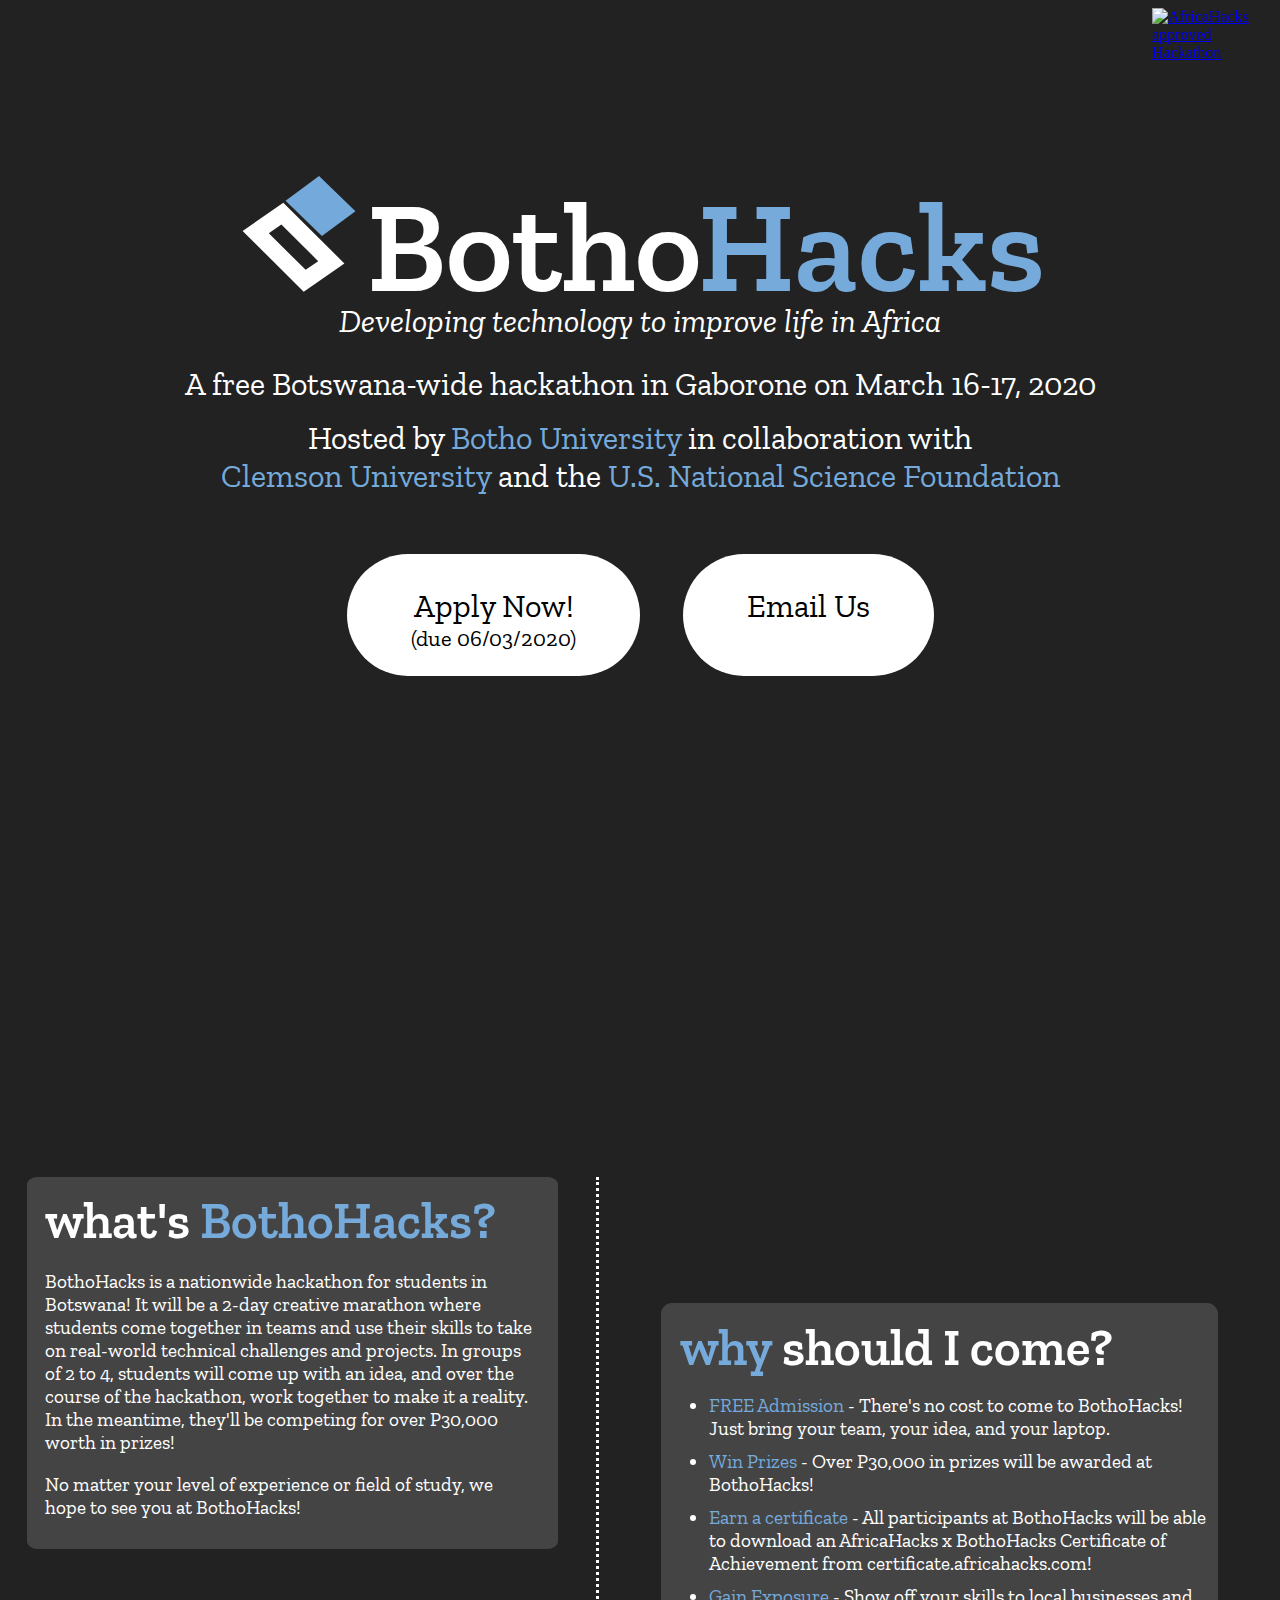
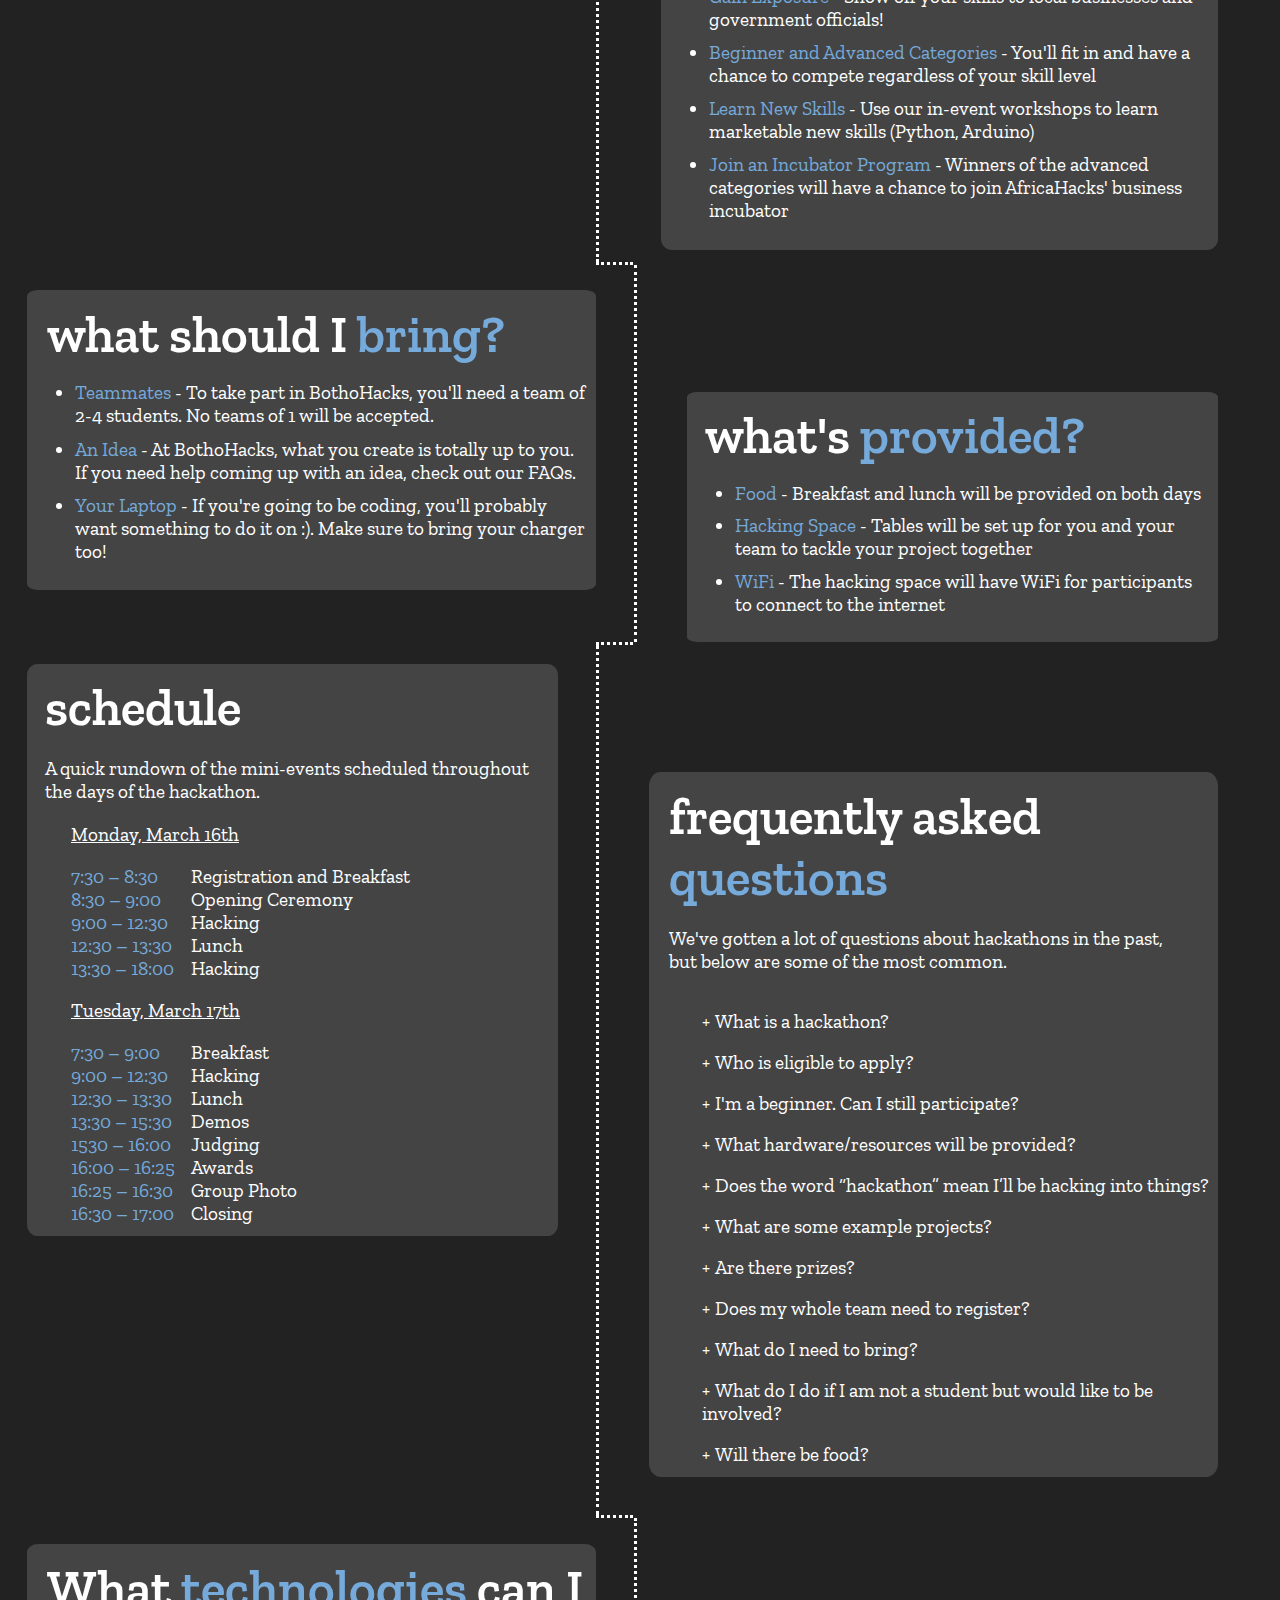
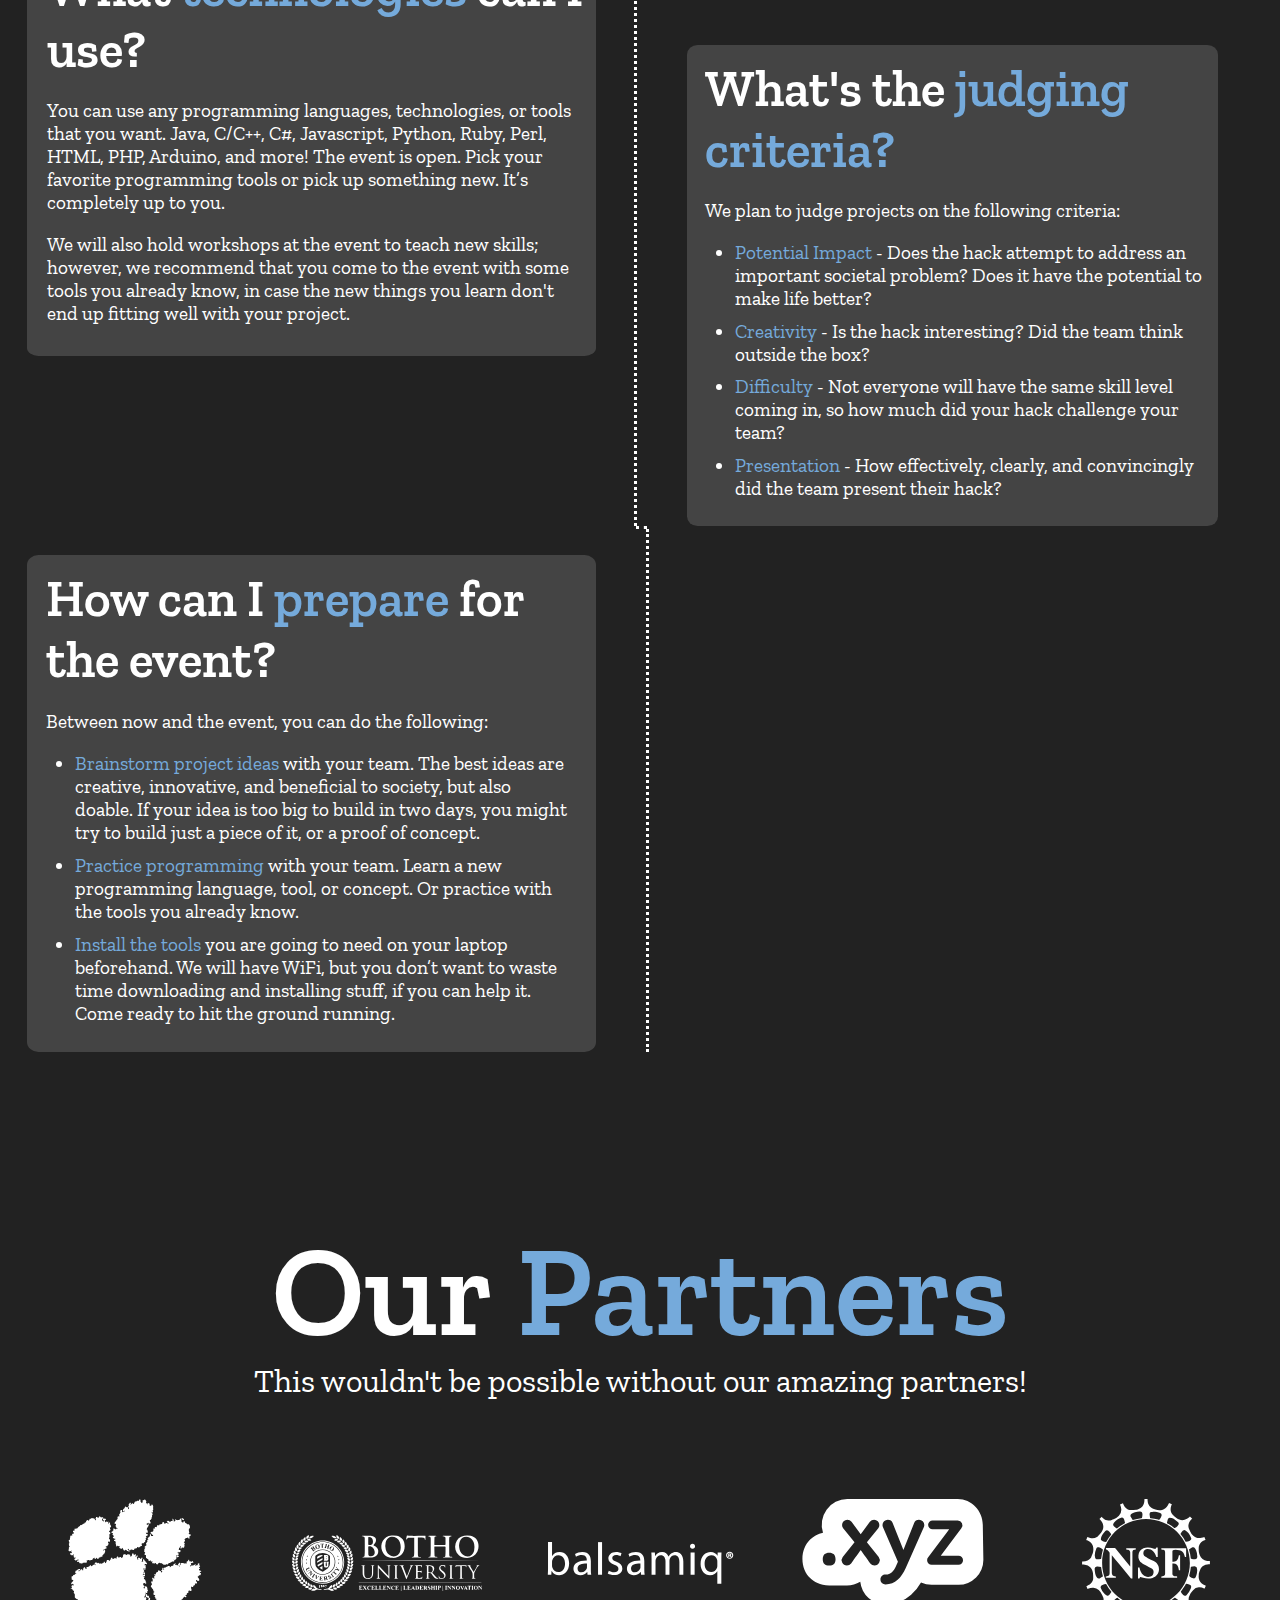
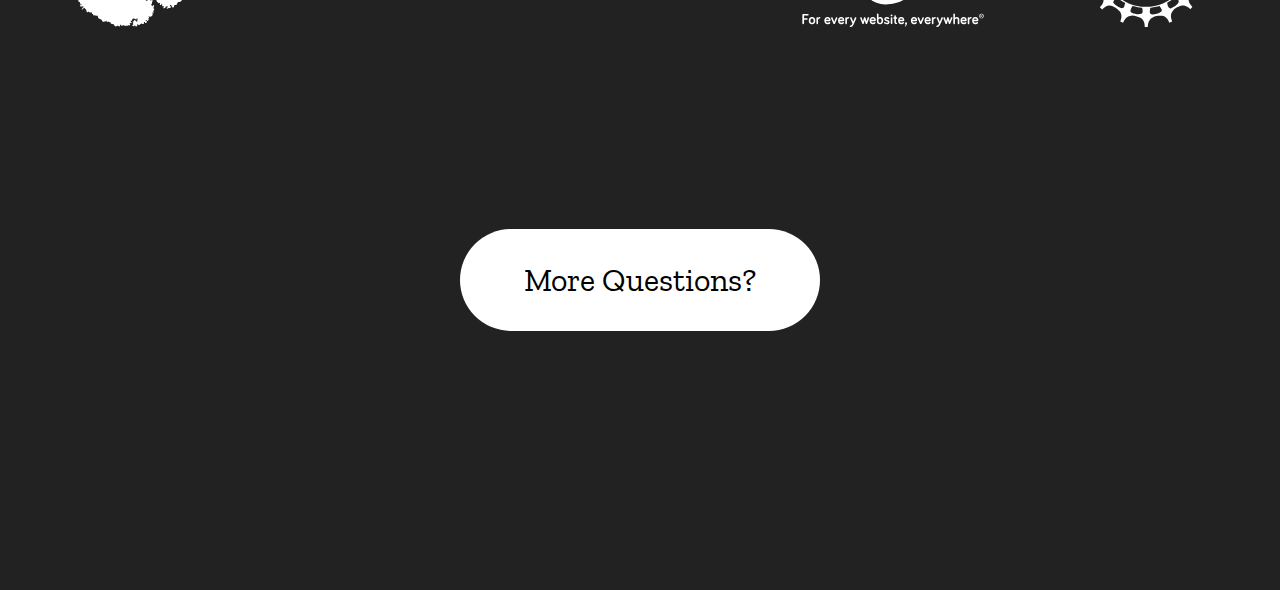
==== index.html @ 5728ed1b "xyz logo" ====
<!DOCTYPE html>
<html class="animated fadeIn">
<link rel="stylesheet" href="index.css"></link>
<title>BothoHacks</title>
<a
  style="display:block;max-width:200px;min-width:60px;position:fixed;right:0px;width:10%;z-index:10000"
  href="https://africahacks.com/?utm_medium=ApprovalBadge&utm_source=approved-hackathon"
  target="_blank"
  ><img
    src="https://africahacks-assets.s3.amazonaws.com/approval-badge/white.svg"
    alt="AfricaHacks approved Hackathon"
    style="width:100%"
    id="africahacks-approval-badge"
/></a>
<body>
  <div class="animated fadeIn">
    <script src="https://ajax.googleapis.com/ajax/libs/jquery/3.3.1/jquery.min.js"></script>
    <script type="text/javascript" src="js/fade.js"></script>
    <script type="text/javascript" src="js/scroll.js"></script>
    <div class="gbg">
      <div id="b" class="color-overlay">
        <div class="reg">
          <div style="width:100%; overflow:hidden; text-align: center; padding-top: 18vh;">
            <div class="logoBox">
              <object class="logo" data="partner-logos/BLogoBW.svg" type="image/svg+xml"></object>
            </div>
            <div class="titleBox">
               <p class="title">Botho<em>Hacks</em></p>
            </div>
          </div>
          <p class=title-desc style="margin-top: -.7em; font-size:2em; font-style:italic;">Developing technology to improve life in Africa</p>
          <p class=title-desc style="margin-top: -.2em">A free Botswana-wide hackathon in Gaborone on March 16-17, 2020</p>
          <p class=title-desc style="margin-top: -.5em">Hosted by <em>Botho University</em> in collaboration with</p>
          <p class=title-desc style="margin-top: -1em"><em>Clemson University</em> and the <em>U.S. National Science Foundation</em></p>
          <div class="spacer" style="height:3vh"></div>
          <div class="buttonsContainer">
            <div class="buttonBox">
              <button style="padding-top:1em;padding-bottom:2.5em" class="button"  onclick="window.location.href = 'http://apply.bothohacks.org/login';"><p  style="padding-top: 1px; margin-top: inherit; margin-bottom:-10px;">Apply Now!</p><p style="font-size:.7em;margin-bottom:-2.5em; margin-top:.45em;">(due 06/03/2020)</p></button>
            </div>
            <div class="buttonBox">
              <a style = "padding:0; margin:-.1em; display:inline-block;"href=mailto:info@bothohacks.org>
                <button style="padding-top:1em;padding-bottom:2.5em" class="button"  onclick="window.location.href = 'http://apply.bothohacks.org/login';">
                  <p  style="padding-top: 1px; margin-top: inherit; margin-bottom:-10px;">Email Us</p>
                  <p class="dt" style="font-size:.7em;margin-bottom:-2.5em; margin-top:.45em; color:white;">Talk to Us!</p>
                </button></a>
            </div>
          </div>

          <div class="spacer" style="height:25vh"></div>
        </div>
      </div>
    </div>
    <div class="spacer" style="height:25vh"></div>





    <div class = "sec">

      <div class="FP">
        <div class="case">
          <p class=subtitle>what's <em>BothoHacks?</em></p>
          <p class="desc"> BothoHacks is a nationwide hackathon for students in Botswana! It will be a 2-day creative marathon where students come together in teams and use their skills to take on real-world technical challenges and projects. In groups of 2 to 4, students will come up with an idea, and over the course of the hackathon, work together to make it a reality. In the meantime, they'll be competing for over P30,000 worth in prizes!</p>
          <p class="desc">No matter your level of experience or field of study, we hope to see you at BothoHacks!</p>
          <div class="spacer"></div>
        </div>
      </div>

      <div style="padding-bottom: 1%;padding-left: 4%; padding-top:10%;border-left-style:dotted;border-left-color: white;"  class="SP">
        <div class="case" style="margin-left:2%;">
          <p class=subtitle><em>why</em> should I come?</p>
          <ul>
            <li><em>FREE Admission</em> - There's no cost to come to BothoHacks! Just bring your team, your idea, and your laptop.</li>
            <li><em>Win Prizes</em> - Over P30,000 in prizes will be awarded at BothoHacks!</li>
            <li><em>Earn a certificate</em> - All participants at BothoHacks will be able to download an AfricaHacks x BothoHacks Certificate of Achievement from certificate.africahacks.com!</li>
            <li><em>Gain Exposure</em> - Show off your skills to local businesses and government officials!</li>
            <li><em>Beginner and Advanced Categories</em> - You'll fit in and have a chance to compete regardless of your skill level</li>
            <li><em>Learn New Skills</em> - Use our in-event workshops to learn marketable new skills (Python, Arduino)</li>
            <li><em>Join an Incubator Program</em> - Winners of the advanced categories will have a chance to join AfricaHacks' business incubator</li>
          </ul>
        </div>
      </div>
    </div>




    <div style="margin-left: 46.5%;" class="horizLine"></div>



    <div class = "sec">
      <div style="padding-top:2%;" class="SP">
        <div class="case">
          <p id="desc3" class=subtitle>what should I <em>bring?<em></p>
          <ul>
            <li><em>Teammates</em> - To take part in BothoHacks, you'll need a team of 2-4 students. No teams of 1 will be accepted.</li>
            <li><em>An Idea</em> - At BothoHacks, what you create is totally up to you. If you need help coming up with an idea, check out our FAQs.</li>
            <li><em>Your Laptop</em> - If you're going to be coding, you'll probably want something to do it on :). Make sure to bring your charger too!</li>
          </ul>
        </div>
      </div>
      <div style="padding-left: 4%; padding-top:10%;border-left-style:dotted;border-left-color: white;"  class="FP">
        <div class="case">
          <p id="desc4" class=subtitle>what's <em>provided?</em></p>
          <ul>
            <li><em>Food</em> - Breakfast and lunch will be provided on both days</li>
            <li><em>Hacking Space</em> - Tables will be set up for you and your team to tackle your project together</li>
            <li><em>WiFi</em> - The hacking space will have WiFi for participants to connect to the internet</li>
          </ul>
        </div>
      </div>
    </div>



    <div style="margin-left: 46.5%;" class="horizLine"></div>



    <div class = "sec">
      <div style="padding-top: 1.5%" class="FP">
        <div class="case">
          <p class=subtitle>schedule</p>
          <p class="desc">A quick rundown of the mini-events scheduled throughout the days of the hackathon.</p>

          <p id="day" class="desc">Monday, March 16th</p>
          <div class="schedule">
            <div class="row">
              <div class="column left">
                <p class="event">7:30 – 8:30</p>
              </div>
              <div class="column right">
                <p class="event">Registration and Breakfast</p>
              </div>
            </div>
            <div class="row">
              <div class="column left">
                <p class="event">8:30 – 9:00</p>
              </div>
              <div class="column right">
                <p class="event">Opening Ceremony</p>
              </div>
            </div>
            <div class="row">
              <div class="column left">
                <p class="event">9:00 – 12:30</p>
              </div>
              <div class="column right">
                <p class="event">Hacking</p>
              </div>
            </div>
            <div class="row">
              <div class="column left">
                <p class="event">12:30  – 13:30</p>
              </div>
              <div class="column right">
                <p class="event">Lunch</p>
              </div>
            </div>
            <div class="row">
              <div class="column left">
                <p class="event">13:30  – 18:00</p>
              </div>
              <div class="column right">
                <p class="event">Hacking</p>
              </div>
            </div>
          </div>

          <p id="day" class="desc">Tuesday, March 17th</p>
          <div class="schedule">
            <div class="row">
              <div class="column left">
                <p class="event">7:30   – 9:00</p>
              </div>
              <div class="column right">
                <p class="event">Breakfast</p>
              </div>
            </div>
            <div class="row">
              <div class="column left">
                <p class="event">9:00   – 12:30</p>
              </div>
              <div class="column right">
                <p class="event">Hacking</p>
              </div>
            </div>
            <div class="row">
              <div class="column left">
                <p class="event">12:30  – 13:30 </p>
              </div>
              <div class="column right">
                <p class="event">Lunch</p>
              </div>
            </div>
            <div class="row">
              <div class="column left">
                <p class="event">13:30  – 15:30</p>
              </div>
              <div class="column right">
                <p class="event">Demos</p>
              </div>
            </div>
            <div class="row">
              <div class="column left">
                <p class="event">1530   – 16:00</p>
              </div>
              <div class="column right">
                <p class="event">Judging</p>
              </div>
            </div>
            <div class="row">
              <div class="column left">
                <p class="event">16:00  – 16:25</p>
              </div>
              <div class="column right">
                <p class="event">Awards</p>
              </div>
            </div>
            <div class="row">
              <div class="column left">
                <p class="event">16:25  – 16:30</p>
              </div>
              <div class="column right">
                <p class="event">Group Photo</p>
              </div>
            </div>
            <div class="row">
              <div class="column left">
                <p class="event">16:30  – 17:00</p>
              </div>
              <div class="column right">
                <p class="event">Closing</p>
              </div>
            </div>
          </div>
        </div>
      </div>
      <div style="padding-left: 4%; padding-top:10%;border-left-style:dotted;border-left-color: white;padding-bottom:3%;" class="SP">
        <div class="case">
          <p id="desc5" class=subtitle>frequently asked <em>questions</em></p>
          <p class="desc"> We've gotten a lot of questions about hackathons in the past, but below are some of the most common.</p>
          <section class="faq-section">
            <input type="checkbox" id="q1">
            <label id="l1" for="q1">What is a hackathon?</label>
            <p id="a1"> A hackathon is a 2-day-long event where teams of programmers, designers, and innovators get together to create impactful projects, learn from their peers, and interact with the wider tech community in their region.</p>

            <input type="checkbox" id="q2">
            <label id="l2" for="q2">Who is eligible to apply?</label>
            <p id="a2"> The event is open to tertiary and secondary students, including students who have completed Form 5, but have not yet entered university. Please come to the hackathon with some form of current school/educational identification.</p>

            <input type="checkbox" id="q7">
            <label id="l7" for="q7">I'm a beginner. Can I still participate? </label>
            <p id="a7">Yes. Familiarity with programming and some programming experience is helpful and encouraged, but this event is as much about learning, growing, and having fun as it is about competing. </p>

            <input type="checkbox" id="q3">
            <label id="l3" for="q3">What hardware/resources will be provided? </label>
            <p id="a3"> We’ll have a small hardware lab with Arduinos and enough electronic components to help you make your hardware idea come to life! We’ll also have mentors available to help you overcome any  obstacles. </p>

            <input type="checkbox" id="q4">
            <label id="l4" for="q4">Does the word “hackathon” mean I’ll be hacking into things?</label>
            <p id="a4"> It doesn’t! In this case, a “hack” is a project that you and your team work to build over the course of the event. No cybersecurity required.</p>

            <input type="checkbox" id="q5">
            <label id="l5" for="q5">What are some example projects?</label>
            <p id="a5">In the past, we've seen groups make new devices or robots that automate everyday tasks, websites and games that educate or teach new skills, and data visualization websites that help us better understand our world. You might want to improve healthcare, transportation, or agriculture. You could help people live more sustainable lives or adapt to the realities of climate change. Feel free to take inspiration from these, but don't be afraid to try something new!</p>

            <input type="checkbox" id="q10">
            <label id="l10" for="q10">Are there prizes?</label>
            <p id="a10">Yes! Over P30,000 worth in prizes will be awarded in categories like “Most Creative Hack”, “Best Hardware Hack”, and “Best Hack for Good”.</p>

            <input type="checkbox" id="q11">
            <label id="l11" for="q11">Does my whole team need to register?</label>
            <p id="a11">Yes. Everyone on each team must register individually prior to the application deadline. Once you have registered, you will choose a team name and link your applications.</p>

            <input type="checkbox" id="q6">
            <label id="l6" for="q6">What do I need to bring?</label>
            <p id="a6"> Not too much! Just you, your laptop (plus charger), and a good attitude. If you’d like to bring your own hardware, that’s fine too. </p>

            <input type="checkbox" id="q8">
            <label id="l8" for="q8">What do I do if I am not a student but would like to be involved?</label>
            <p id="a8">Join us as a mentor! We’re always looking for people to help spread our passion for computer science! Apply to be a mentor <a style="color: #75aadb" href="https://docs.google.com/forms/d/e/1FAIpQLSeKnsH5IQwacB9sM8G5MjwCFFizdHFjOmx3aWbHNnIMCa-gkg/viewform?usp=sf_link">here</a>.</p>

            <input type="checkbox" id="q9">
            <label id="l9" for="q9">Will there be food?</label>
            <p id="a9">Yes! Breakfast and lunch will be provided both days.</p>



          </section>
        </div>
      </div>
    </div>


    <div style="margin-left: 46.5%;" class="horizLine"></div>


    <div class = "sec">
      <div style="padding-top:2%;" class="SP">
        <div class="case">
          <p class=subtitle>What <em>technologies</em> can I use?</p>
          <p class="desc">You can use any programming languages, technologies, or tools that you want. Java, C/C++, C#, Javascript, Python, Ruby, Perl, HTML, PHP, Arduino, and more!  The event is open. Pick your favorite programming tools or pick up something new. It’s completely up to you.</p>
          <p class="desc">We will also hold workshops at the event to teach new skills; however, we recommend that you come to the event with some tools you already know, in case the new things you learn don't end up fitting well with your project.</p>
        </div>
      </div>
      <div style="padding-left: 4%; padding-top:10%;border-left-style:dotted;border-left-color: white;"  class="FP">
        <div class="case">
          <p class=subtitle>What's the<em> judging criteria?<em></p>
          <p class="desc">We plan to judge projects on the following criteria:</p>
          <ul>
            <li><em>Potential Impact</em> - Does the hack attempt to address an important societal problem? Does it have the potential to make life better?</li>
            <li><em>Creativity</em> - Is the hack interesting? Did the team think outside the box?</li>
            <li><em>Difficulty</em> - Not everyone will have the same skill level coming in, so how much did your hack challenge your team?</li>
            <li><em>Presentation</em> - How effectively, clearly, and convincingly did the team present their hack?</li>
          </ul>
        </div>
      </div>
    </div>



    <div style="margin-left: 49.7%; width:15%;" class="horizLine"></div>




     <div class = "sec">
       <div style="padding-top:2%;padding-right: 4%; border-right-style:dotted; border-left-color: white;" class="SP">
         <div style="padding-right:4%;" class="case">
           <p class=subtitle>How can I<em> prepare</em> for the event?</p>
           <p class="desc">Between now and the event, you can do the following:</p>
           <ul>
             <li><em>Brainstorm project ideas</em> with your team. The best ideas are creative, innovative, and beneficial to society, but also doable. If your idea is too big to build in two days, you might try to build just a piece of it, or a proof of concept.</li>
             <li><em>Practice programming</em> with your team. Learn a new programming language, tool, or concept. Or practice with the tools you already know.</li>
             <li><em>Install the tools</em> you are going to need on your laptop beforehand. We will have WiFi, but you don’t want to waste time downloading and installing stuff, if you can help it. Come ready to hit the ground running.</li>
           </ul>
         </div>
       </div>
       <!-- <div style="padding-left: 4%; padding-top:10%;border-left-style:dotted;border-left-color: white;"  class="FP">
       </div> -->
     </div>














    <br>
    <div class="spacer" style="height:12em"></div>

    <div style="width:100%; overflow:hidden; text-align: center; padding-top: 18vh;">
      <div class="titleBox">
         <p class=title>Our <em>Partners<em></p>
      </div>
    </div>
    <p class=title-desc style="margin-top: -.2em">This wouldn't be possible without our amazing partners!</p>
    <br></br>

    <div style="width:100%;margin-left:0%;">
      <div class="plogo">
        <object style="width:100%;" class="logo" data="partner-logos/clemson.svg" type="image/svg+xml"></object>
      </div>
      <div class="plogo">
        <object style="width:100%;" class="logo" data="partner-logos/botho.svg" type="image/svg+xml"></object>
      </div>
      <div class="plogo">
        <object style="width:100%;" class="logo" data="partner-logos/balsamiq.svg" type="image/svg+xml"></object>
      </div>
      <div class="plogo">
        <object style="width:100%;" class="logo" data="partner-logos/xyz.svg" type="image/svg+xml"></object>
      </div>
      <div class="plogo">
        <object style="width:100%;" class="logo" data="partner-logos/nsf.svg" type="image/svg+xml"></object>
      </div>

    </div>

    <!-- <div style="width:80%;margin-left:10%;margin-bottom:10%;">
      <div class="plogo">
        <object class="logo" data="partner-logos/balsamiq.svg" type="image/svg+xml"></object>
      </div>
    </div> -->

    <br>
    <div class="spacer" style="height:12em"></div>
    <div style="display:block; text-align:center;" class="buttonsContainer">
      <div style="padding-top: 15%; display:block; text-align:center;"  class="buttonBox">
        <a href=mailto:info@bothohacks.org><button class="button">More Questions?</button></a>
      </div>
    </div>
  </div>


  </body>
</html>
---- index.css ----
@import url('https://fonts.googleapis.com/css?family=Zilla+Slab');
@import url('https://fonts.googleapis.com/css?family=Zilla+Slab:300&display=swap');
@import url('https://fonts.googleapis.com/css?family=Zilla+Slab:400i&display=swap');

body{
    overflow-x: hidden;
}

.title {
	margin-top: 0px;
	text-align:center;
	font-family:Zilla Slab;
	color:black;
	font-weight:600;
	font-size:8em;
	margin-block-start:0px;
	margin-block-end:0px;
	color:white;
  opacity: 1;
}

.gbg {
  background-image: url("./gifs/smaller.gif");
  background-repeat:no-repeat;
  background-size:cover;
}

.color-overlay {
  width: 100%;
  height: 100%;
  background: rgba(34, 34, 34, .7);
}
/*
.reg {
  opacity: 0;
} */

.logo {
	height: 8em;
}

.logoBox {
	display: inline-block;

}
.titleBox {
	display: inline-block;
	top: -100px;
	vertical-align:top

}

/* .title:before {
	content: 'Botho';
	color:white;
}

.title:after {
	content: 'Hacks';
	color: #75aadb;
} */

.title-desc {
	text-align:center;
	font-family:Zilla Slab;
	color:white;
	font-size:2em;
	margin-top: 0em;
}

em {
	color: #75aadb;
	font-style: normal;
}

.animated {
	background-color: #222222;
	/* background-image: url(/bg.png); */
	padding-bottom:100px;
	padding-left:inherit;
	padding-right:inherit;
	padding-top:inherit;
	-webkit-animation-duration: 4s;
	animation-duration: 4s;
	-webkit-animation-fill-mode: both;
	animation-fill-mode: both;
}
@-webkit-keyframes fadeIn {
	0% {opacity: 0;}
	100% {opacity: 1;}
}
@keyframes fadeIn {
	0% {opacity: 0;}
	100% {opacity: 1;}
}
.fadeIn {
	-webkit-animation-name: fadeIn;
	animation-name: fadeIn;
}

.buttonsContainer {
	text-align: center;
	padding-left: 10%;
	width: 80%;
}

.buttonBox {
	padding-left: 2%;
	padding-right: 2%;
    text-align:center;
    display: inline-block;
    padding-bottom: 5%;
}


.button {
  margin: 0 auto;
  display: inline-block;
  padding: 1em 2em;
  font-size: 2em;
  font-family:Zilla Slab;
  cursor: pointer;
  text-align: center;
  text-decoration: none;
  outline: none;
  color: #000000;
  background-color: #fff;
  border: none;
  border-radius: 3em;
}


.button:hover {
  background-color: #eee;
  cursor: pointer;
}

.button:hover~.dt {
  background-color: #eee;
  color: black;
}

.button:active {
  background-color: #75aadb;
}

.restOfPage {
	height: 20em;
}

.subtitle {
	/*padding-top:15%;*/
	text-align:left;
	font-family:Zilla Slab;
	color:white;
	font-weight:600;
	/*font-size:60px;*/
	font-size:4vw;
	padding-left: 2%;
	margin-bottom: 1%;
  margin-top: 1%;
}


.desc {
	padding-left: 2%;
	width: 95%;
	text-align:left;
	font-family:Zilla Slab;
	color:white;
	font-size:1.5vw;
}

li {
  font-family:Zilla Slab;
  color:white;
  font-size:1.5vw;
  margin-bottom: 2%;
}


.FP {
  width: 42%;
  float: left;
  display: inline-block;
  margin-left: 1.5%;
  margin-right: 1.5%;
}

.SP {
  width: 45%;
  float: left;
  display: inline-block;
  margin-left: 1.5%;
  margin-right: 1.5%;
}

.case {
  border-radius: 2%;
  background-color: #444444;
  padding: 1.5%;
  padding-bottom: 2%;
}

.sec {
  width: 100%;
  float:left;
  display:block;
  margin-bottom: 0px;
  color:white;
}




#day{
	text-decoration:underline;
    padding-left: 7%;
}

.schedule {
  padding-left: 7%;
  font-family:Zilla Slab;
  color:white;
  font-size:1.5vw;
  box-sizing: border-box;
}

.event {
	margin:0%;
}

.column {
  float: left;
  padding: 0%;
  color: white;
  box-sizing: border-box;
}

.left {
  width: 25%;
  padding-right: 2%;
  color: #75aadb;
}

.right {
  width: 70%;
}

.row:after {
  box-sizing: border-box;
  content: "";
  display: table;
  clear: both;
}







/*Add some spacing*/
.faq-section{
	margin: 0 0 0 8%;
	position: relative;
}

/*Hide the paragraphs*/
.faq-section p{
	display: none;
}

/*Hide the checkboxes */
.faq-section input{
	position: relative;
	z-index: 2;	opacity: 0;
	display: none\9; /* IE8 and below */
/*	margin: 0;*/
	width: 100%;
	height: 1vw;
	margin: 0 10% 0 0%;
}

/*Show only the clipped intro */
.faq-section label+p{
	color: white;
	font-size: 1vw;
	transition: all .15s ease-out;
	font-family: Zilla Slab;
	margin-left: 1.5vw;
	/* Clipping text */
	text-overflow: ellipsis;
	white-space: nowrap;
	overflow: hidden;
}


.faq-section p{
	width: 50%;
	display: none;

}


/*Style the label*/
.faq-section label{
/*	text-indent: -.9em;*/
	cursor: pointer;
	display: block;
	font-size: 1.5vw;
	display: block;
	position: relative;
	font-family: Zilla Slab;
	color: white;
/*	height: 5%;*/
	--pwidth: 100vw;
	height:calc(1/var(--pwidth));
	/*padding: .5em .5em;*/
	transition: all .15s ease-out;
}

/*Remove text selection when toggle-ing*/
.faq-section label::selection{
	background: none;
}




/*Question 1*/
.faq-section #l1::before{
	content: '+ ';
	position: relative;
	float:left;
	padding-right: 1%;
}

.faq-section #q1[type=checkbox]:checked~#l1::before{
	content: '- ';
	position: relative;
	float:left;
	padding-right: 1%;
}

/*If the checkbox is checked, show all paragraphs*/
.faq-section #q1[type=checkbox]:checked~#a1{
	display: block;
	color: white;
	font-family: Zilla Slab;
	font-size: 1.5em;
	margin-left: 2.5em;
	margin-top: .5em;
	margin-bottom: .5em;
	/* restore clipping defaults */
	text-overflow: none;
	white-space: normal;
	width: 80%;
	overflow: visible;
}




/*Question 2*/
.faq-section #l2::before{
	content: '+ ';
	position: relative;
	float:left;
	padding-right: 1%;
}

.faq-section #q2[type=checkbox]:checked~#l2::before{
	content: '- ';
	position: relative;
	float:left;
	padding-right: 1%;
}


.faq-section #q2[type=checkbox]:checked~#a2{
	display: block;
	color: white;
	font-family: Zilla Slab;
	font-size: 1.5vw;
	margin-left: 2.5em;
	margin-top: .5em;
	margin-bottom: .5em;
	/* restore clipping defaults */
	text-overflow: none;
	white-space: normal;
	width: 80%;
	overflow: visible;
}


/*Question 3*/
.faq-section #l3::before{
	content: '+ ';
	position: relative;
	float:left;
	padding-right: 1%;
}

.faq-section #q3[type=checkbox]:checked~#l3::before{
	content: '- ';
	position: relative;
	float:left;
	padding-right: 1%;
}

/*If the checkbox is checked, show all paragraphs*/
.faq-section #q3[type=checkbox]:checked~#a3{
	display: block;
	color: white;
	font-family: Zilla Slab;
	font-size: 1.5vw;
	margin-left: 2.5em;
	margin-top: .5em;
	margin-bottom: .5em;
	/* restore clipping defaults */
	text-overflow: none;
	white-space: normal;
	overflow: visible;
	width: 80%;
}


/*Question 4*/
.faq-section #l4::before{
	content: '+ ';
	position: relative;
	float:left;
	padding-right: 1%;
}

.faq-section #q4[type=checkbox]:checked~#l4::before{
	content: '- ';
	position: relative;
	float:left;
	padding-right: 1%;
}

/*If the checkbox is checked, show all paragraphs*/
.faq-section #q4[type=checkbox]:checked~#a4{
	display: block;
	color: white;
	font-family: Zilla Slab;
	font-size: 1.5vw;
	margin-left: 2.5em;
	margin-top: .5em;
	margin-bottom: .5em;
	/* restore clipping defaults */
	text-overflow: none;
	white-space: normal;
	width: 80%;
	overflow: visible;
}



/*Question 5*/
.faq-section #l5::before{
	content: '+ ';
	position: relative;
	float:left;
	padding-right: 1%;
}

.faq-section #q5[type=checkbox]:checked~#l5::before{
	content: '- ';
	position: relative;
	float:left;
	padding-right: 1%;
}

/*If the checkbox is checked, show all paragraphs*/
.faq-section #q5[type=checkbox]:checked~#a5{
	display: block;
	color: white;
	font-family: Zilla Slab;
	font-size: 1.5vw;
	margin-left: 2.5em;
	margin-top: .5em;
	margin-bottom: .5em;
	/* restore clipping defaults */
	text-overflow: none;
	white-space: normal;
	width: 80%;
	overflow: visible;
}


/*Question 6*/
.faq-section #l6::before{
	content: '+ ';
	position: relative;
	float:left;
	padding-right: 1%;
}

.faq-section #q6[type=checkbox]:checked~#l6::before{
	content: '- ';
	position: relative;
	float:left;
	padding-right: 1%;
}

/*If the checkbox is checked, show all paragraphs*/
.faq-section #q6[type=checkbox]:checked~#a6{
	display: block;
	color: white;
	font-family: Zilla Slab;
	font-size: 1.5vw;
	margin-left: 2.5em;
	margin-top: .5em;
	margin-bottom: .5em;
	/* restore clipping defaults */
	text-overflow: none;
	white-space: normal;
	width: 80%;
	overflow: visible;
}

/*Question 7*/
.faq-section #l7::before{
	content: '+ ';
	position: relative;
	float:left;
	padding-right: 1%;
}

.faq-section #q7[type=checkbox]:checked~#l7::before{
	content: '- ';
	position: relative;
	float:left;
	padding-right: 1%;
}

/*If the checkbox is checked, show all paragraphs*/
.faq-section #q7[type=checkbox]:checked~#a7{
	display: block;
	color: white;
	font-family: Zilla Slab;
	font-size: 1.5vw;
	margin-left: 2.5em;
	margin-top: .5em;
	margin-bottom: .5em;
	/* restore clipping defaults */
	text-overflow: none;
	white-space: normal;
	width: 80%;
	overflow: visible;
}

/*Question 8*/
.faq-section #l8::before{
	content: '+ ';
	position: relative;
	float:left;
	padding-right: 1%;
}

.faq-section #q8[type=checkbox]:checked~#l8::before{
	content: '- ';
	position: relative;
	float:left;
	padding-right: 1%;
}

/*If the checkbox is checked, show all paragraphs*/
.faq-section #q8[type=checkbox]:checked~#a8{
	display: block;
	color: white;
	font-family: Zilla Slab;
	font-size: 1.5vw;
	margin-left: 2.5em;
	margin-top: .5em;
	margin-bottom: .5em;
	/* restore clipping defaults */
	text-overflow: none;
	white-space: normal;
	width: 80%;
	overflow: visible;
}

/*Question 9*/
.faq-section #l9::before{
	content: '+ ';
	position: relative;
	float:left;
	padding-right: 1%;
}

.faq-section #q9[type=checkbox]:checked~#l9::before{
	content: '- ';
	position: relative;
	float:left;
	padding-right: 1%;
}

/*If the checkbox is checked, show all paragraphs*/
.faq-section #q9[type=checkbox]:checked~#a9{
	display: block;
	color: white;
	font-family: Zilla Slab;
	font-size: 1.5vw;
	margin-left: 2.5em;
	margin-top: .5em;
	margin-bottom: .5em;
	/* restore clipping defaults */
	text-overflow: none;
	white-space: normal;
	width: 80%;
	overflow: visible;
}

/*Question 10*/
.faq-section #l10::before{
	content: '+ ';
	position: relative;
	float:left;
	padding-right: 1%;
}

.faq-section #q10[type=checkbox]:checked~#l10::before{
	content: '- ';
	position: relative;
	float:left;
	padding-right: 1%;
}

/*If the checkbox is checked, show all paragraphs*/
.faq-section #q10[type=checkbox]:checked~#a10{
	display: block;
	color: white;
	font-family: Zilla Slab;
	font-size: 1.5vw;
	margin-left: 2.5em;
	margin-top: .5em;
	margin-bottom: .5em;
	/* restore clipping defaults */
	text-overflow: none;
	white-space: normal;
	width: 80%;
	overflow: visible;
}

/*Question 11*/
.faq-section #l11::before{
	content: '+ ';
	position: relative;
	float:left;
	padding-right: 1%;
}

.faq-section #q11[type=checkbox]:checked~#l11::before{
	content: '- ';
	position: relative;
	float:left;
	padding-right: 1%;
}

/*If the checkbox is checked, show all paragraphs*/
.faq-section #q11[type=checkbox]:checked~#a11{
	display: block;
	color: white;
	font-family: Zilla Slab;
	font-size: 1.5vw;
	margin-left: 2.5em;
	margin-top: .5em;
	margin-bottom: .5em;
	/* restore clipping defaults */
	text-overflow: none;
	white-space: normal;
	width: 80%;
	overflow: visible;
}

.vl {
  border-left: 6px solid green;
  height: 500px;
  position: absolute;
  left: 50%;
  margin-left: -3px;
  top: 0;
}

/* .SP:before {
    content:"";
    z-index: 100;
    float: left;
    display: inline-block;
    height: 100px;
    border-left: 2px dotted #ffffff;
} */

.horizLine:after {
    content: ""; /* This is necessary for the pseudo element to work. */
    display: block; /* This will put the pseudo element on its own line. */
    margin: 0; /* This will center the border. */
    width: 5.5%;
    border-bottom: dotted white; /* This creates the border. Replace black with whatever color you want. */
    float: left;
}

.plogo {
  width:15%;
  float: left;
  display: inline-block;
  text-align: center;
  padding:0px;
  margin: 2.5%;
}
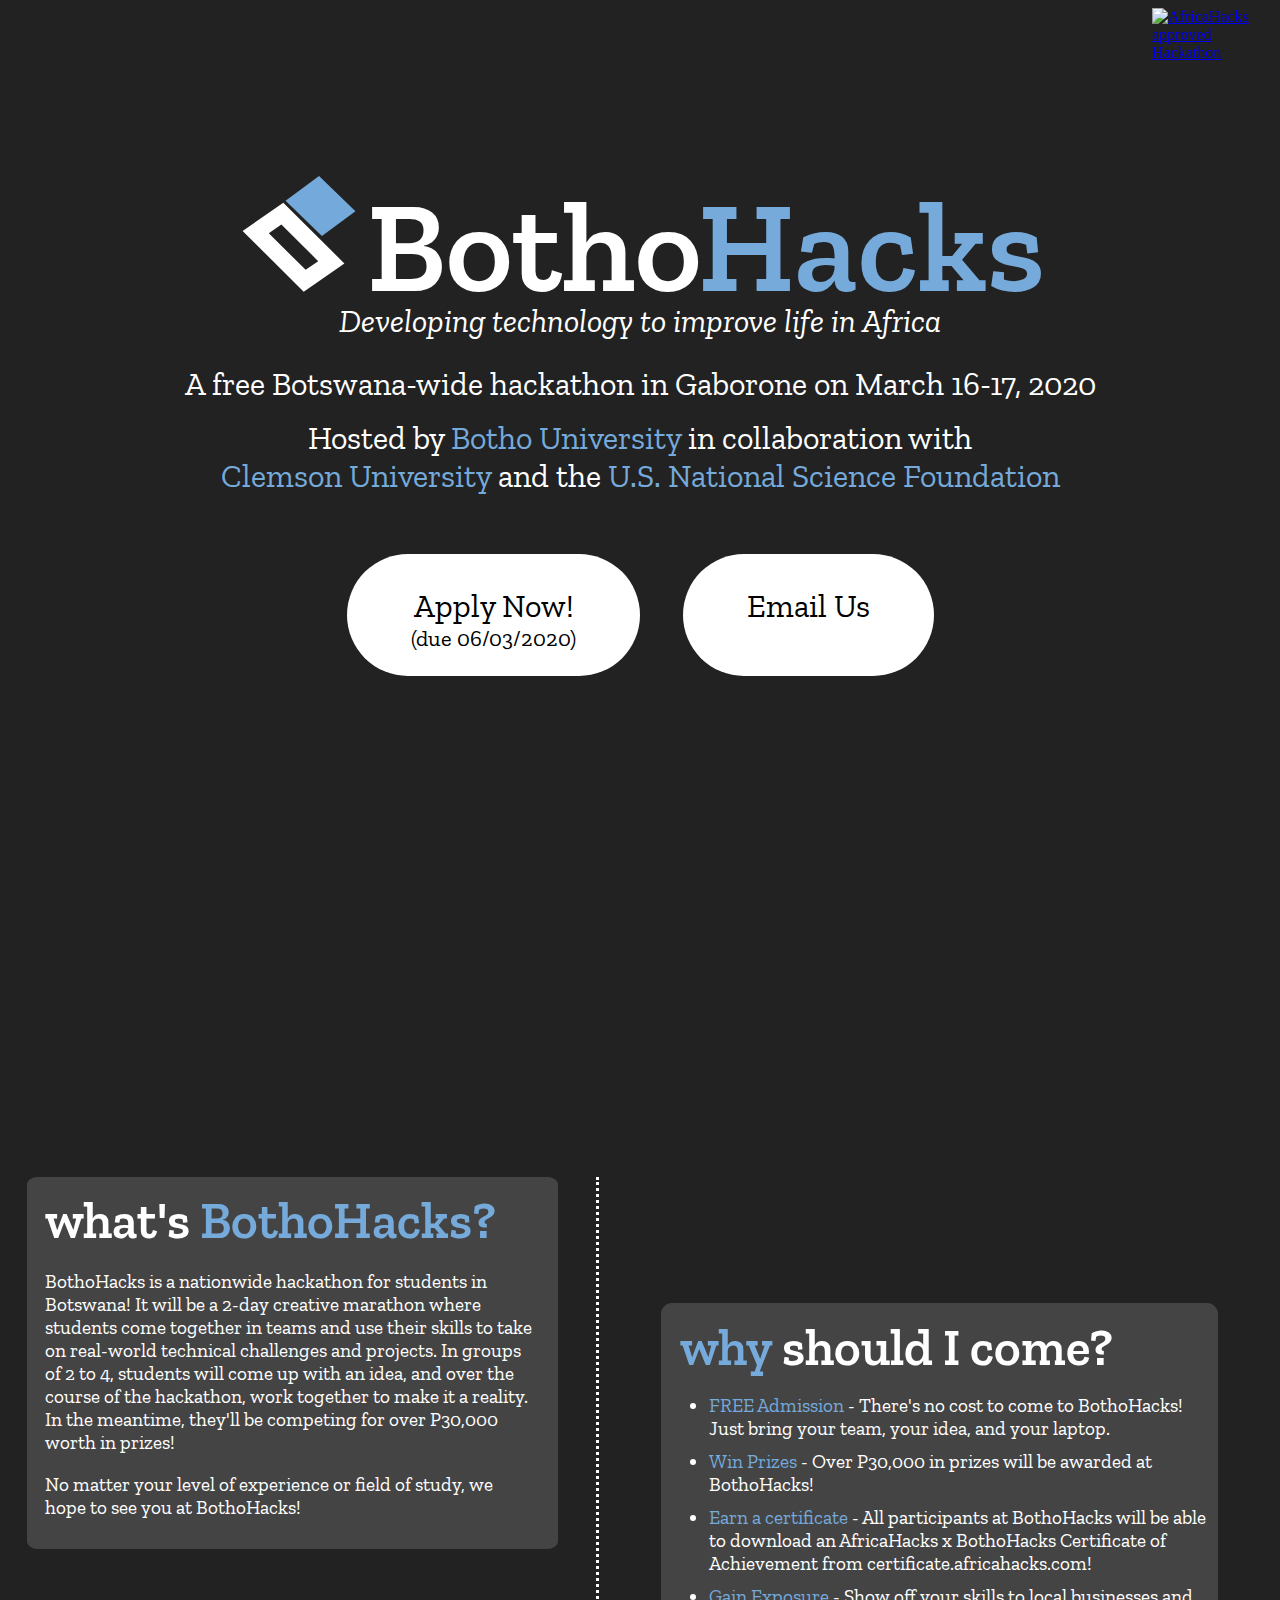
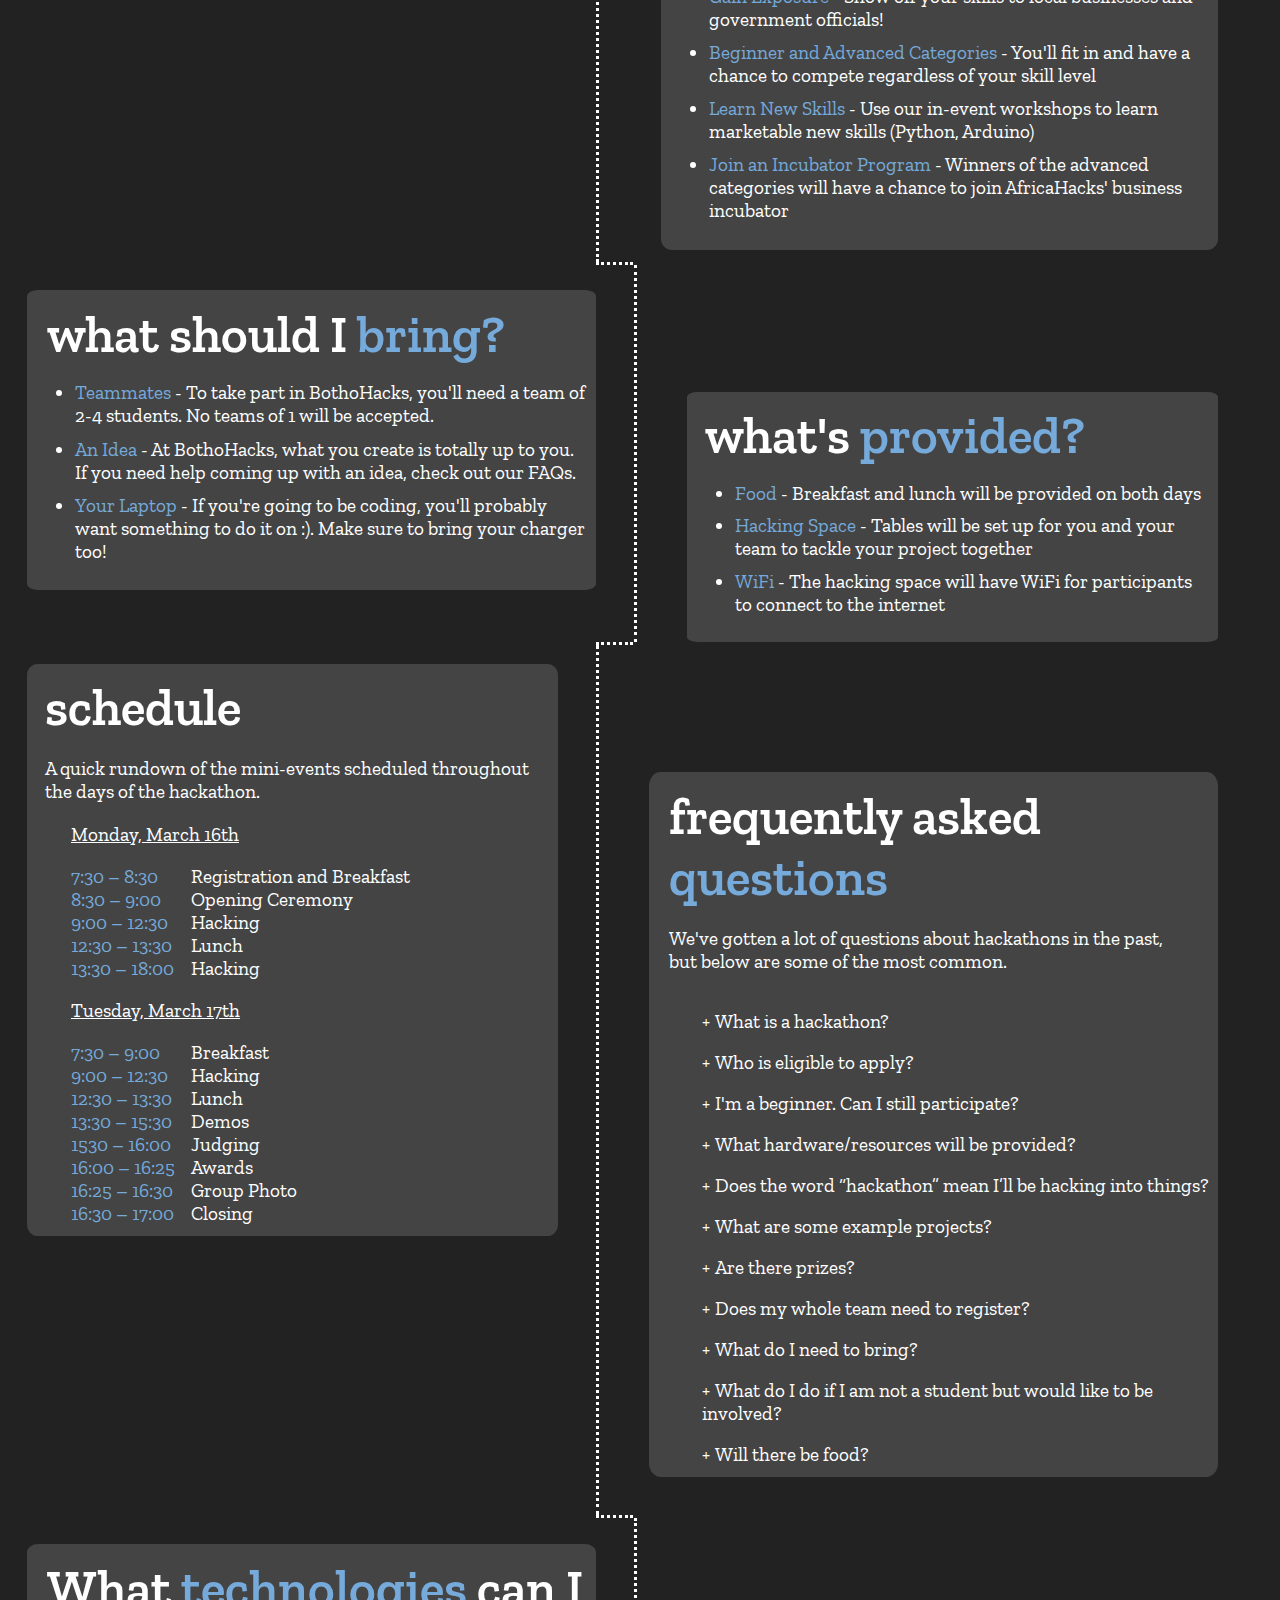
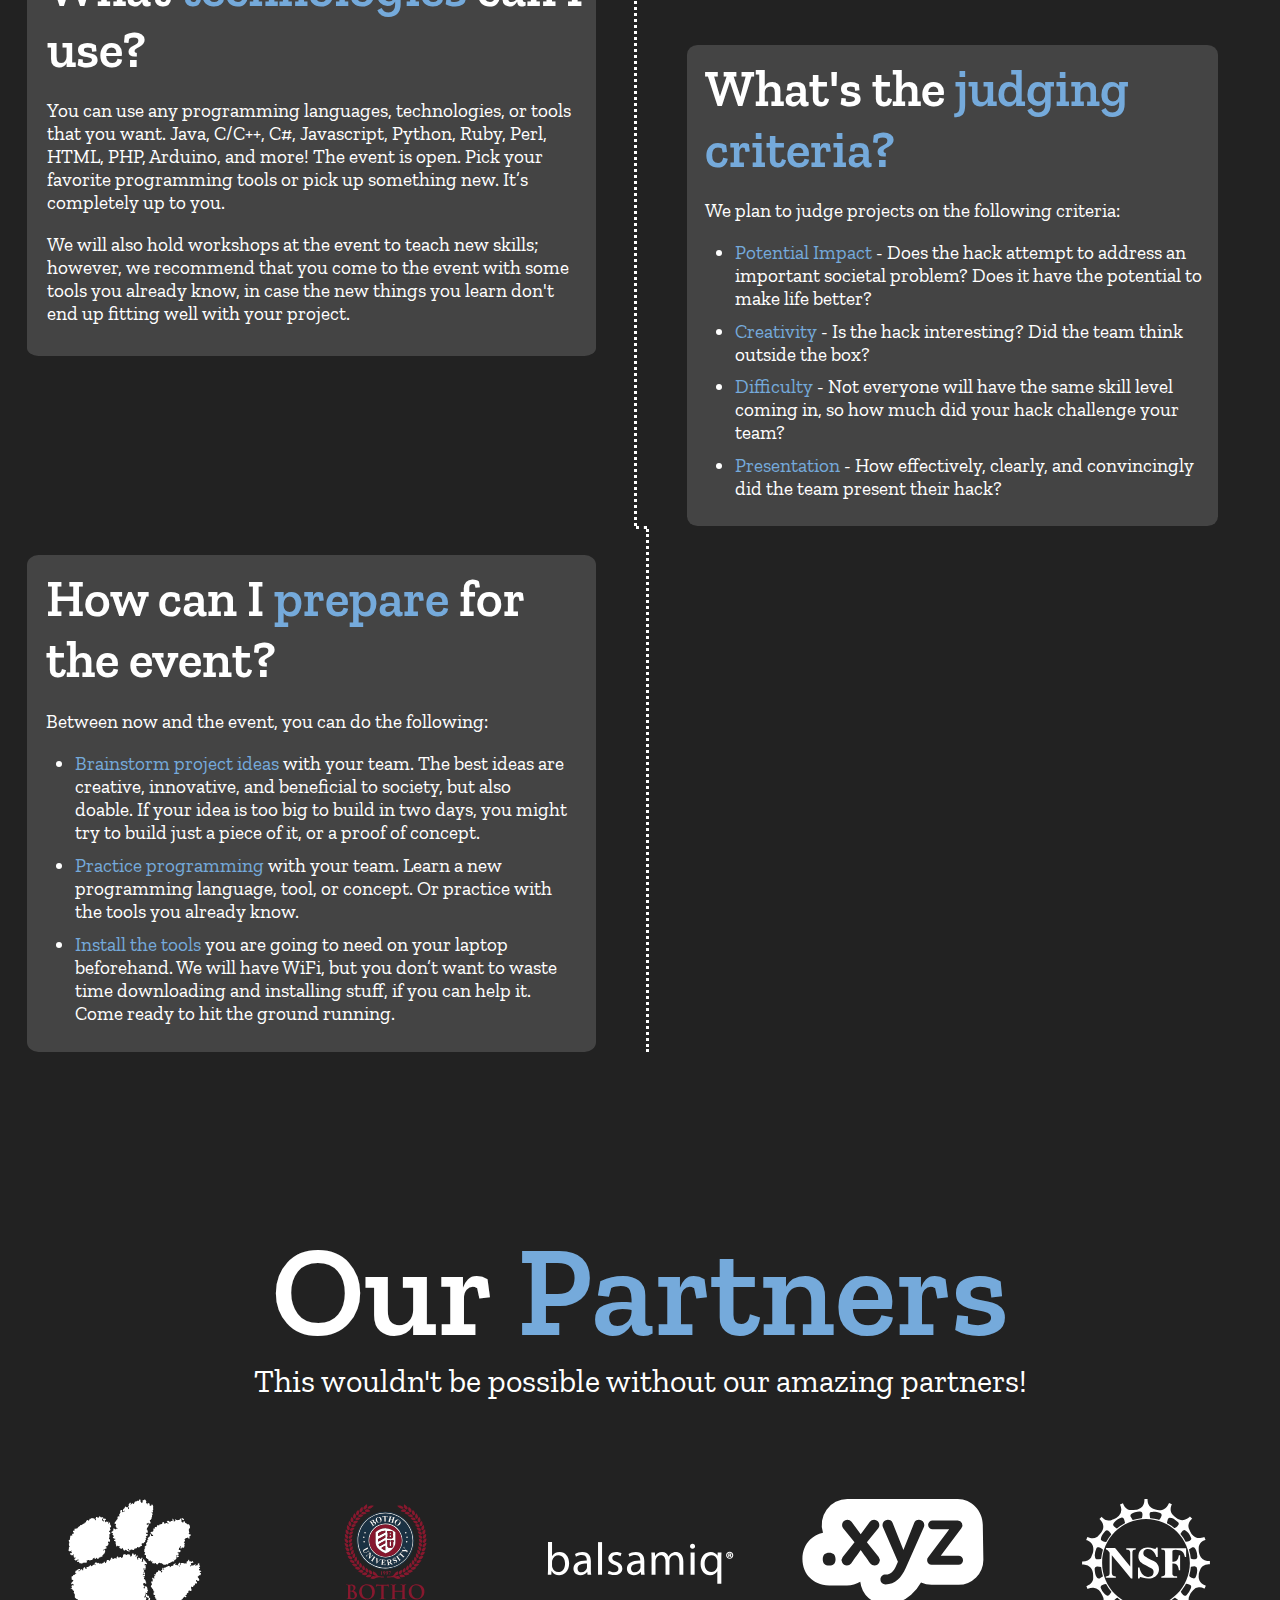
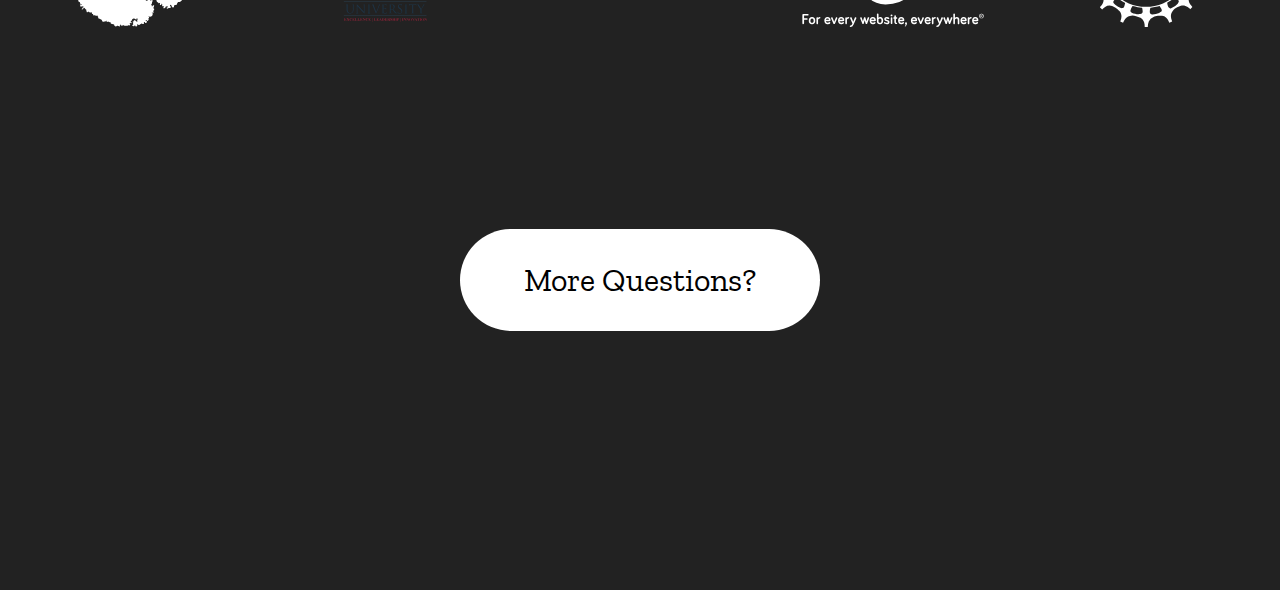
==== commit b7aa4e36: "botho color logo" ====
--- a/index.html
+++ b/index.html
@@ -373,7 +373,7 @@
         <object style="width:100%;" class="logo" data="partner-logos/clemson.svg" type="image/svg+xml"></object>
       </div>
       <div class="plogo">
-        <object style="width:100%;" class="logo" data="partner-logos/botho.svg" type="image/svg+xml"></object>
+        <object style="width:100%;" class="logo" data="partner-logos/botho-color.svg" type="image/svg+xml"></object>
       </div>
       <div class="plogo">
         <object style="width:100%;" class="logo" data="partner-logos/balsamiq.svg" type="image/svg+xml"></object>
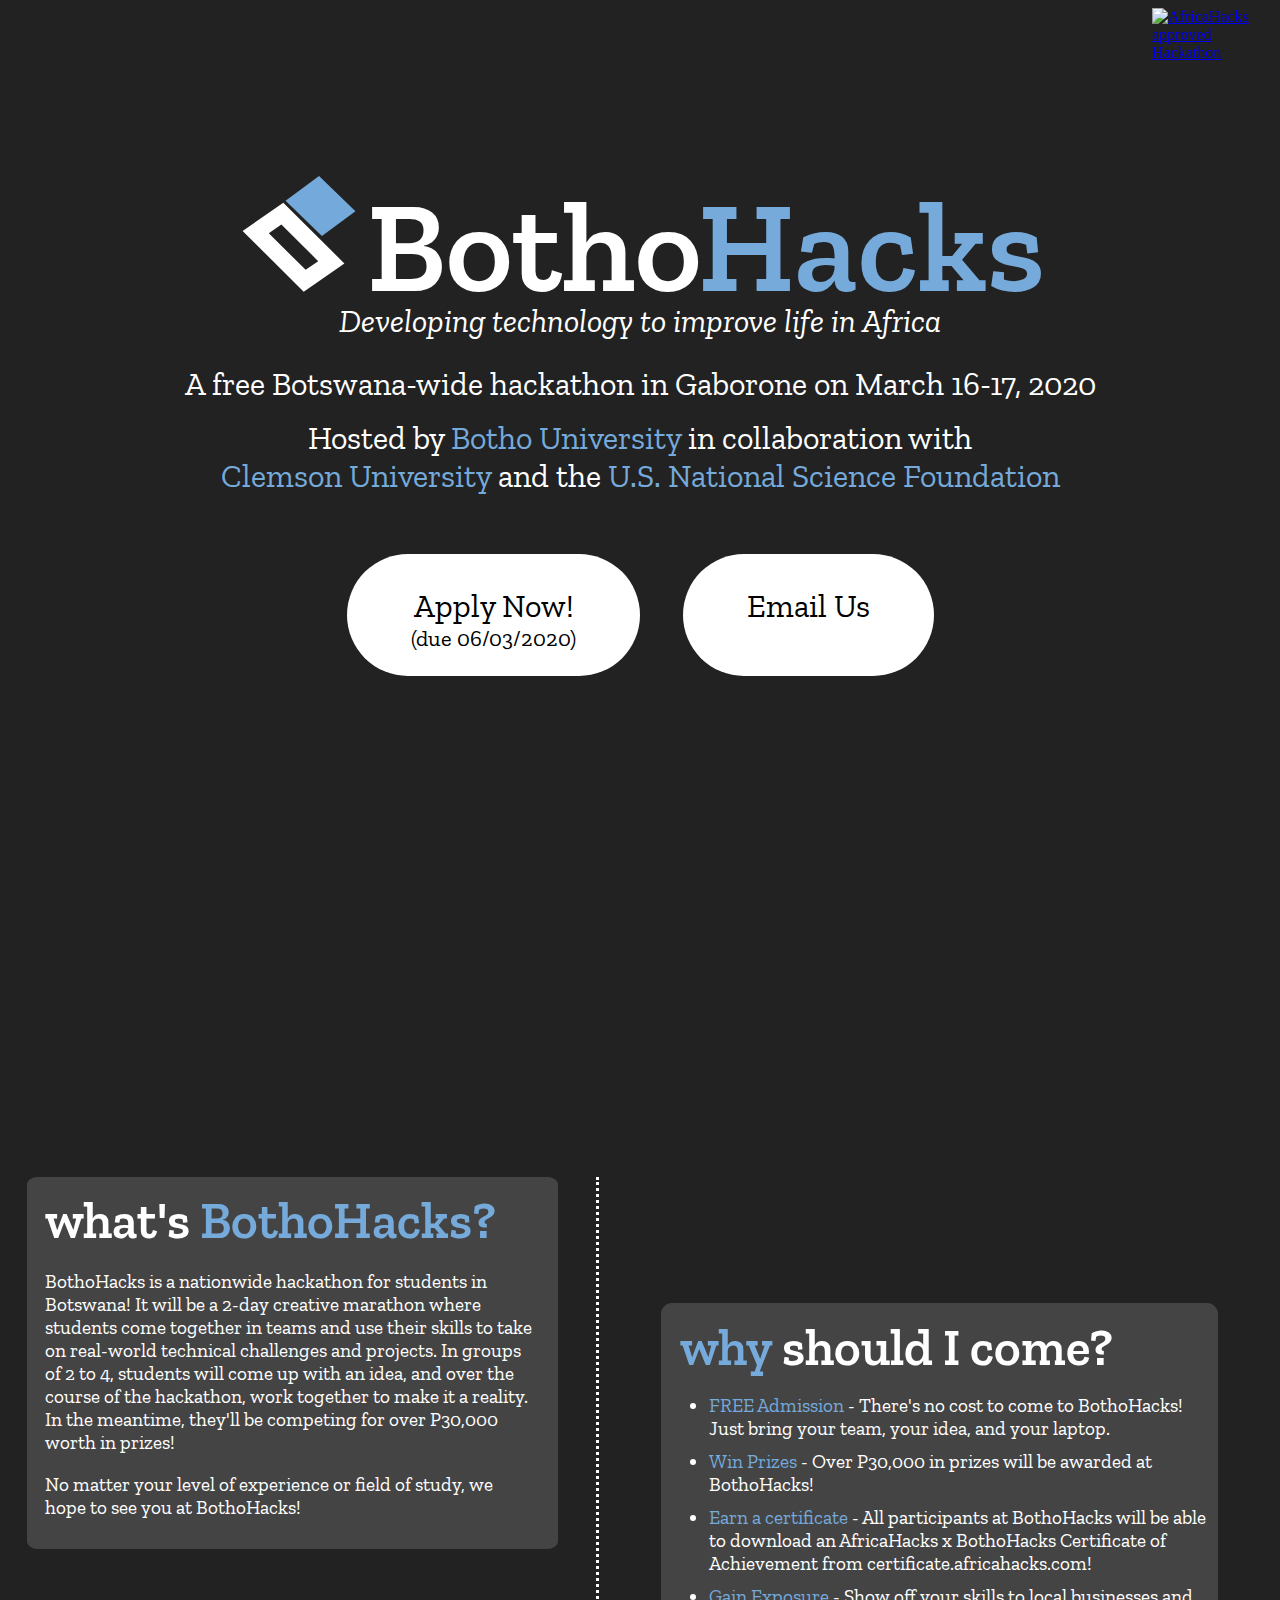
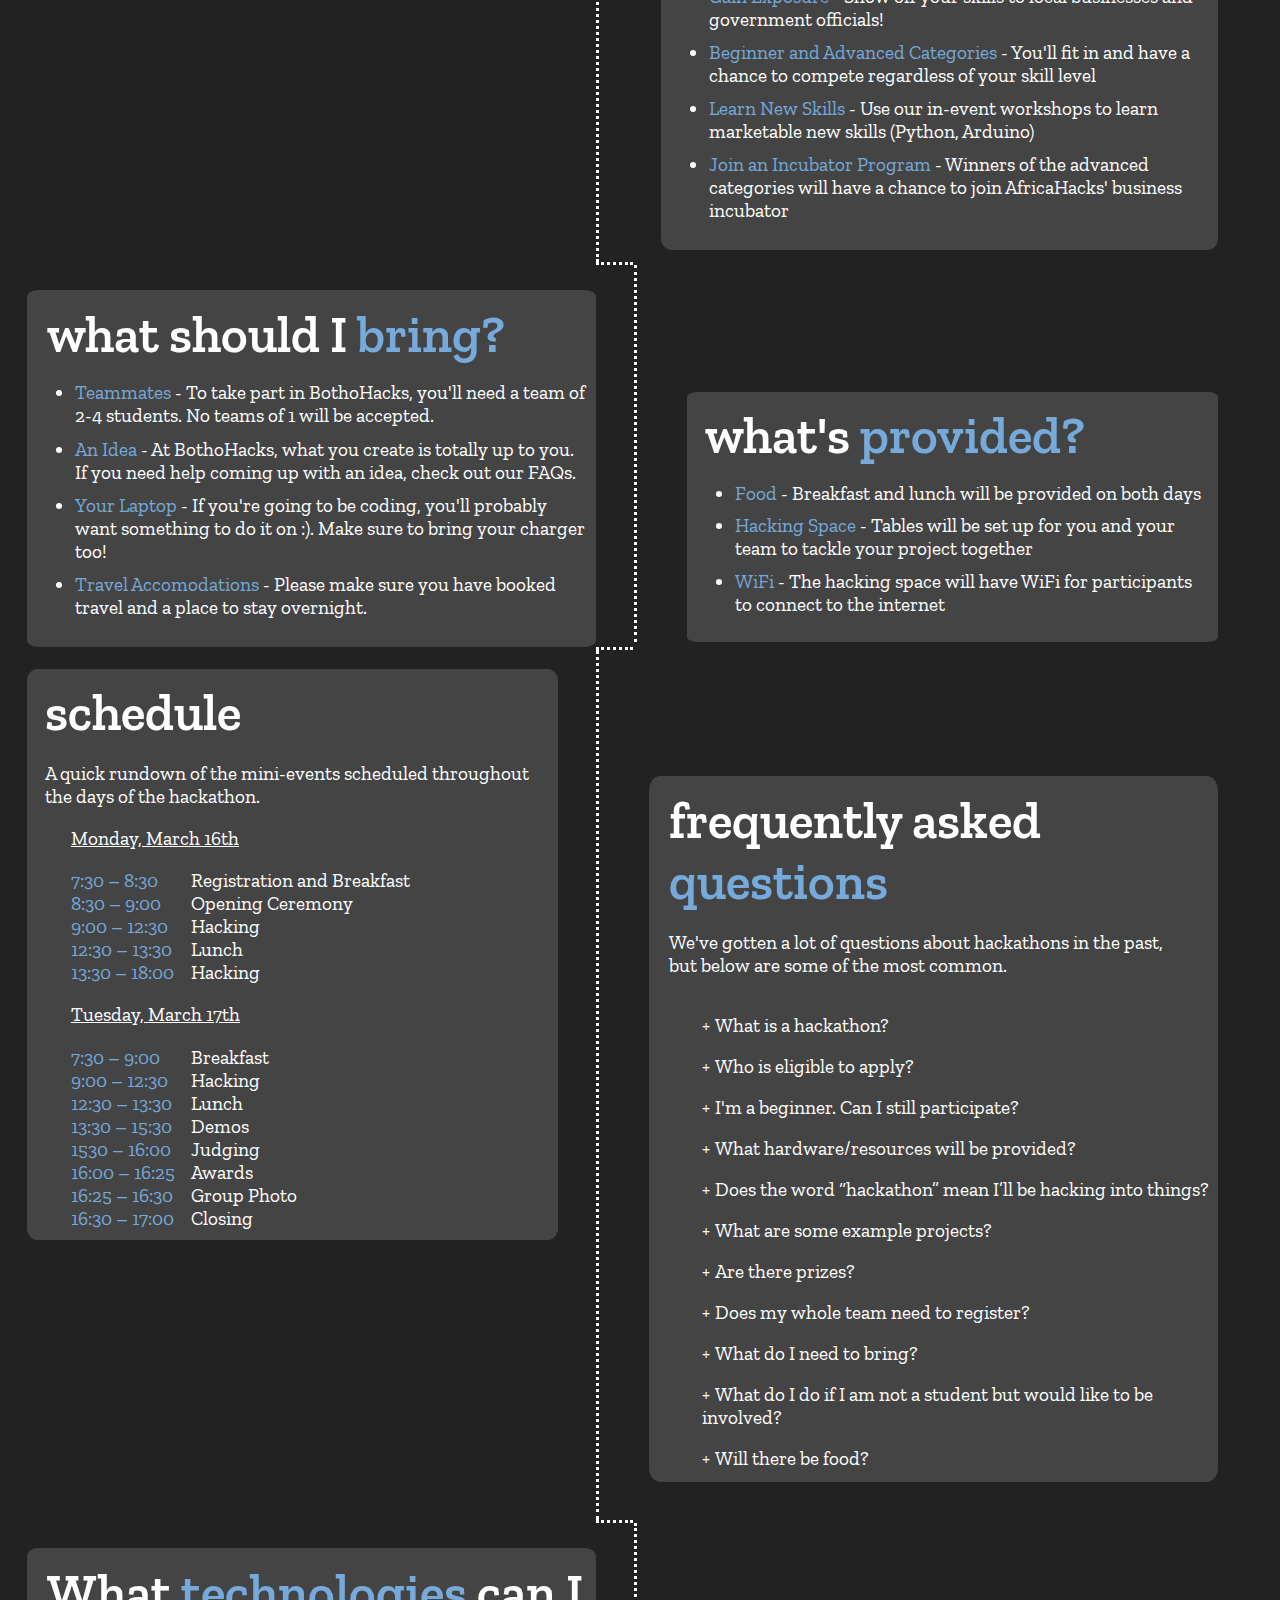
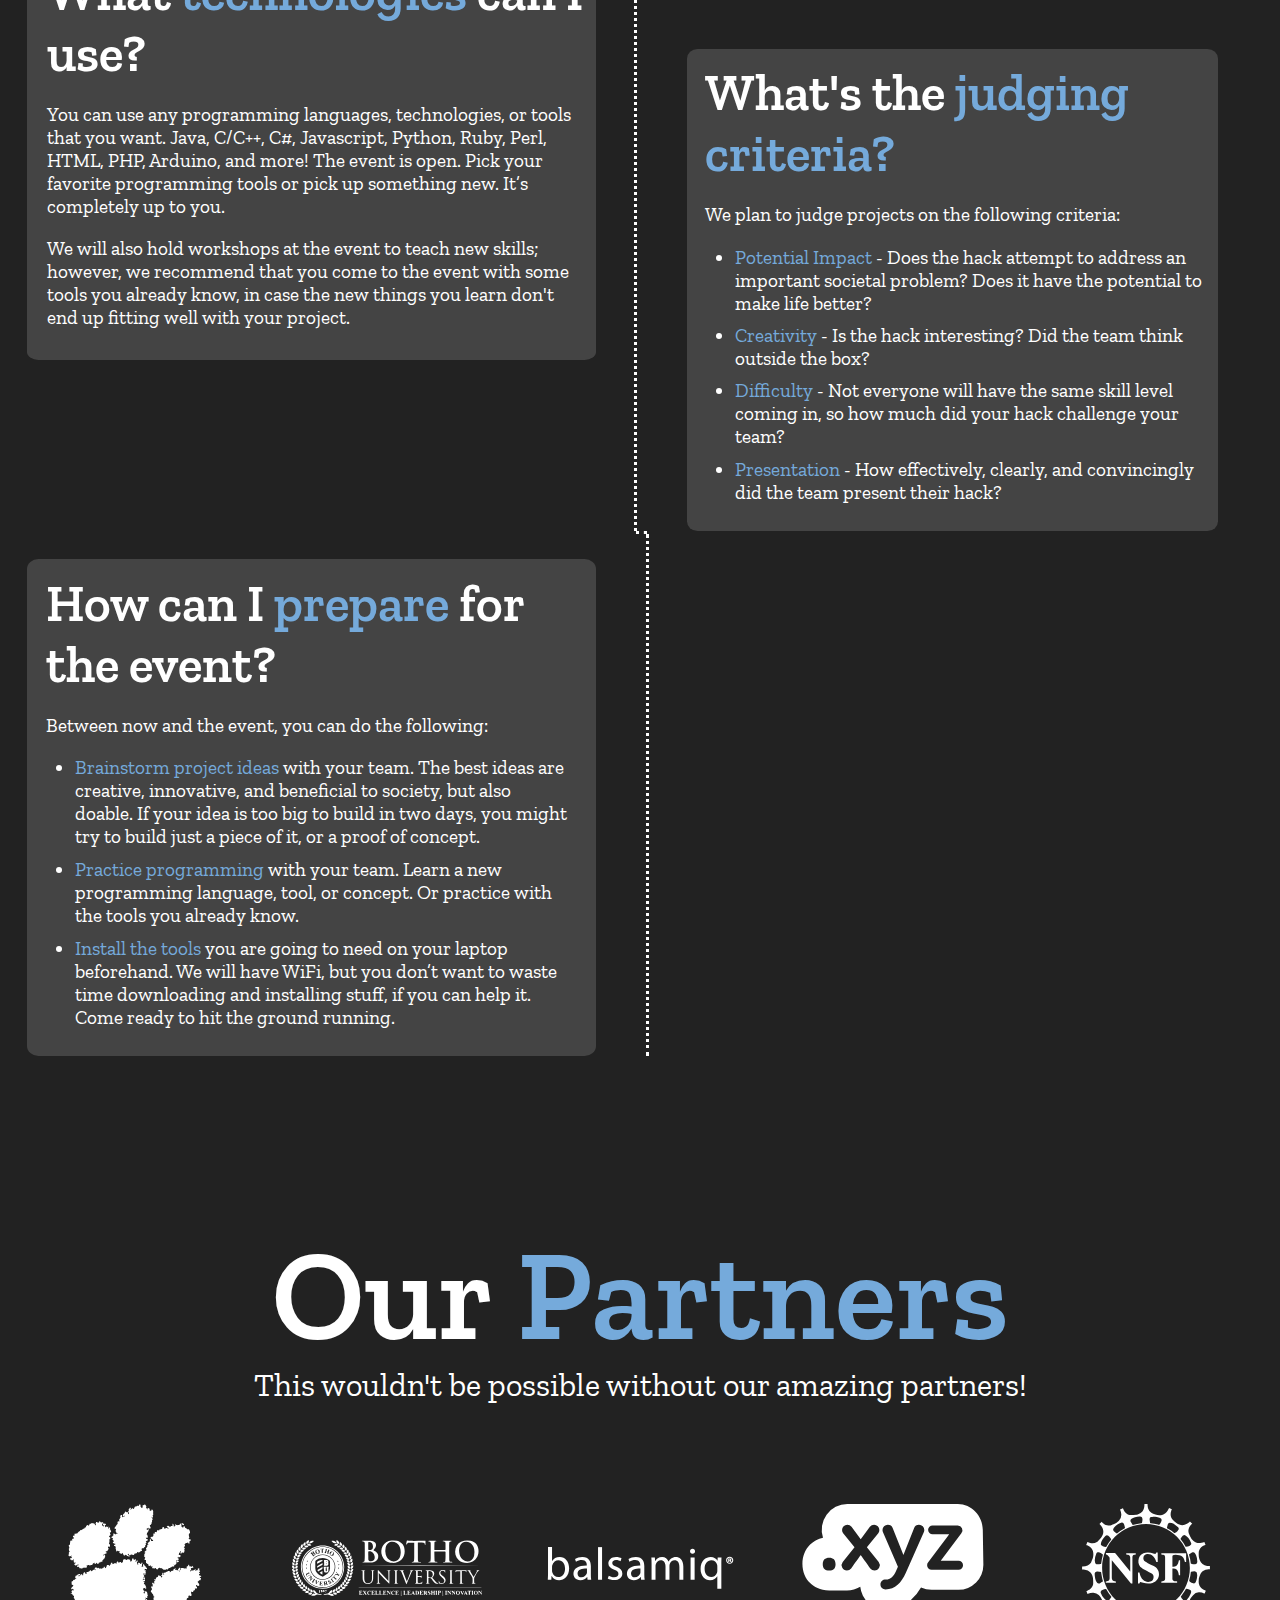
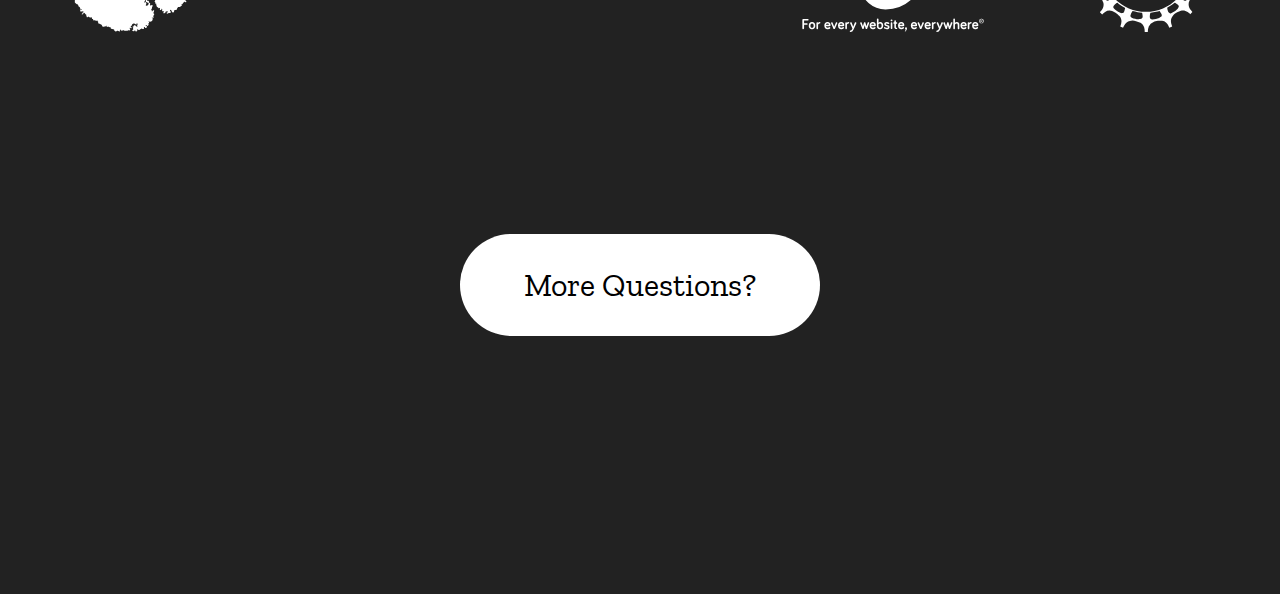
==== commit 6deda1f2: "travel accs" ====
--- a/index.html
+++ b/index.html
@@ -99,6 +99,7 @@
             <li><em>Teammates</em> - To take part in BothoHacks, you'll need a team of 2-4 students. No teams of 1 will be accepted.</li>
             <li><em>An Idea</em> - At BothoHacks, what you create is totally up to you. If you need help coming up with an idea, check out our FAQs.</li>
             <li><em>Your Laptop</em> - If you're going to be coding, you'll probably want something to do it on :). Make sure to bring your charger too!</li>
+            <li><em>Travel Accomodations</em> - Please make sure you have booked travel and a place to stay overnight.</li>
           </ul>
         </div>
       </div>
@@ -373,7 +374,7 @@
         <object style="width:100%;" class="logo" data="partner-logos/clemson.svg" type="image/svg+xml"></object>
       </div>
       <div class="plogo">
-        <object style="width:100%;" class="logo" data="partner-logos/botho-color.svg" type="image/svg+xml"></object>
+        <object style="width:100%;" class="logo" data="partner-logos/botho.svg" type="image/svg+xml"></object>
       </div>
       <div class="plogo">
         <object style="width:100%;" class="logo" data="partner-logos/balsamiq.svg" type="image/svg+xml"></object>
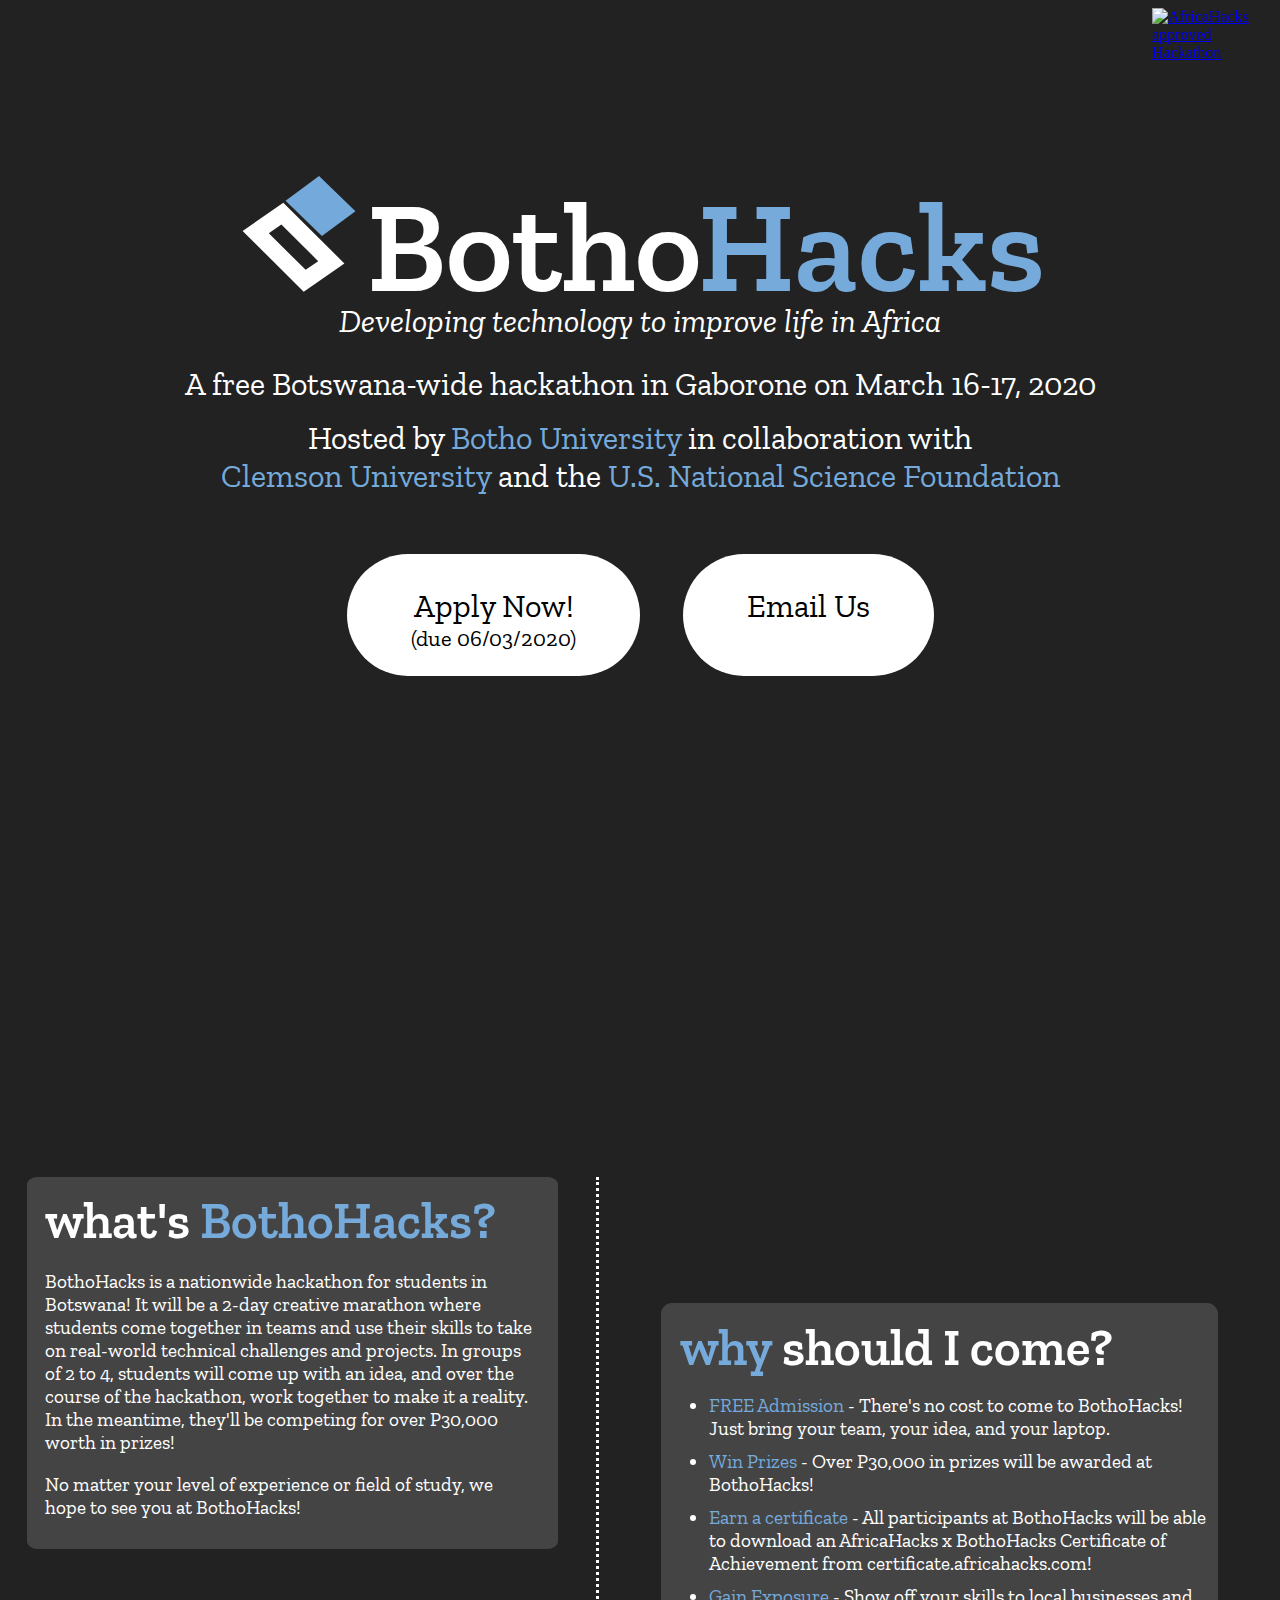
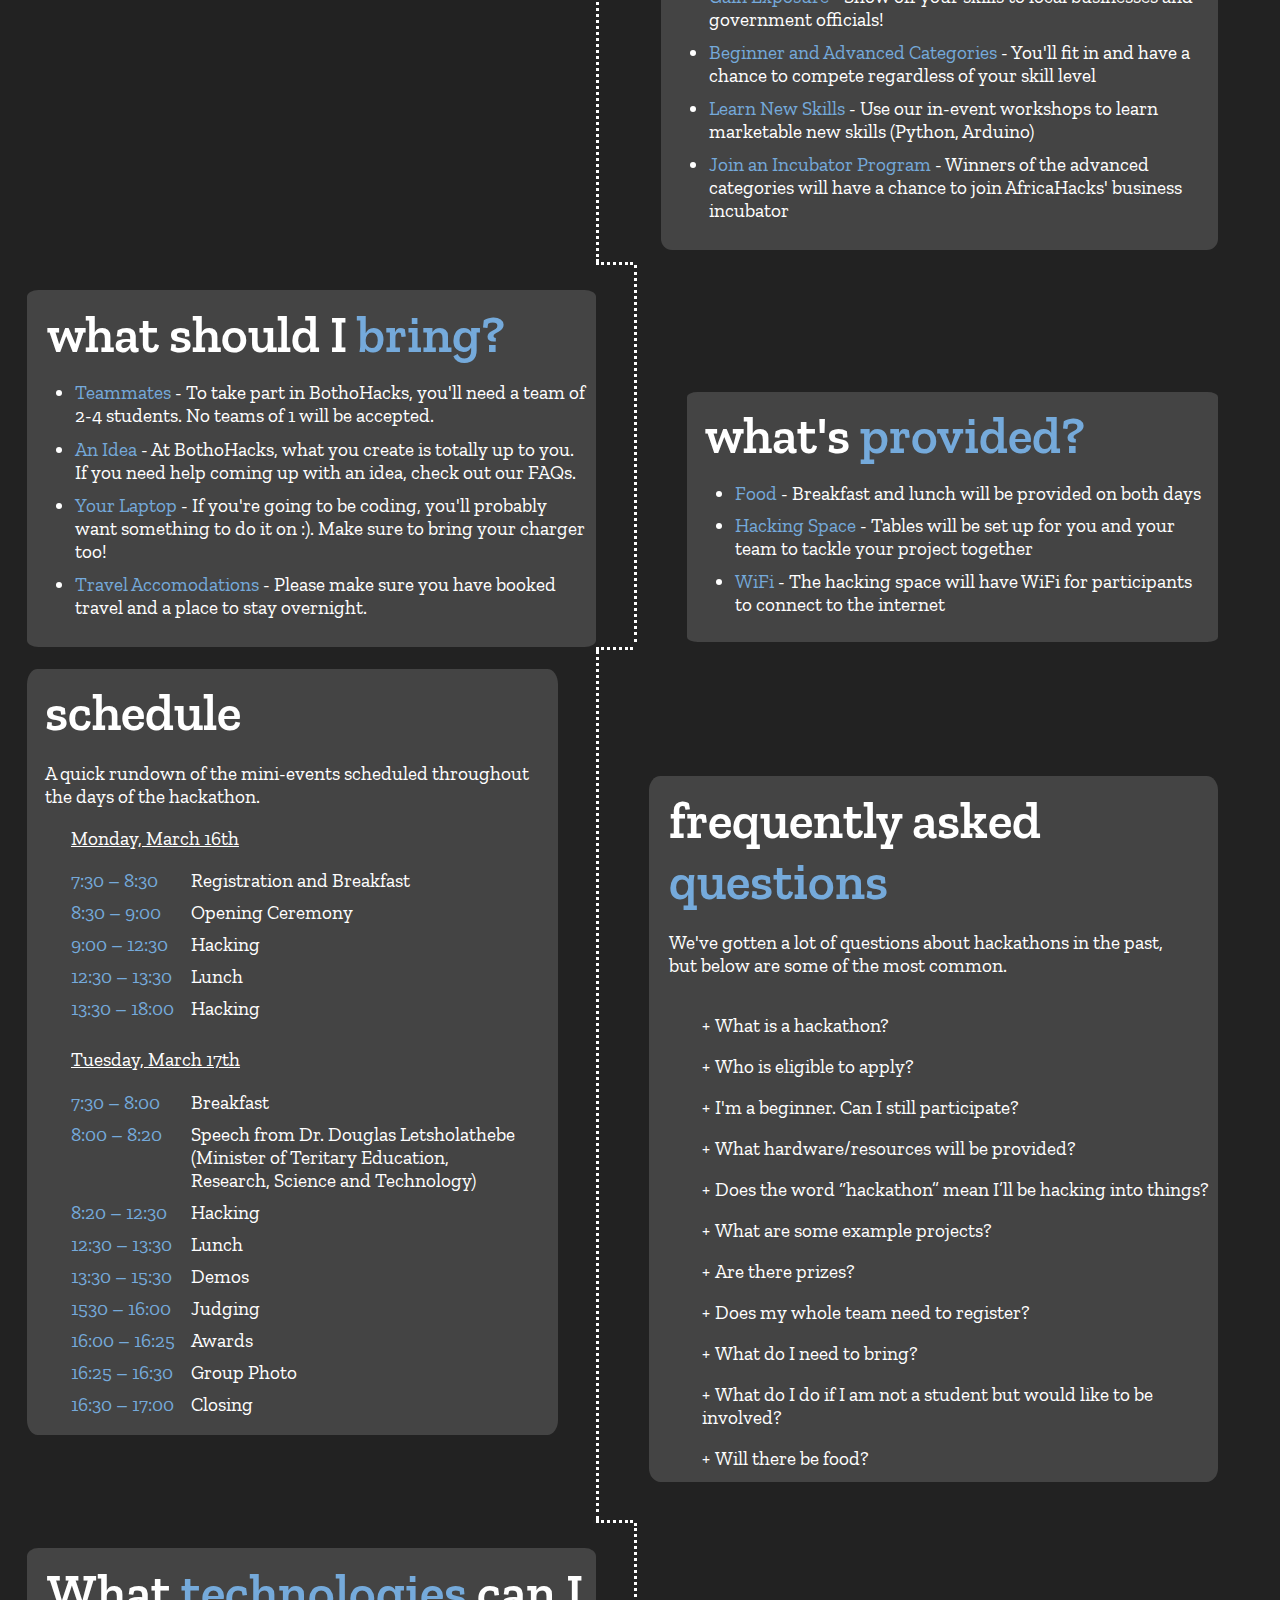
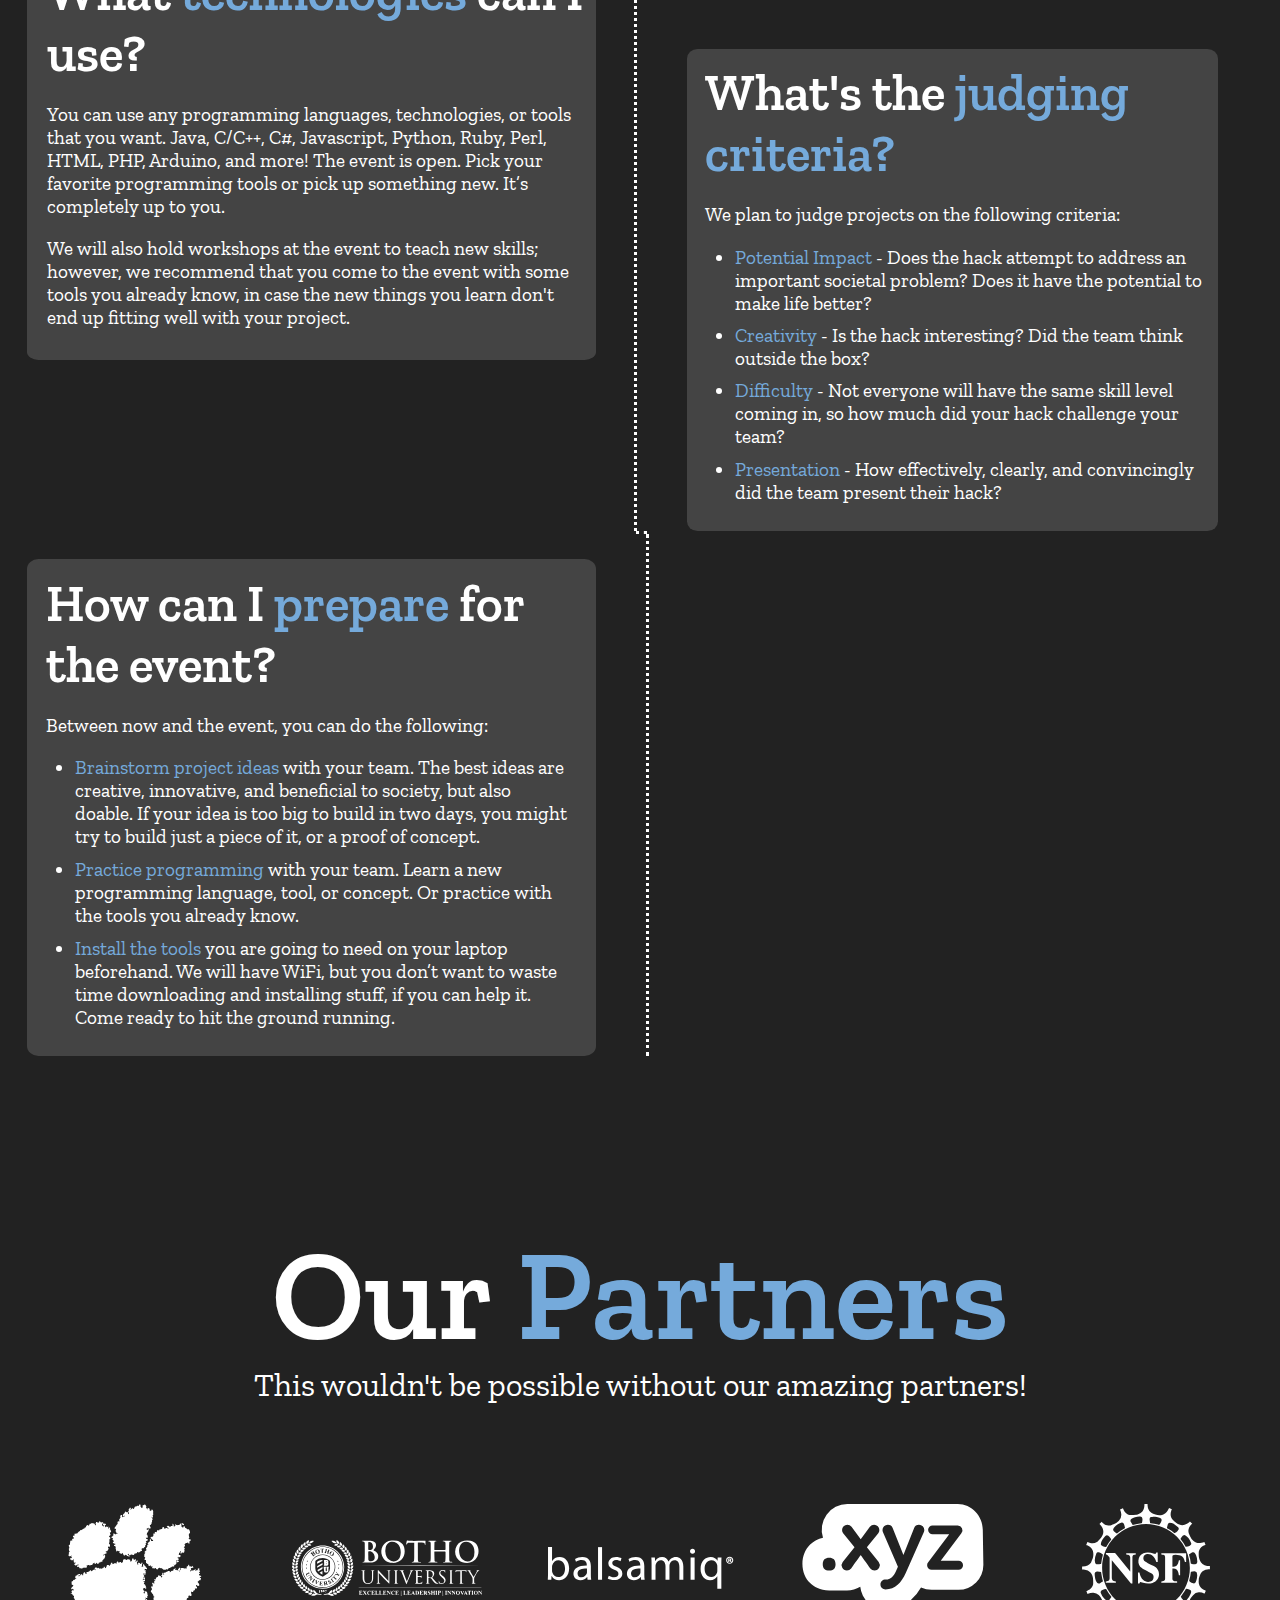
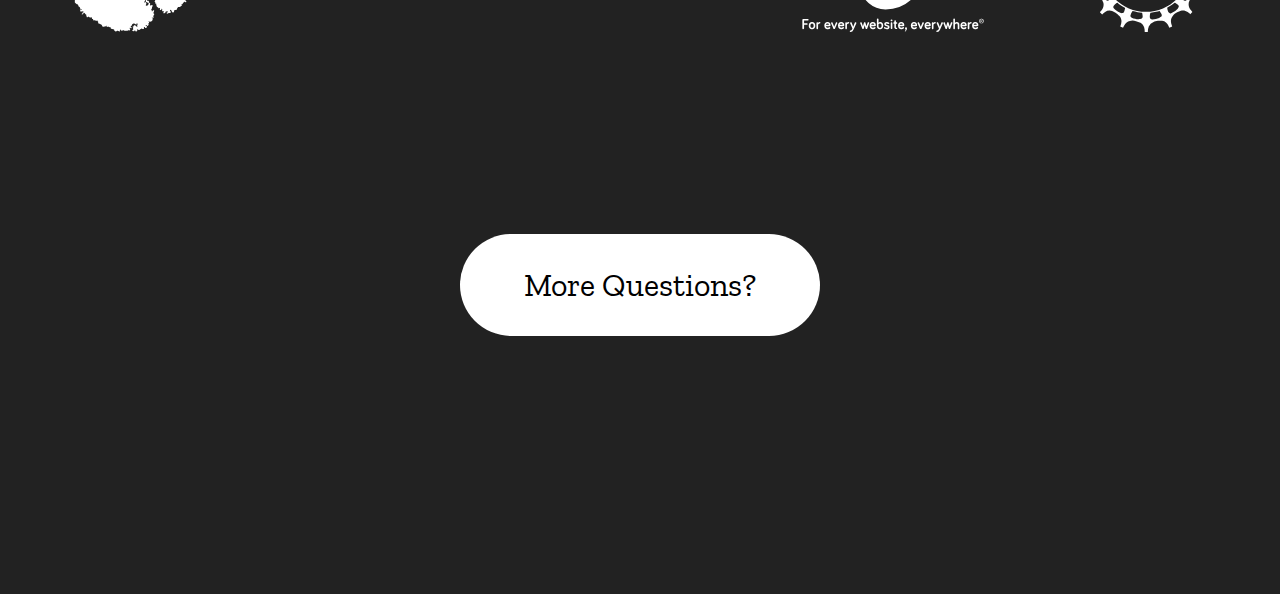
==== commit 83f2e27a: "schedule change" ====
--- a/index.html
+++ b/index.html
@@ -175,15 +175,23 @@
           <div class="schedule">
             <div class="row">
               <div class="column left">
-                <p class="event">7:30   – 9:00</p>
+                <p class="event">7:30   – 8:00</p>
               </div>
               <div class="column right">
                 <p class="event">Breakfast</p>
               </div>
             </div>
-            <div class="row">
-              <div class="column left">
-                <p class="event">9:00   – 12:30</p>
+              <div class="row">
+                <div class="column left">
+                  <p class="event">8:00   – 8:20</p>
+                </div>
+                <div class="column right">
+                  <p class="event">Speech from Dr. Douglas Letsholathebe (Minister of Teritary Education, Research, Science and Technology)</p>
+                </div>
+              </div>
+            <div class="row">
+              <div class="column left">
+                <p class="event">8:20   – 12:30</p>
               </div>
               <div class="column right">
                 <p class="event">Hacking</p>
--- a/index.css
+++ b/index.css
@@ -252,6 +252,7 @@
   content: "";
   display: table;
   clear: both;
+  padding-bottom: 1vh;
 }
 
 
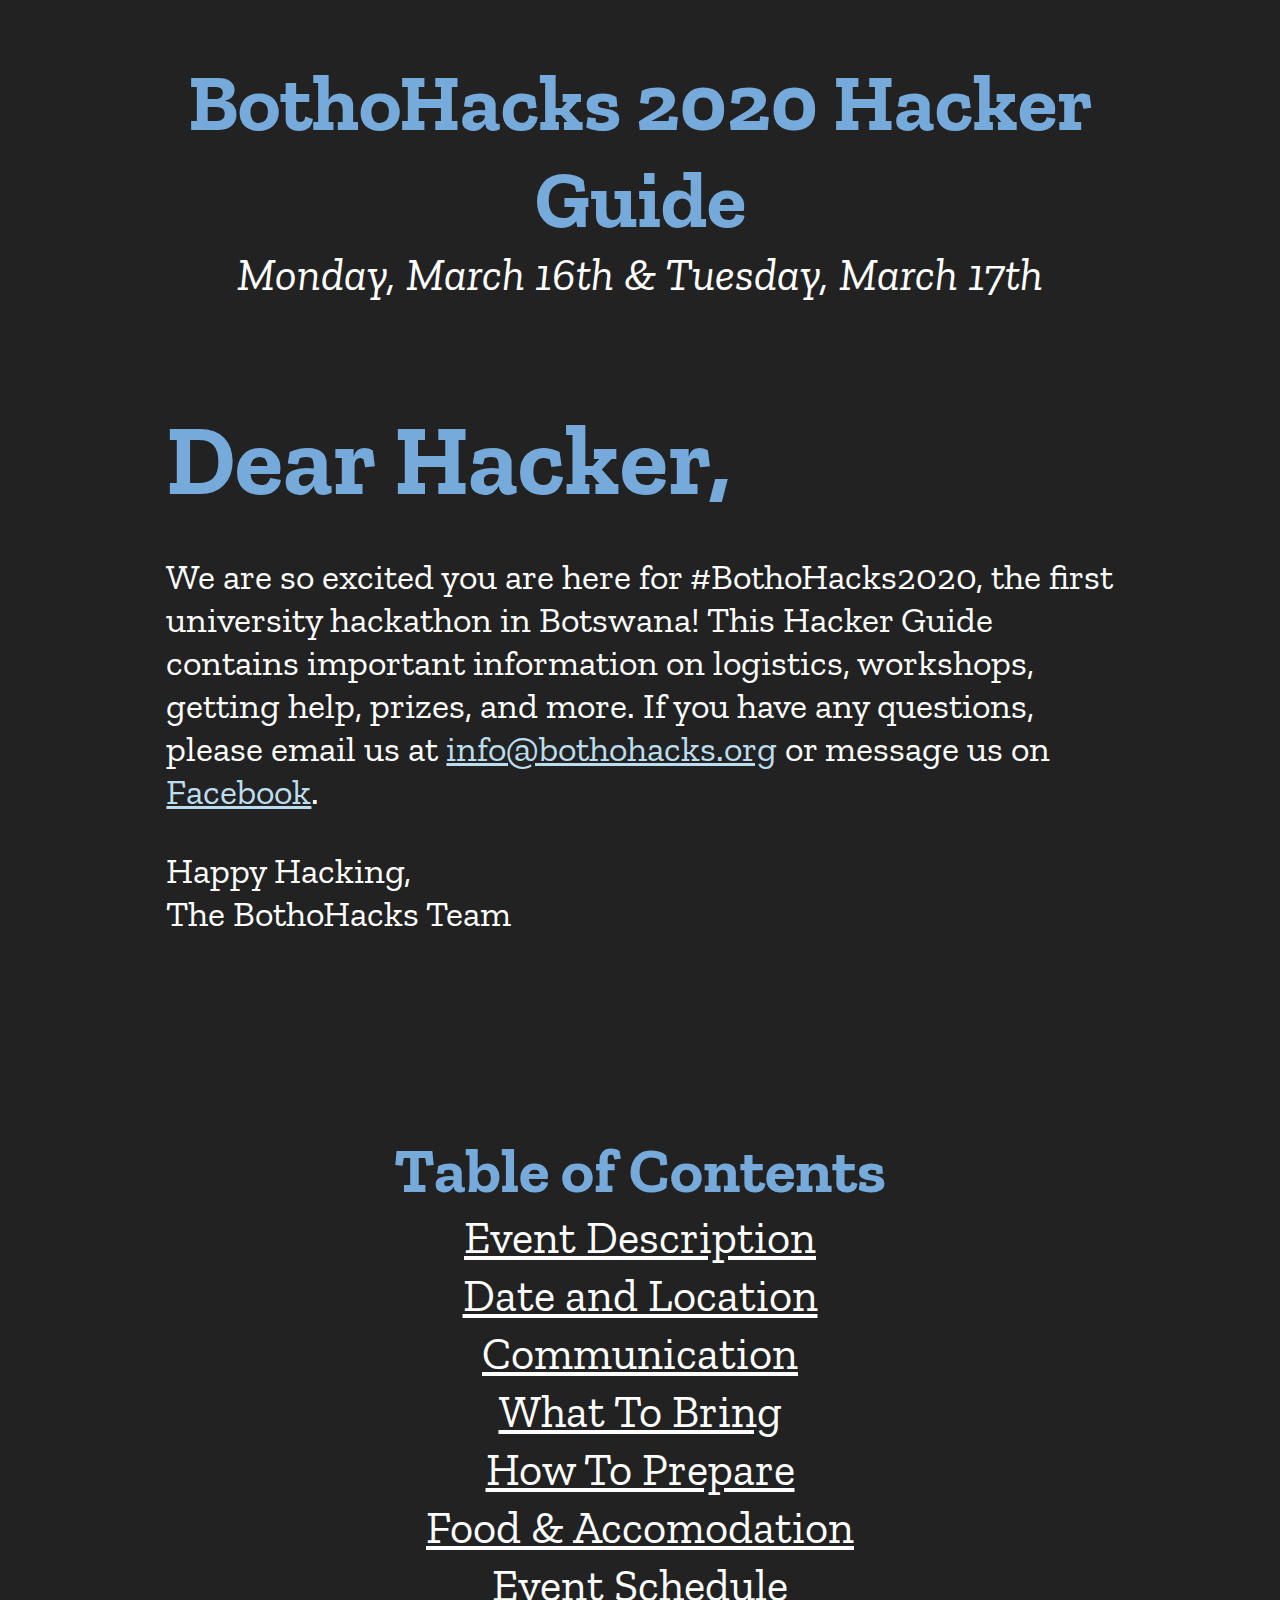
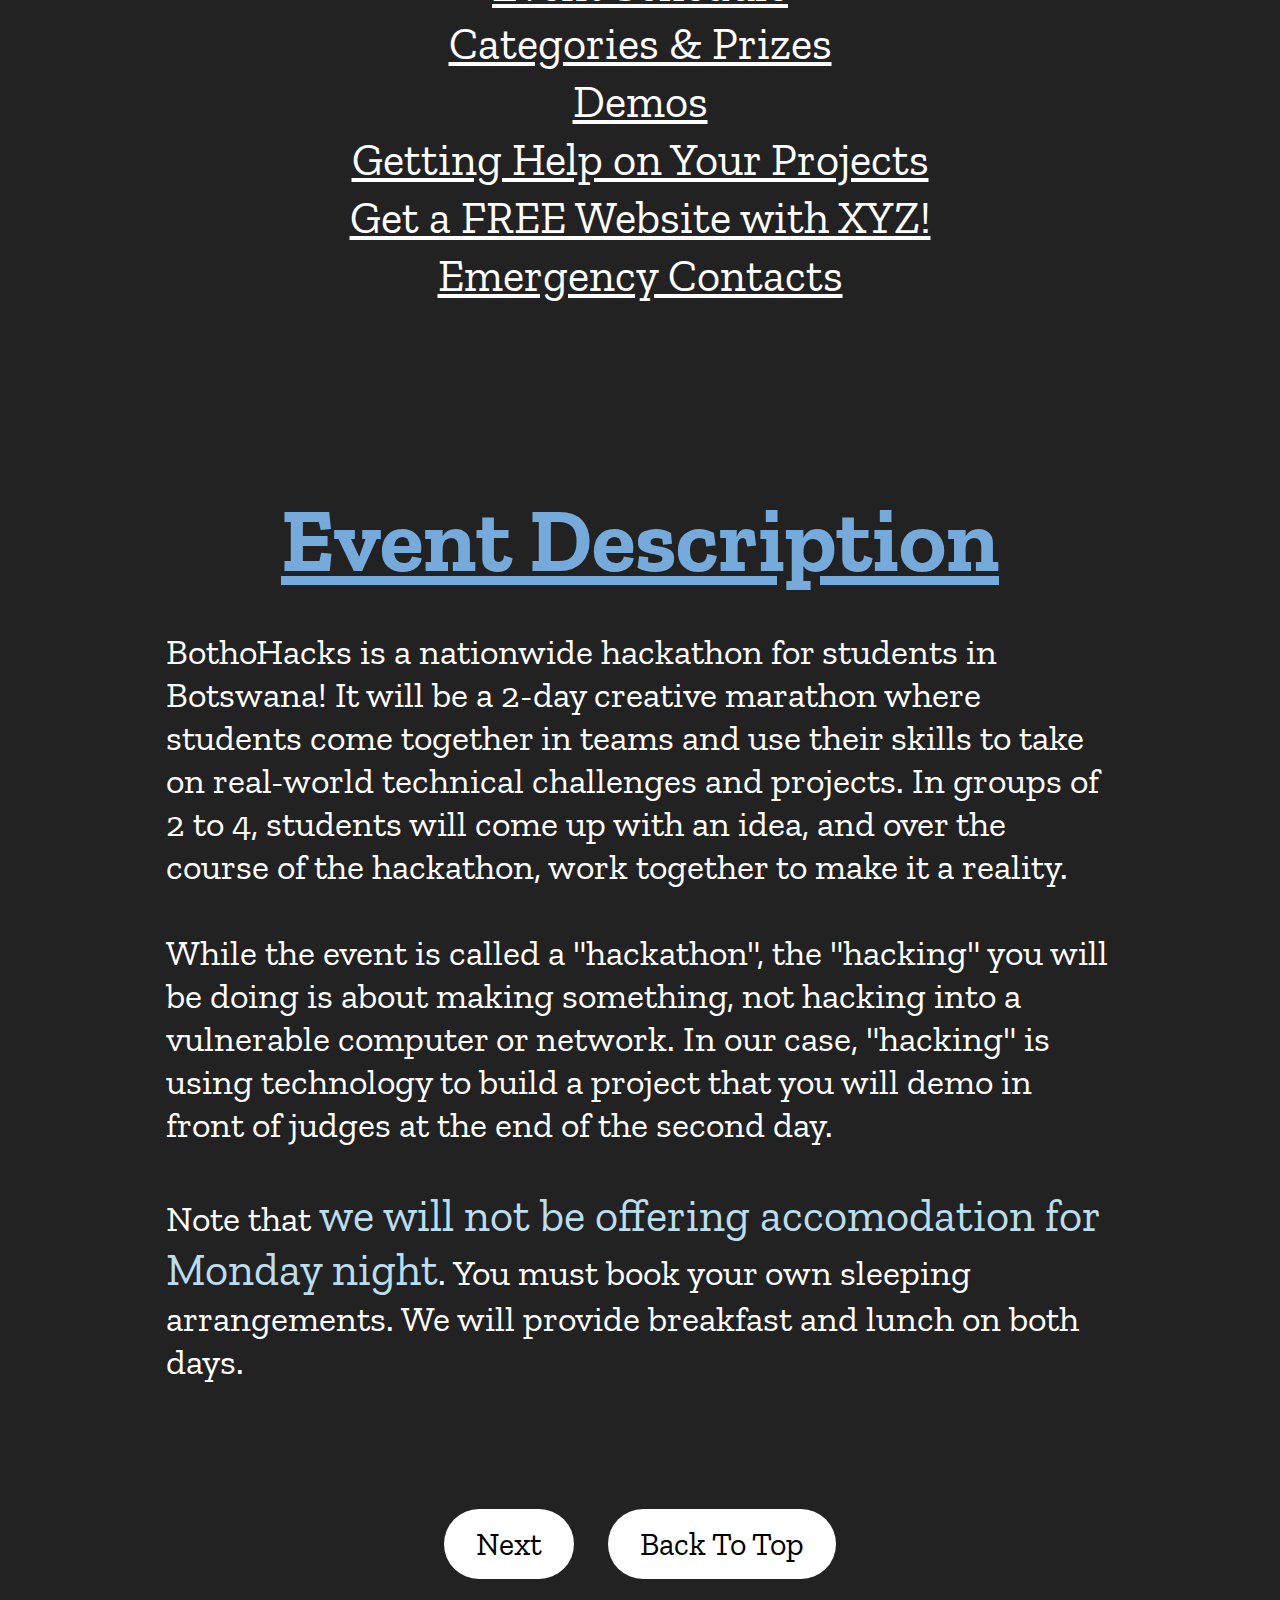
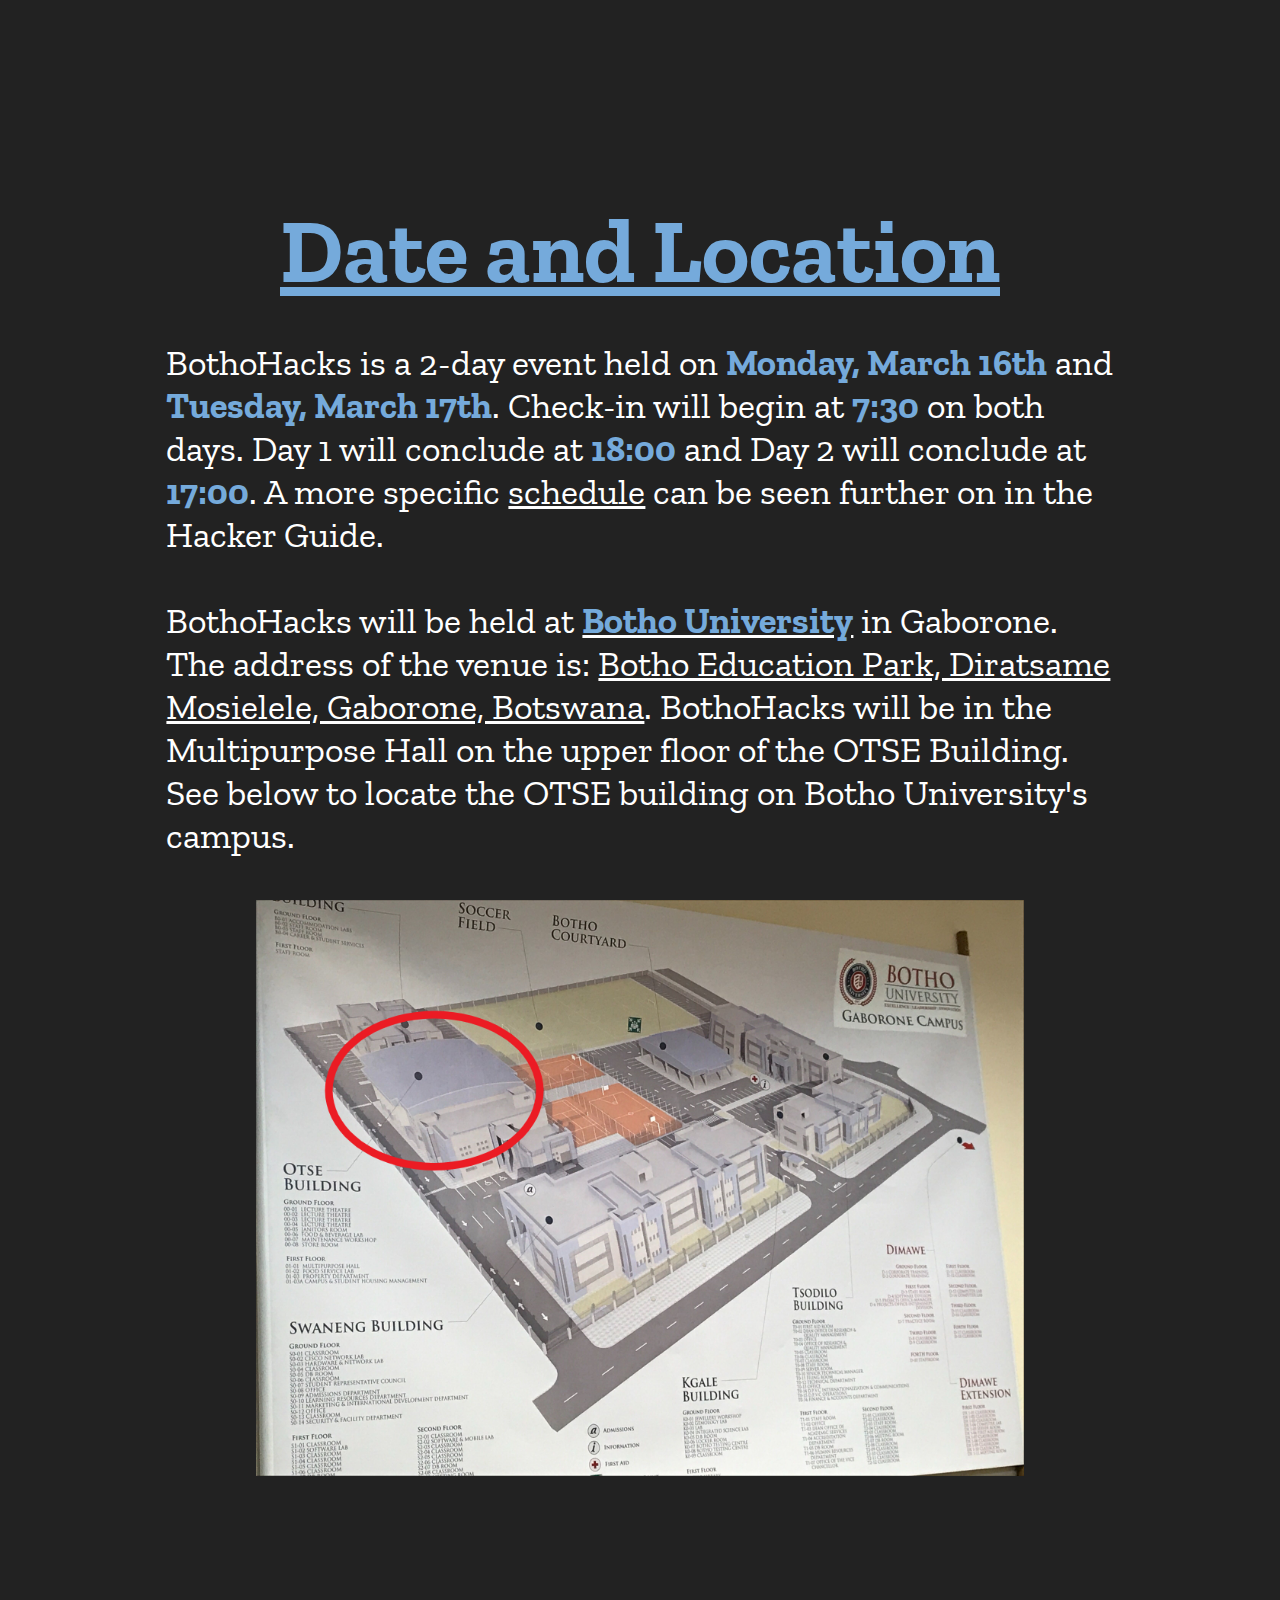
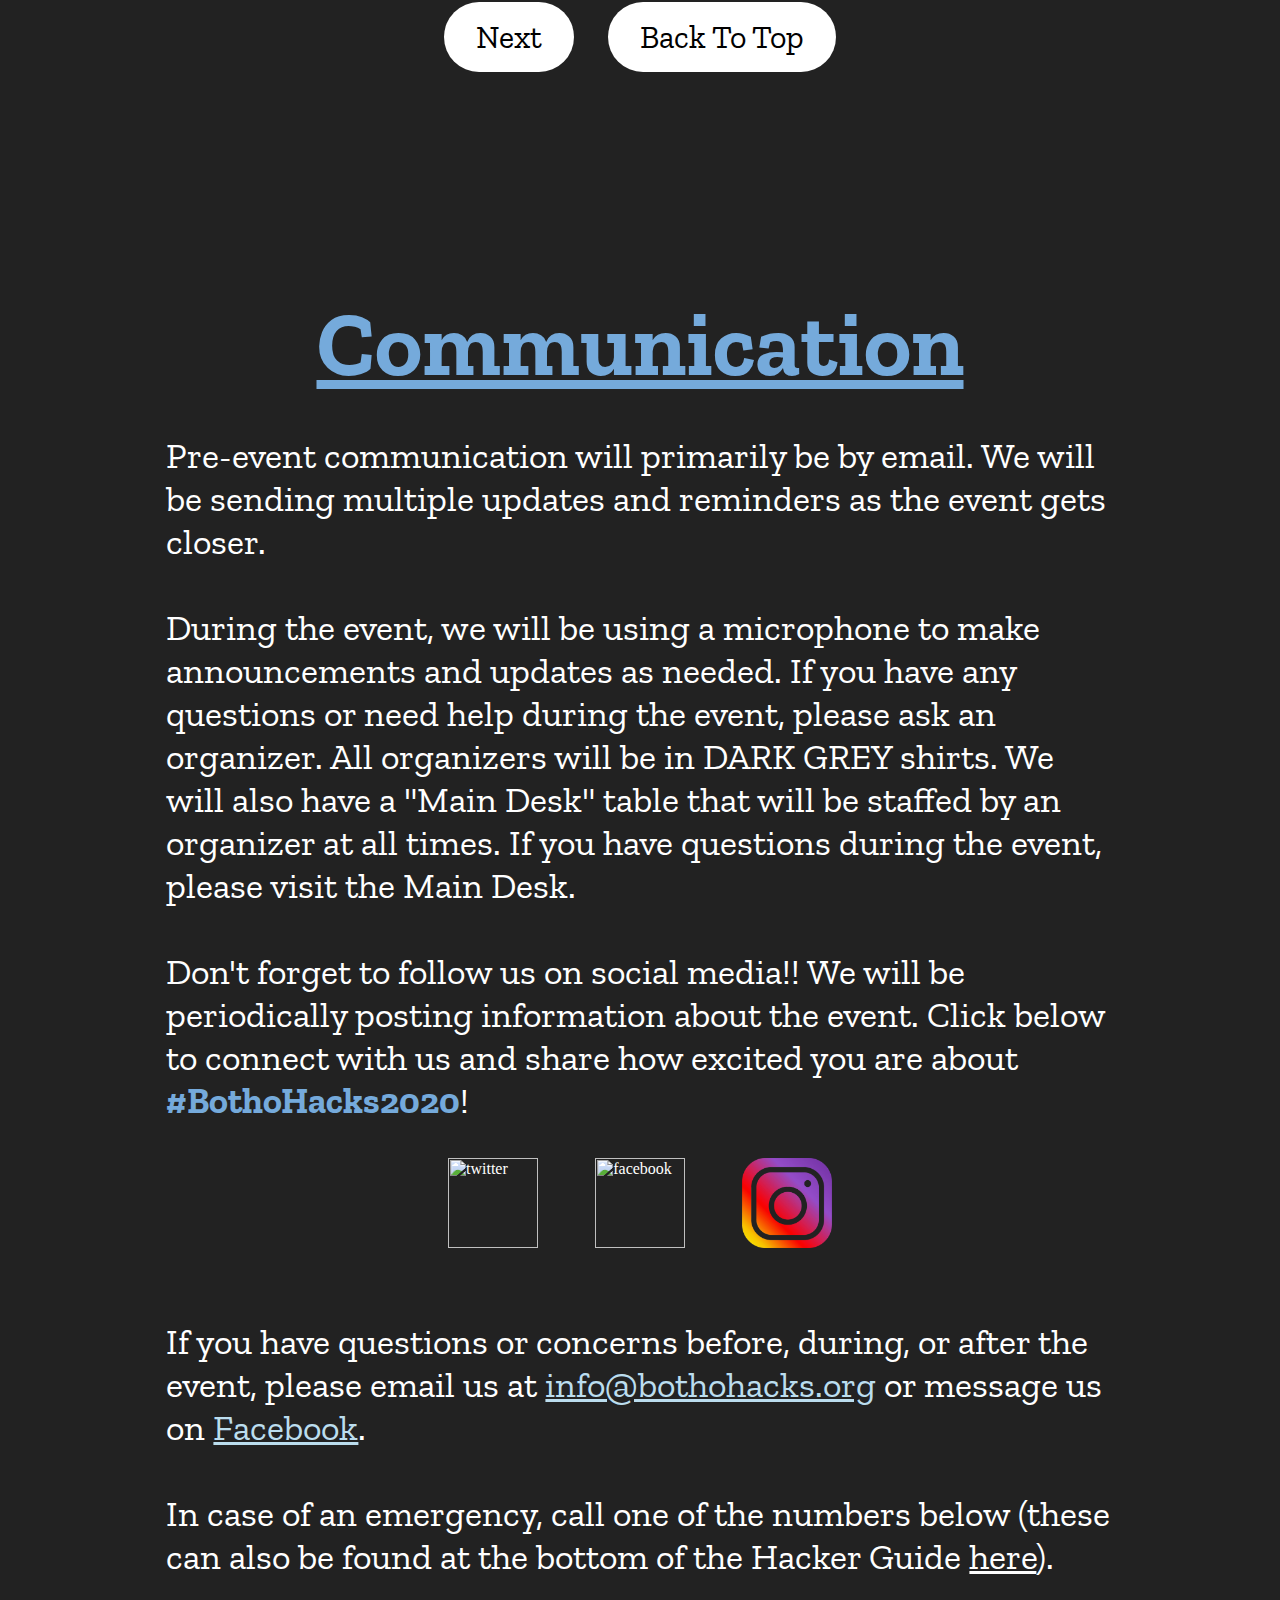
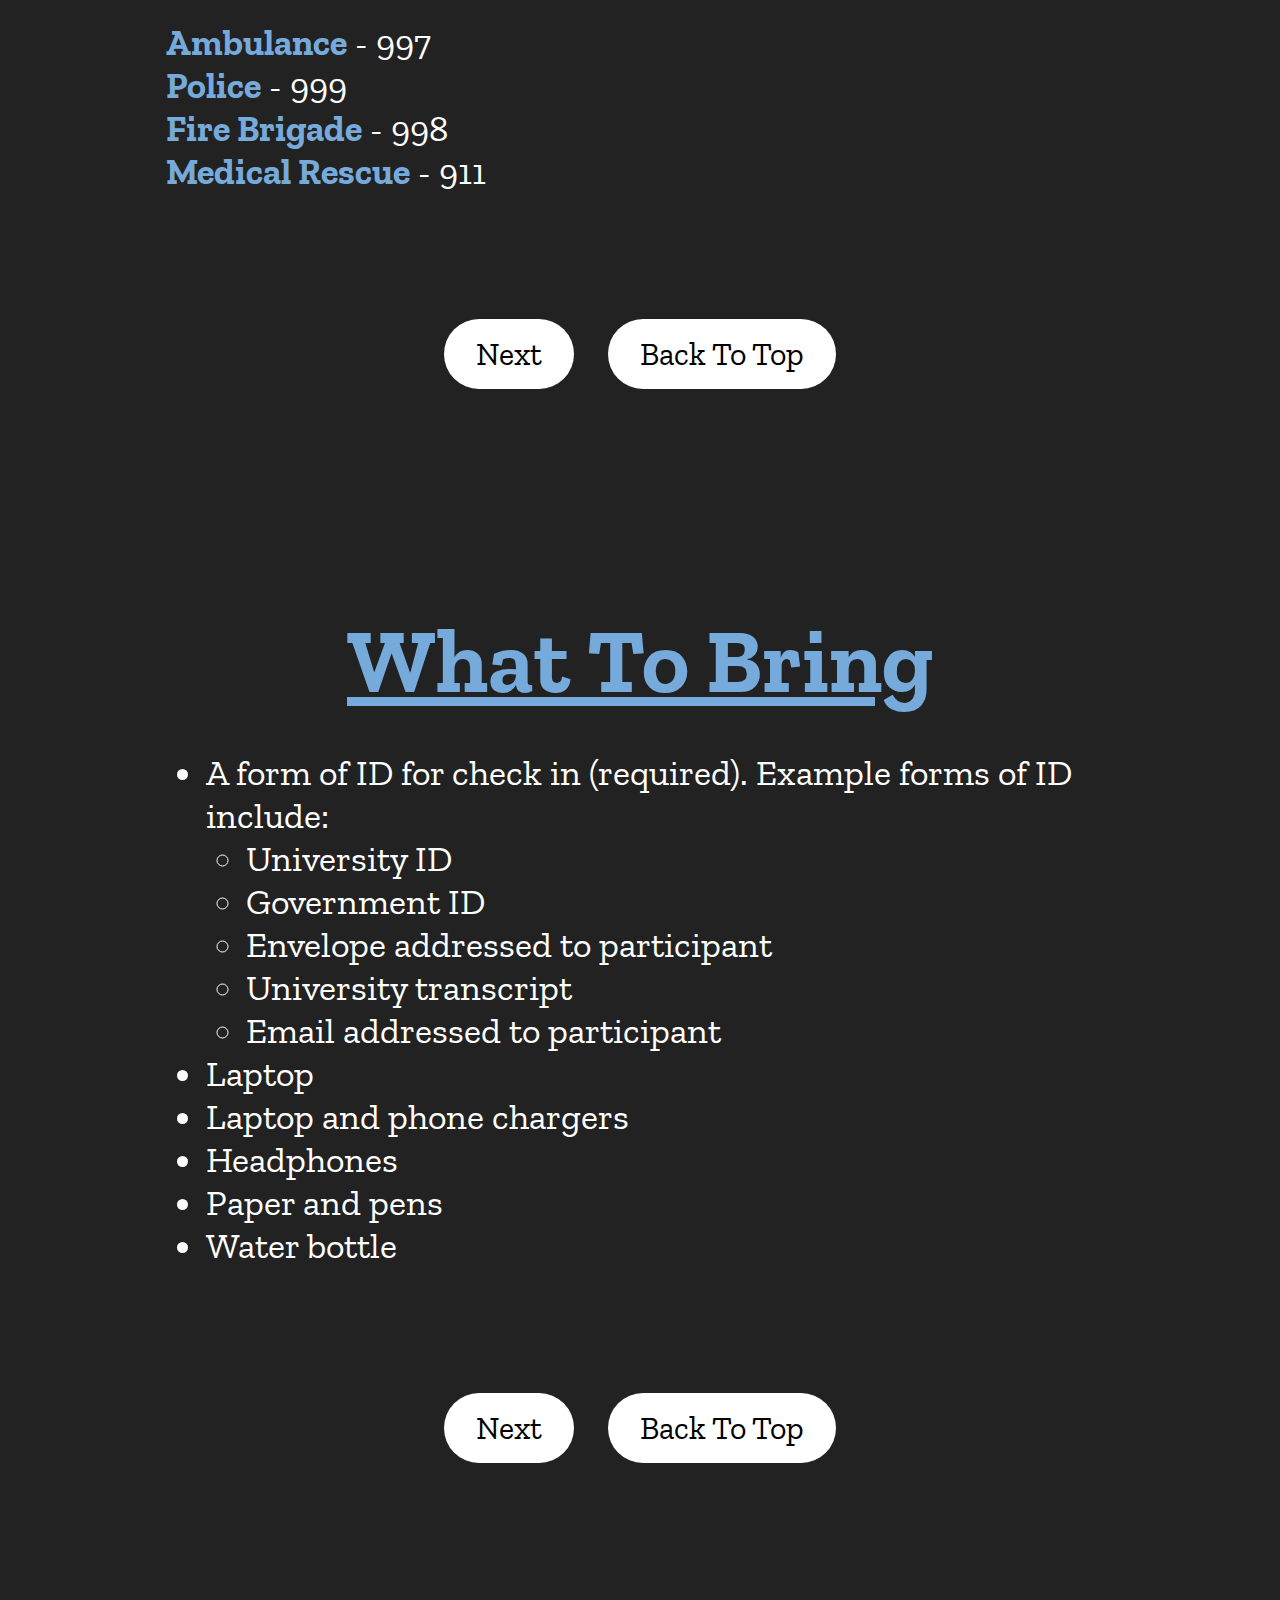
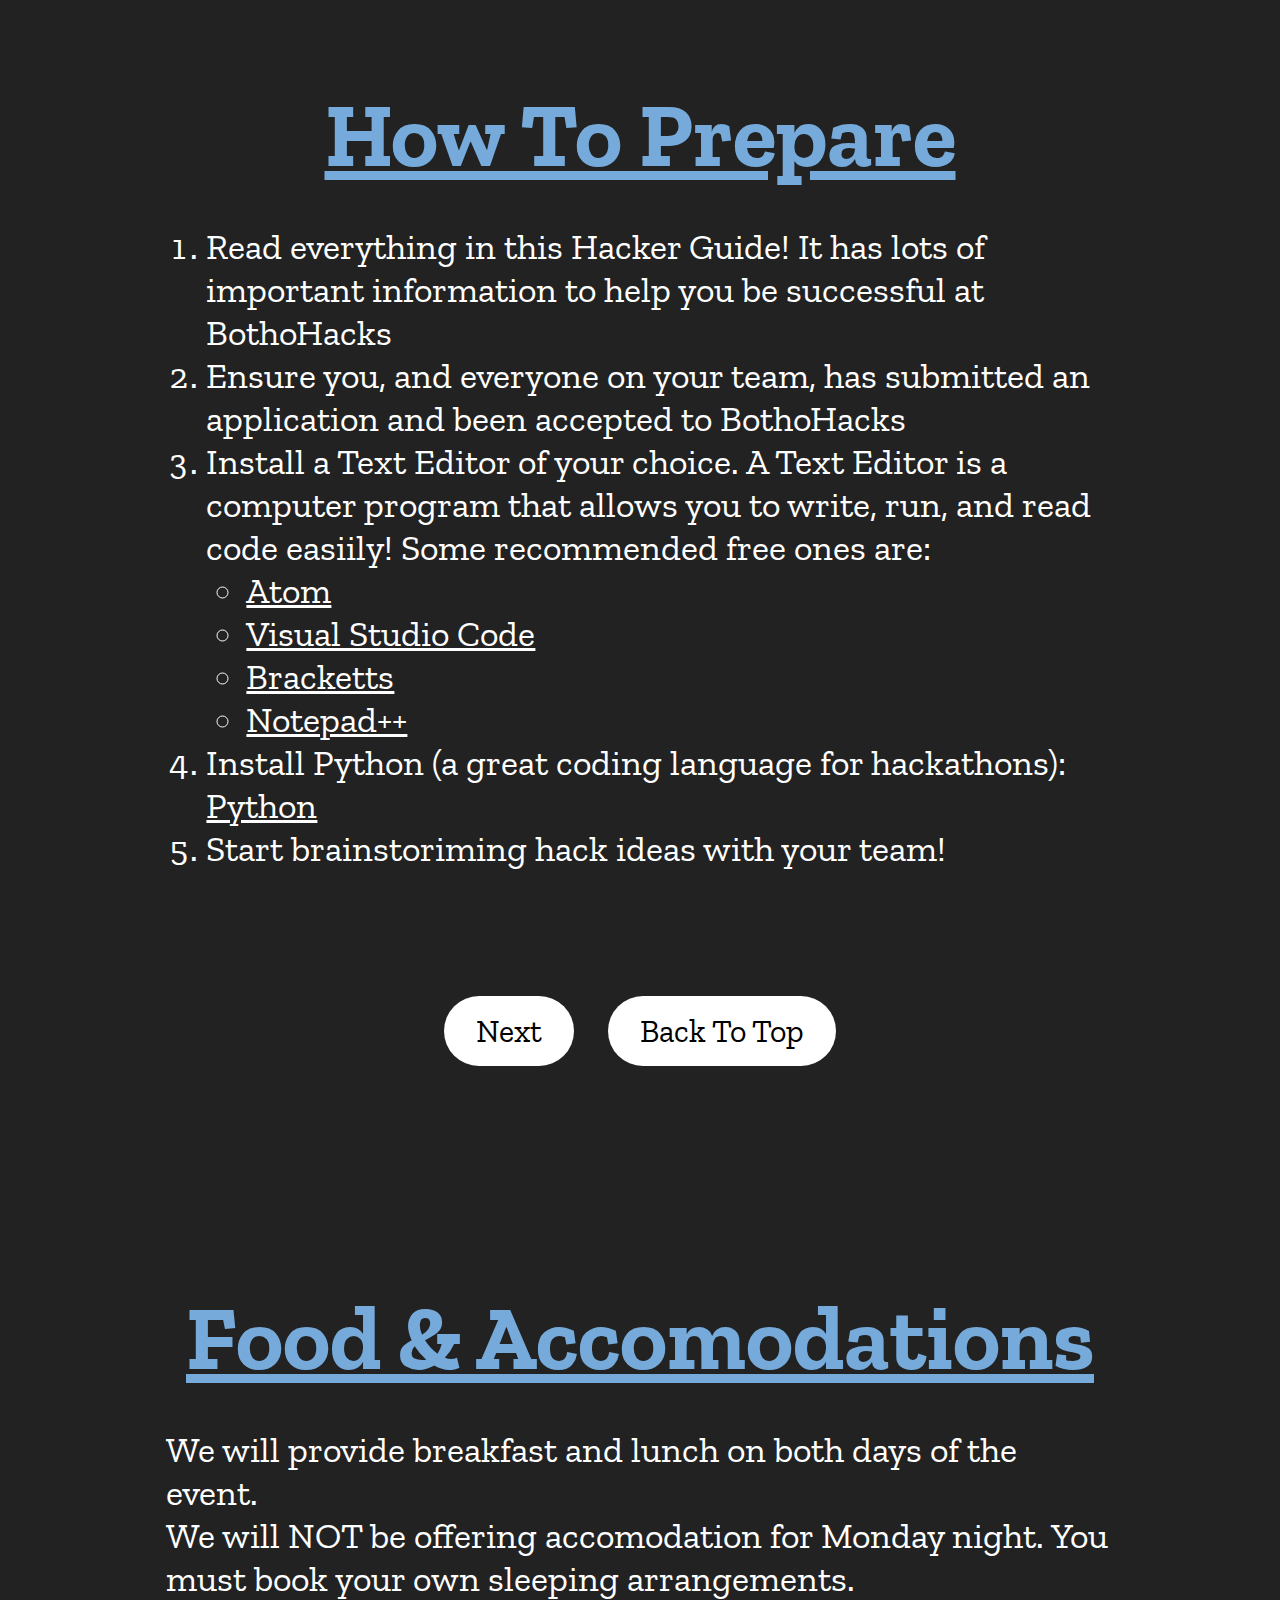
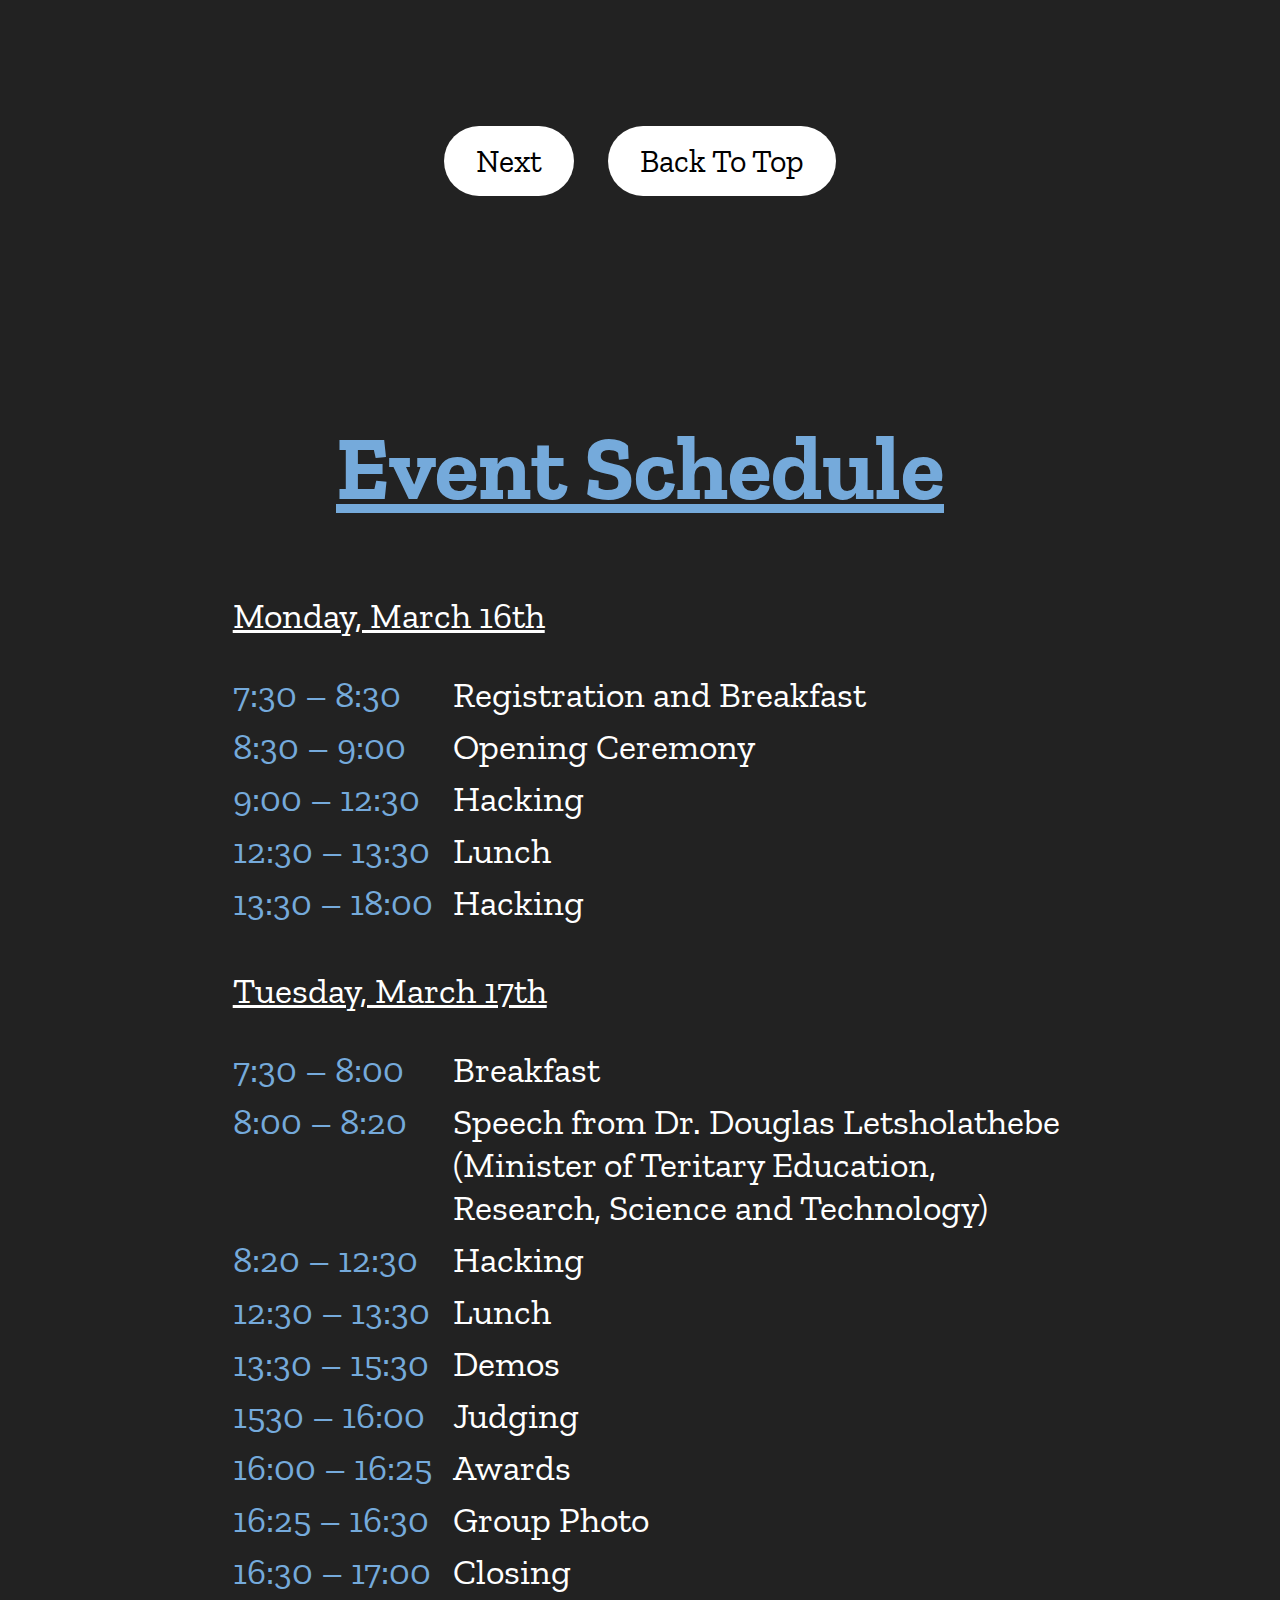
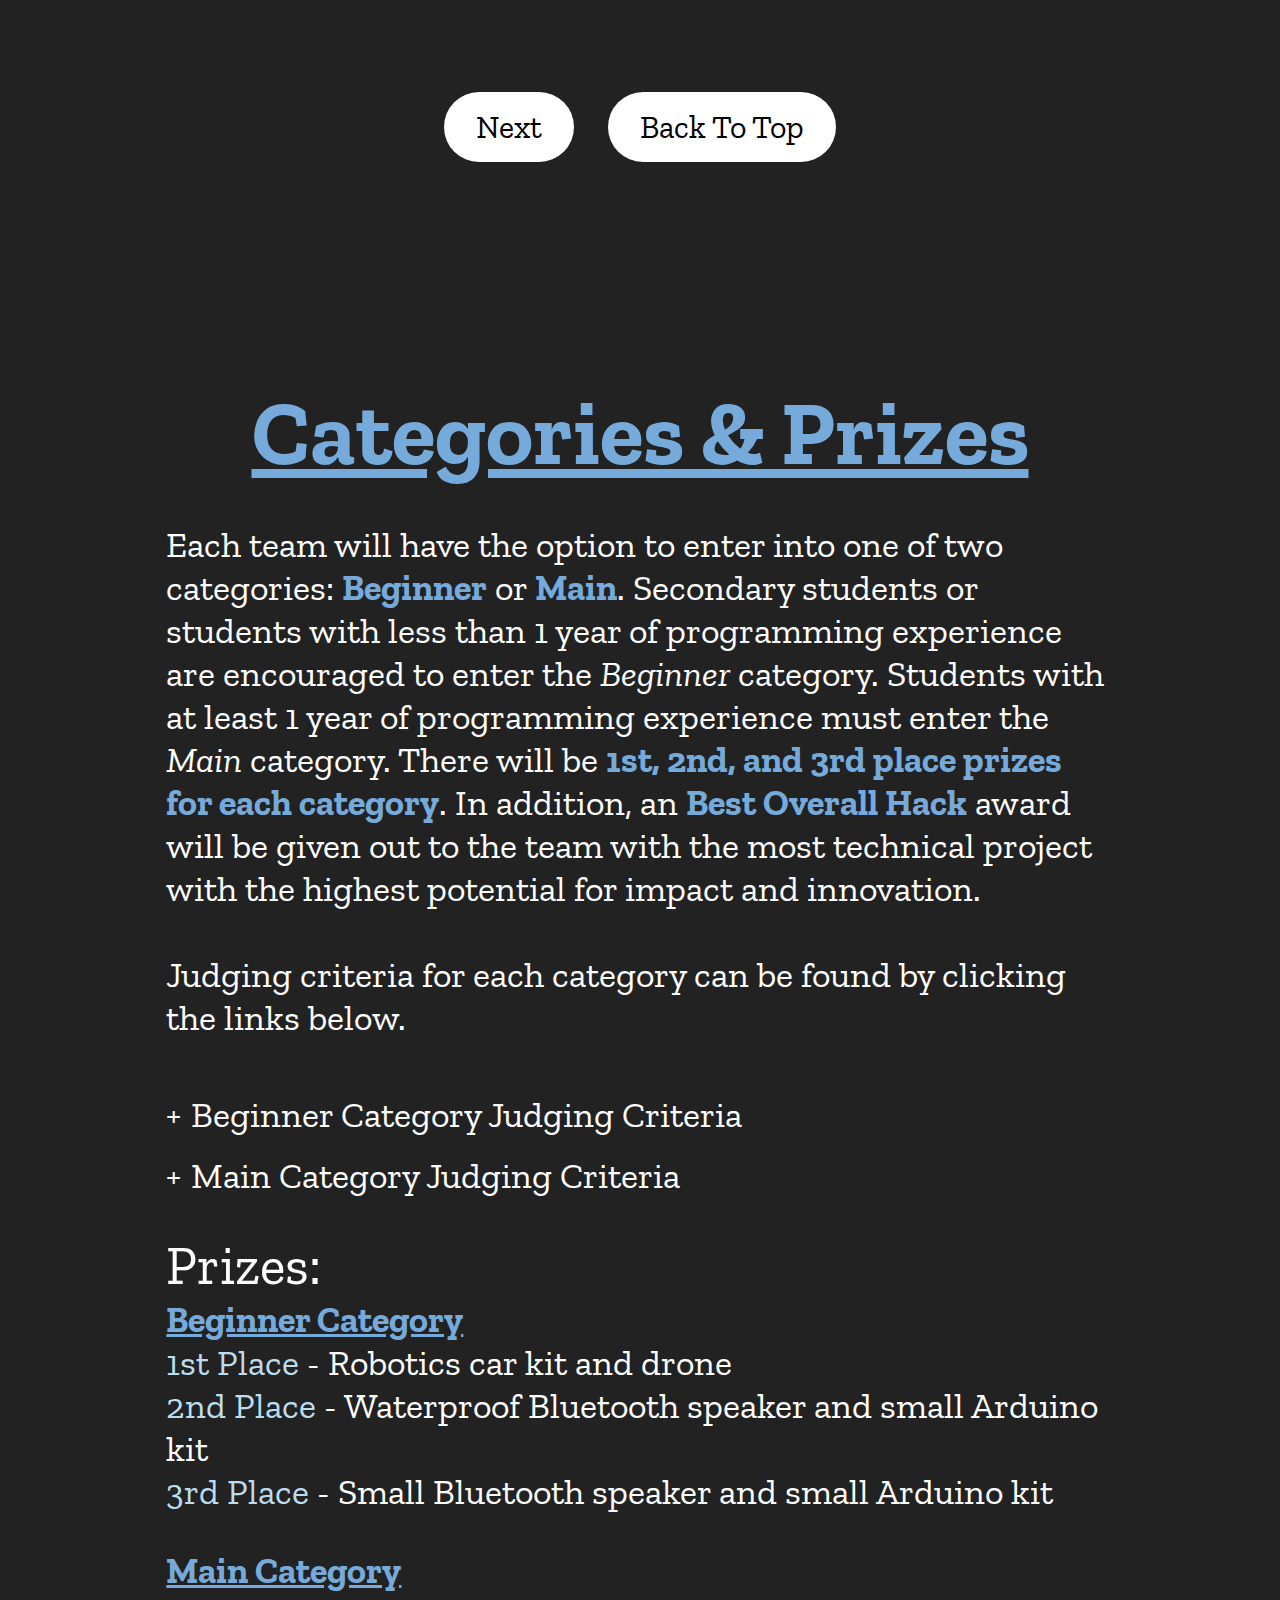
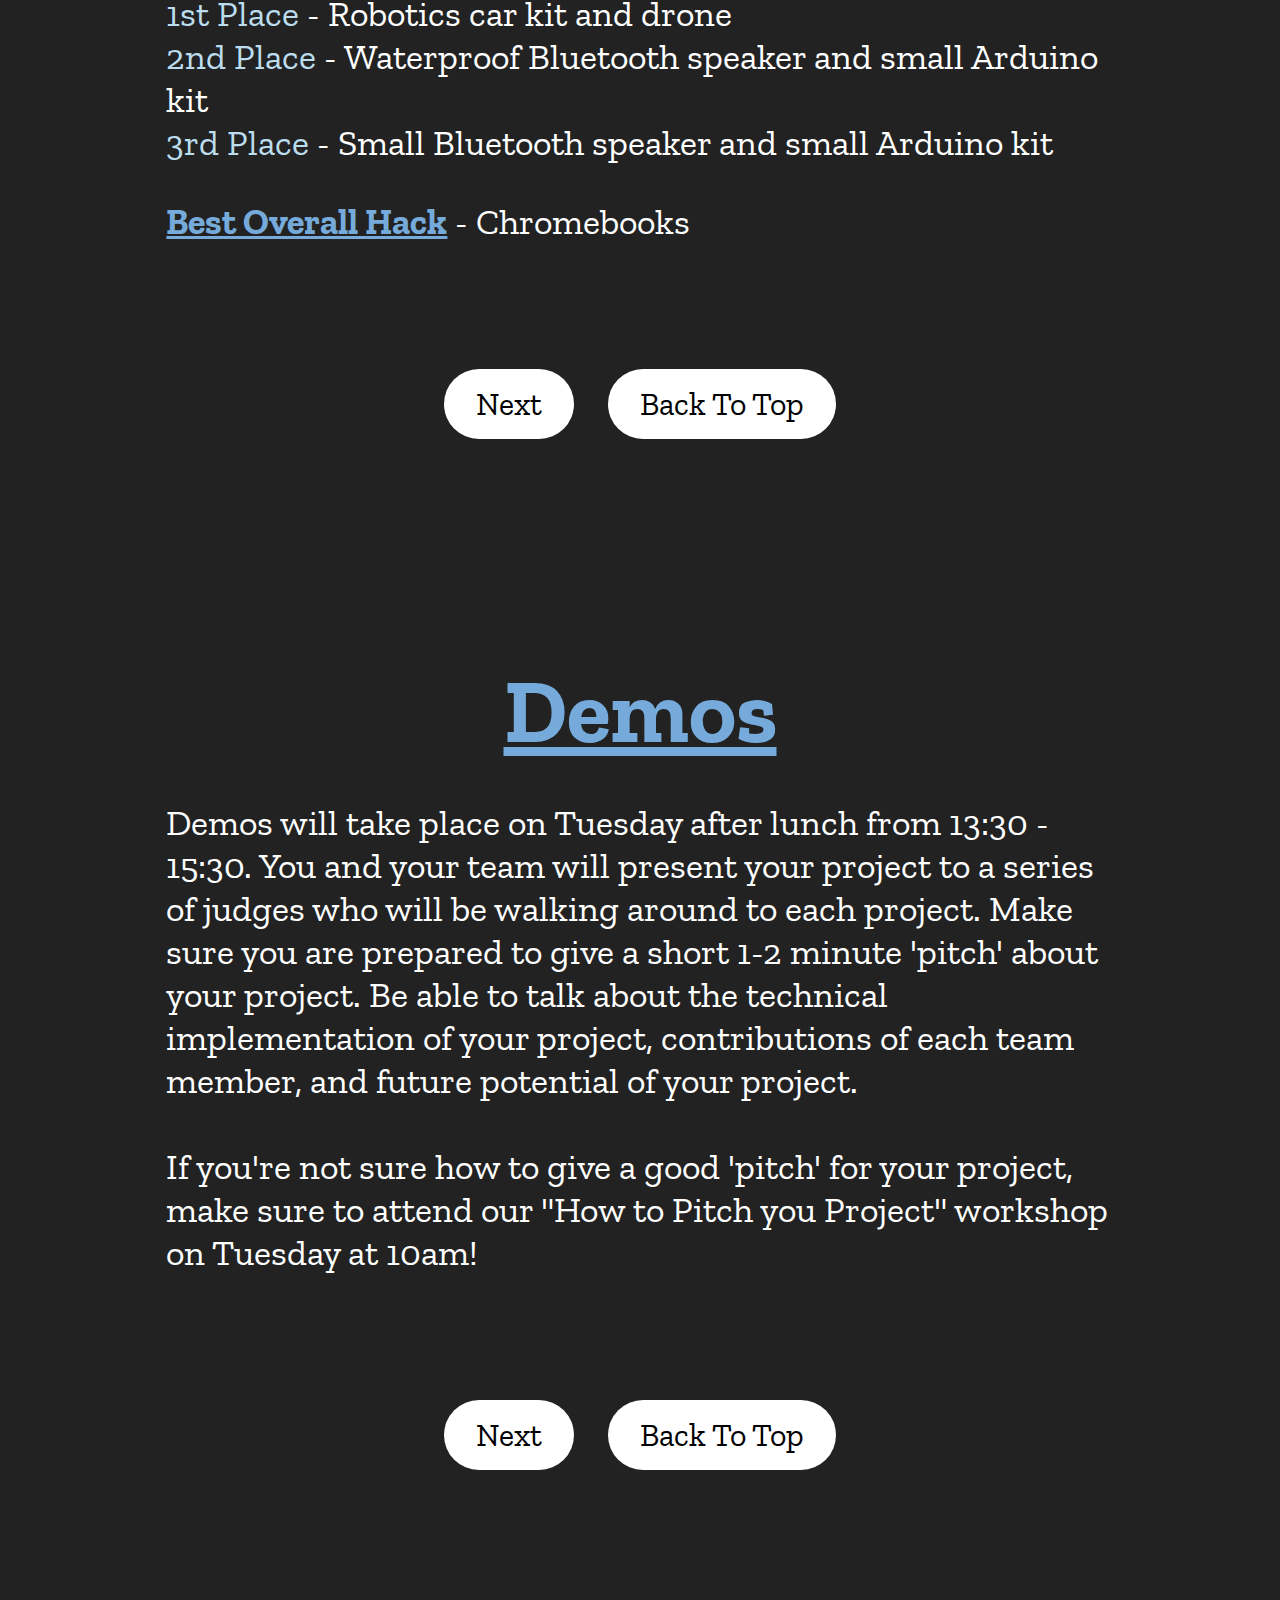
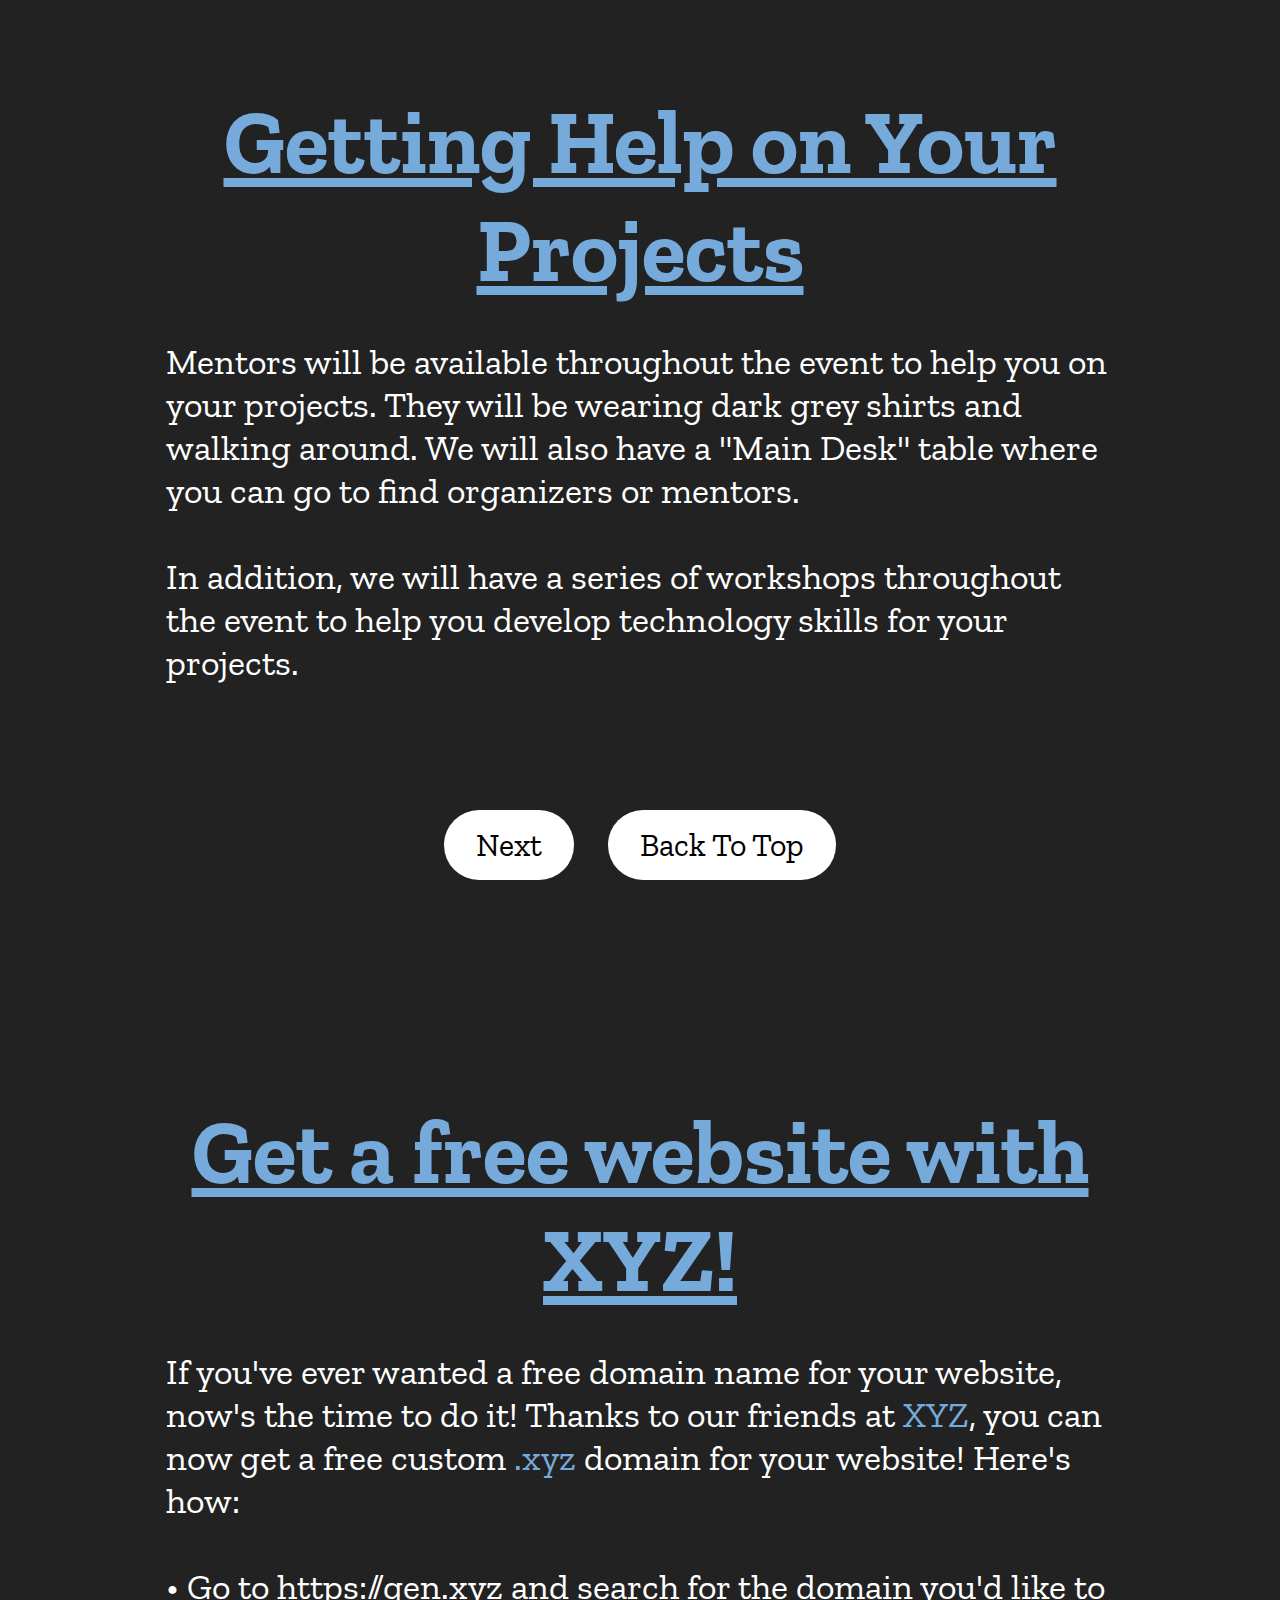
==== commit 153bedde: "changing hackerguide to main" ====
--- a/index.html
+++ b/index.html
@@ -1,416 +1,496 @@
-
-<!DOCTYPE html>
-<html class="animated fadeIn">
-<link rel="stylesheet" href="index.css"></link>
-<title>BothoHacks</title>
-<a
-  style="display:block;max-width:200px;min-width:60px;position:fixed;right:0px;width:10%;z-index:10000"
-  href="https://africahacks.com/?utm_medium=ApprovalBadge&utm_source=approved-hackathon"
-  target="_blank"
-  ><img
-    src="https://africahacks-assets.s3.amazonaws.com/approval-badge/white.svg"
-    alt="AfricaHacks approved Hackathon"
-    style="width:100%"
-    id="africahacks-approval-badge"
-/></a>
-<body>
-  <div class="animated fadeIn">
-    <script src="https://ajax.googleapis.com/ajax/libs/jquery/3.3.1/jquery.min.js"></script>
-    <script type="text/javascript" src="js/fade.js"></script>
-    <script type="text/javascript" src="js/scroll.js"></script>
-    <div class="gbg">
-      <div id="b" class="color-overlay">
-        <div class="reg">
-          <div style="width:100%; overflow:hidden; text-align: center; padding-top: 18vh;">
-            <div class="logoBox">
-              <object class="logo" data="partner-logos/BLogoBW.svg" type="image/svg+xml"></object>
-            </div>
-            <div class="titleBox">
-               <p class="title">Botho<em>Hacks</em></p>
-            </div>
-          </div>
-          <p class=title-desc style="margin-top: -.7em; font-size:2em; font-style:italic;">Developing technology to improve life in Africa</p>
-          <p class=title-desc style="margin-top: -.2em">A free Botswana-wide hackathon in Gaborone on March 16-17, 2020</p>
-          <p class=title-desc style="margin-top: -.5em">Hosted by <em>Botho University</em> in collaboration with</p>
-          <p class=title-desc style="margin-top: -1em"><em>Clemson University</em> and the <em>U.S. National Science Foundation</em></p>
-          <div class="spacer" style="height:3vh"></div>
-          <div class="buttonsContainer">
-            <div class="buttonBox">
-              <button style="padding-top:1em;padding-bottom:2.5em" class="button"  onclick="window.location.href = 'http://apply.bothohacks.org/login';"><p  style="padding-top: 1px; margin-top: inherit; margin-bottom:-10px;">Apply Now!</p><p style="font-size:.7em;margin-bottom:-2.5em; margin-top:.45em;">(due 06/03/2020)</p></button>
-            </div>
-            <div class="buttonBox">
-              <a style = "padding:0; margin:-.1em; display:inline-block;"href=mailto:info@bothohacks.org>
-                <button style="padding-top:1em;padding-bottom:2.5em" class="button"  onclick="window.location.href = 'http://apply.bothohacks.org/login';">
-                  <p  style="padding-top: 1px; margin-top: inherit; margin-bottom:-10px;">Email Us</p>
-                  <p class="dt" style="font-size:.7em;margin-bottom:-2.5em; margin-top:.45em; color:white;">Talk to Us!</p>
-                </button></a>
-            </div>
-          </div>
-
-          <div class="spacer" style="height:25vh"></div>
-        </div>
-      </div>
-    </div>
-    <div class="spacer" style="height:25vh"></div>
-
-
-
-
-
-    <div class = "sec">
-
-      <div class="FP">
-        <div class="case">
-          <p class=subtitle>what's <em>BothoHacks?</em></p>
-          <p class="desc"> BothoHacks is a nationwide hackathon for students in Botswana! It will be a 2-day creative marathon where students come together in teams and use their skills to take on real-world technical challenges and projects. In groups of 2 to 4, students will come up with an idea, and over the course of the hackathon, work together to make it a reality. In the meantime, they'll be competing for over P30,000 worth in prizes!</p>
-          <p class="desc">No matter your level of experience or field of study, we hope to see you at BothoHacks!</p>
-          <div class="spacer"></div>
-        </div>
-      </div>
-
-      <div style="padding-bottom: 1%;padding-left: 4%; padding-top:10%;border-left-style:dotted;border-left-color: white;"  class="SP">
-        <div class="case" style="margin-left:2%;">
-          <p class=subtitle><em>why</em> should I come?</p>
-          <ul>
-            <li><em>FREE Admission</em> - There's no cost to come to BothoHacks! Just bring your team, your idea, and your laptop.</li>
-            <li><em>Win Prizes</em> - Over P30,000 in prizes will be awarded at BothoHacks!</li>
-            <li><em>Earn a certificate</em> - All participants at BothoHacks will be able to download an AfricaHacks x BothoHacks Certificate of Achievement from certificate.africahacks.com!</li>
-            <li><em>Gain Exposure</em> - Show off your skills to local businesses and government officials!</li>
-            <li><em>Beginner and Advanced Categories</em> - You'll fit in and have a chance to compete regardless of your skill level</li>
-            <li><em>Learn New Skills</em> - Use our in-event workshops to learn marketable new skills (Python, Arduino)</li>
-            <li><em>Join an Incubator Program</em> - Winners of the advanced categories will have a chance to join AfricaHacks' business incubator</li>
-          </ul>
-        </div>
-      </div>
-    </div>
-
-
-
-
-    <div style="margin-left: 46.5%;" class="horizLine"></div>
-
-
-
-    <div class = "sec">
-      <div style="padding-top:2%;" class="SP">
-        <div class="case">
-          <p id="desc3" class=subtitle>what should I <em>bring?<em></p>
-          <ul>
-            <li><em>Teammates</em> - To take part in BothoHacks, you'll need a team of 2-4 students. No teams of 1 will be accepted.</li>
-            <li><em>An Idea</em> - At BothoHacks, what you create is totally up to you. If you need help coming up with an idea, check out our FAQs.</li>
-            <li><em>Your Laptop</em> - If you're going to be coding, you'll probably want something to do it on :). Make sure to bring your charger too!</li>
-            <li><em>Travel Accomodations</em> - Please make sure you have booked travel and a place to stay overnight.</li>
-          </ul>
-        </div>
-      </div>
-      <div style="padding-left: 4%; padding-top:10%;border-left-style:dotted;border-left-color: white;"  class="FP">
-        <div class="case">
-          <p id="desc4" class=subtitle>what's <em>provided?</em></p>
-          <ul>
-            <li><em>Food</em> - Breakfast and lunch will be provided on both days</li>
-            <li><em>Hacking Space</em> - Tables will be set up for you and your team to tackle your project together</li>
-            <li><em>WiFi</em> - The hacking space will have WiFi for participants to connect to the internet</li>
-          </ul>
-        </div>
-      </div>
-    </div>
-
-
-
-    <div style="margin-left: 46.5%;" class="horizLine"></div>
-
-
-
-    <div class = "sec">
-      <div style="padding-top: 1.5%" class="FP">
-        <div class="case">
-          <p class=subtitle>schedule</p>
-          <p class="desc">A quick rundown of the mini-events scheduled throughout the days of the hackathon.</p>
-
-          <p id="day" class="desc">Monday, March 16th</p>
-          <div class="schedule">
-            <div class="row">
-              <div class="column left">
-                <p class="event">7:30 – 8:30</p>
-              </div>
-              <div class="column right">
-                <p class="event">Registration and Breakfast</p>
-              </div>
-            </div>
-            <div class="row">
-              <div class="column left">
-                <p class="event">8:30 – 9:00</p>
-              </div>
-              <div class="column right">
-                <p class="event">Opening Ceremony</p>
-              </div>
-            </div>
-            <div class="row">
-              <div class="column left">
-                <p class="event">9:00 – 12:30</p>
-              </div>
-              <div class="column right">
-                <p class="event">Hacking</p>
-              </div>
-            </div>
-            <div class="row">
-              <div class="column left">
-                <p class="event">12:30  – 13:30</p>
-              </div>
-              <div class="column right">
-                <p class="event">Lunch</p>
-              </div>
-            </div>
-            <div class="row">
-              <div class="column left">
-                <p class="event">13:30  – 18:00</p>
-              </div>
-              <div class="column right">
-                <p class="event">Hacking</p>
-              </div>
-            </div>
-          </div>
-
-          <p id="day" class="desc">Tuesday, March 17th</p>
-          <div class="schedule">
-            <div class="row">
-              <div class="column left">
-                <p class="event">7:30   – 8:00</p>
-              </div>
-              <div class="column right">
-                <p class="event">Breakfast</p>
-              </div>
-            </div>
-              <div class="row">
-                <div class="column left">
-                  <p class="event">8:00   – 8:20</p>
-                </div>
-                <div class="column right">
-                  <p class="event">Speech from Dr. Douglas Letsholathebe (Minister of Teritary Education, Research, Science and Technology)</p>
-                </div>
-              </div>
-            <div class="row">
-              <div class="column left">
-                <p class="event">8:20   – 12:30</p>
-              </div>
-              <div class="column right">
-                <p class="event">Hacking</p>
-              </div>
-            </div>
-            <div class="row">
-              <div class="column left">
-                <p class="event">12:30  – 13:30 </p>
-              </div>
-              <div class="column right">
-                <p class="event">Lunch</p>
-              </div>
-            </div>
-            <div class="row">
-              <div class="column left">
-                <p class="event">13:30  – 15:30</p>
-              </div>
-              <div class="column right">
-                <p class="event">Demos</p>
-              </div>
-            </div>
-            <div class="row">
-              <div class="column left">
-                <p class="event">1530   – 16:00</p>
-              </div>
-              <div class="column right">
-                <p class="event">Judging</p>
-              </div>
-            </div>
-            <div class="row">
-              <div class="column left">
-                <p class="event">16:00  – 16:25</p>
-              </div>
-              <div class="column right">
-                <p class="event">Awards</p>
-              </div>
-            </div>
-            <div class="row">
-              <div class="column left">
-                <p class="event">16:25  – 16:30</p>
-              </div>
-              <div class="column right">
-                <p class="event">Group Photo</p>
-              </div>
-            </div>
-            <div class="row">
-              <div class="column left">
-                <p class="event">16:30  – 17:00</p>
-              </div>
-              <div class="column right">
-                <p class="event">Closing</p>
-              </div>
-            </div>
-          </div>
-        </div>
-      </div>
-      <div style="padding-left: 4%; padding-top:10%;border-left-style:dotted;border-left-color: white;padding-bottom:3%;" class="SP">
-        <div class="case">
-          <p id="desc5" class=subtitle>frequently asked <em>questions</em></p>
-          <p class="desc"> We've gotten a lot of questions about hackathons in the past, but below are some of the most common.</p>
-          <section class="faq-section">
-            <input type="checkbox" id="q1">
-            <label id="l1" for="q1">What is a hackathon?</label>
-            <p id="a1"> A hackathon is a 2-day-long event where teams of programmers, designers, and innovators get together to create impactful projects, learn from their peers, and interact with the wider tech community in their region.</p>
-
-            <input type="checkbox" id="q2">
-            <label id="l2" for="q2">Who is eligible to apply?</label>
-            <p id="a2"> The event is open to tertiary and secondary students, including students who have completed Form 5, but have not yet entered university. Please come to the hackathon with some form of current school/educational identification.</p>
-
-            <input type="checkbox" id="q7">
-            <label id="l7" for="q7">I'm a beginner. Can I still participate? </label>
-            <p id="a7">Yes. Familiarity with programming and some programming experience is helpful and encouraged, but this event is as much about learning, growing, and having fun as it is about competing. </p>
-
-            <input type="checkbox" id="q3">
-            <label id="l3" for="q3">What hardware/resources will be provided? </label>
-            <p id="a3"> We’ll have a small hardware lab with Arduinos and enough electronic components to help you make your hardware idea come to life! We’ll also have mentors available to help you overcome any  obstacles. </p>
-
-            <input type="checkbox" id="q4">
-            <label id="l4" for="q4">Does the word “hackathon” mean I’ll be hacking into things?</label>
-            <p id="a4"> It doesn’t! In this case, a “hack” is a project that you and your team work to build over the course of the event. No cybersecurity required.</p>
-
-            <input type="checkbox" id="q5">
-            <label id="l5" for="q5">What are some example projects?</label>
-            <p id="a5">In the past, we've seen groups make new devices or robots that automate everyday tasks, websites and games that educate or teach new skills, and data visualization websites that help us better understand our world. You might want to improve healthcare, transportation, or agriculture. You could help people live more sustainable lives or adapt to the realities of climate change. Feel free to take inspiration from these, but don't be afraid to try something new!</p>
-
-            <input type="checkbox" id="q10">
-            <label id="l10" for="q10">Are there prizes?</label>
-            <p id="a10">Yes! Over P30,000 worth in prizes will be awarded in categories like “Most Creative Hack”, “Best Hardware Hack”, and “Best Hack for Good”.</p>
-
-            <input type="checkbox" id="q11">
-            <label id="l11" for="q11">Does my whole team need to register?</label>
-            <p id="a11">Yes. Everyone on each team must register individually prior to the application deadline. Once you have registered, you will choose a team name and link your applications.</p>
-
-            <input type="checkbox" id="q6">
-            <label id="l6" for="q6">What do I need to bring?</label>
-            <p id="a6"> Not too much! Just you, your laptop (plus charger), and a good attitude. If you’d like to bring your own hardware, that’s fine too. </p>
-
-            <input type="checkbox" id="q8">
-            <label id="l8" for="q8">What do I do if I am not a student but would like to be involved?</label>
-            <p id="a8">Join us as a mentor! We’re always looking for people to help spread our passion for computer science! Apply to be a mentor <a style="color: #75aadb" href="https://docs.google.com/forms/d/e/1FAIpQLSeKnsH5IQwacB9sM8G5MjwCFFizdHFjOmx3aWbHNnIMCa-gkg/viewform?usp=sf_link">here</a>.</p>
-
-            <input type="checkbox" id="q9">
-            <label id="l9" for="q9">Will there be food?</label>
-            <p id="a9">Yes! Breakfast and lunch will be provided both days.</p>
-
-
-
-          </section>
-        </div>
-      </div>
-    </div>
-
-
-    <div style="margin-left: 46.5%;" class="horizLine"></div>
-
-
-    <div class = "sec">
-      <div style="padding-top:2%;" class="SP">
-        <div class="case">
-          <p class=subtitle>What <em>technologies</em> can I use?</p>
-          <p class="desc">You can use any programming languages, technologies, or tools that you want. Java, C/C++, C#, Javascript, Python, Ruby, Perl, HTML, PHP, Arduino, and more!  The event is open. Pick your favorite programming tools or pick up something new. It’s completely up to you.</p>
-          <p class="desc">We will also hold workshops at the event to teach new skills; however, we recommend that you come to the event with some tools you already know, in case the new things you learn don't end up fitting well with your project.</p>
-        </div>
-      </div>
-      <div style="padding-left: 4%; padding-top:10%;border-left-style:dotted;border-left-color: white;"  class="FP">
-        <div class="case">
-          <p class=subtitle>What's the<em> judging criteria?<em></p>
-          <p class="desc">We plan to judge projects on the following criteria:</p>
-          <ul>
-            <li><em>Potential Impact</em> - Does the hack attempt to address an important societal problem? Does it have the potential to make life better?</li>
-            <li><em>Creativity</em> - Is the hack interesting? Did the team think outside the box?</li>
-            <li><em>Difficulty</em> - Not everyone will have the same skill level coming in, so how much did your hack challenge your team?</li>
-            <li><em>Presentation</em> - How effectively, clearly, and convincingly did the team present their hack?</li>
-          </ul>
-        </div>
-      </div>
-    </div>
-
-
-
-    <div style="margin-left: 49.7%; width:15%;" class="horizLine"></div>
-
-
-
-
-     <div class = "sec">
-       <div style="padding-top:2%;padding-right: 4%; border-right-style:dotted; border-left-color: white;" class="SP">
-         <div style="padding-right:4%;" class="case">
-           <p class=subtitle>How can I<em> prepare</em> for the event?</p>
-           <p class="desc">Between now and the event, you can do the following:</p>
-           <ul>
-             <li><em>Brainstorm project ideas</em> with your team. The best ideas are creative, innovative, and beneficial to society, but also doable. If your idea is too big to build in two days, you might try to build just a piece of it, or a proof of concept.</li>
-             <li><em>Practice programming</em> with your team. Learn a new programming language, tool, or concept. Or practice with the tools you already know.</li>
-             <li><em>Install the tools</em> you are going to need on your laptop beforehand. We will have WiFi, but you don’t want to waste time downloading and installing stuff, if you can help it. Come ready to hit the ground running.</li>
-           </ul>
-         </div>
-       </div>
-       <!-- <div style="padding-left: 4%; padding-top:10%;border-left-style:dotted;border-left-color: white;"  class="FP">
-       </div> -->
-     </div>
-
-
-
-
-
-
-
-
-
-
-
-
-
-
-    <br>
-    <div class="spacer" style="height:12em"></div>
-
-    <div style="width:100%; overflow:hidden; text-align: center; padding-top: 18vh;">
-      <div class="titleBox">
-         <p class=title>Our <em>Partners<em></p>
-      </div>
-    </div>
-    <p class=title-desc style="margin-top: -.2em">This wouldn't be possible without our amazing partners!</p>
-    <br></br>
-
-    <div style="width:100%;margin-left:0%;">
-      <div class="plogo">
-        <object style="width:100%;" class="logo" data="partner-logos/clemson.svg" type="image/svg+xml"></object>
-      </div>
-      <div class="plogo">
-        <object style="width:100%;" class="logo" data="partner-logos/botho.svg" type="image/svg+xml"></object>
-      </div>
-      <div class="plogo">
-        <object style="width:100%;" class="logo" data="partner-logos/balsamiq.svg" type="image/svg+xml"></object>
-      </div>
-      <div class="plogo">
-        <object style="width:100%;" class="logo" data="partner-logos/xyz.svg" type="image/svg+xml"></object>
-      </div>
-      <div class="plogo">
-        <object style="width:100%;" class="logo" data="partner-logos/nsf.svg" type="image/svg+xml"></object>
-      </div>
-
-    </div>
-
-    <!-- <div style="width:80%;margin-left:10%;margin-bottom:10%;">
-      <div class="plogo">
-        <object class="logo" data="partner-logos/balsamiq.svg" type="image/svg+xml"></object>
-      </div>
-    </div> -->
-
-    <br>
-    <div class="spacer" style="height:12em"></div>
-    <div style="display:block; text-align:center;" class="buttonsContainer">
-      <div style="padding-top: 15%; display:block; text-align:center;"  class="buttonBox">
-        <a href=mailto:info@bothohacks.org><button class="button">More Questions?</button></a>
-      </div>
-    </div>
-  </div>
-
-
-  </body>
+<!doctype html>
+<html>
+	<head>
+		<title>BothoHacks 2020 Hacker Guide</title>
+		<link rel="stylesheet" href="style.css">
+		<script src="https://ajax.googleapis.com/ajax/libs/jquery/3.3.1/jquery.min.js"></script>
+		<script type="text/javascript" src="js/scroll.js"></script>
+		<link href="https://fonts.googleapis.com/css?family=Zilla+Slab&display=swap" rel="stylesheet">
+	</head>
+	<body>
+		<h1>BothoHacks 2020 Hacker Guide</h1>
+		<p class=subtitle>Monday, March 16th & Tuesday, March 17th</p>
+		<h3 class=dear-hacker>Dear Hacker,</h3>
+		<p class=content-text>We are so excited you are here for #BothoHacks2020, the first university hackathon in Botswana! This Hacker Guide contains important information on logistics, workshops, getting help, prizes, and more. If you have any questions, please email us at <a href = "mailto: info@bothohacks.org" style="color:#bbddee">info@bothohacks.org</a> or message us on <a href="https://www.facebook.com/bothohacks" style="color:#bbddee">Facebook</a>.</p>
+		<p class=content-text>Happy Hacking,<br />
+		The BothoHacks Team </p>
+		<h3 id="toc" class=table-of-contents>Table of Contents</h3>
+		<table align="center">
+			<tr>
+				<td><a href=#description>Event Description</a></td>
+			</tr>
+			<tr>
+				<td><a href=#dateAndLocation>Date and Location</a></td>
+			</tr>
+			<tr>
+				<td><a href=#communication>Communication</a></td>
+			</tr>
+			<tr>
+				<td><a href=#what-to-bring>What To Bring</a></td>
+			</tr>
+			<tr>
+				<td><a href=#how-to-prepare>How To Prepare</a></td>
+			</tr>
+			<tr>
+				<td><a href=#food>Food & Accomodation</a></td>
+			</tr>
+			<tr>
+				<td><a href=#Event-Schedule>Event Schedule</a></td>
+			</tr>
+			<!-- <tr>
+				<td><a href=#Workshops-Schedule>Workshops Schedule</a></td>
+			</tr> -->
+			<tr>
+				<td><a href=#Categories-Prizes>Categories & Prizes</a></td>
+			</tr>
+			<tr>
+				<td><a href=#Submitting-Projects>Demos</a></td>
+			</tr>
+			<tr>
+				<td><a href=#Project-Help>Getting Help on Your Projects</a></td>
+			</tr>
+			<tr>
+				<td><a href=#Free-Website>Get a FREE Website with XYZ!</a></td>
+			</tr>
+			<tr>
+				<td><a href=#Emergency-Contacts>Emergency Contacts</a></td>
+			</tr>
+		</table>
+
+		<h3 class=section-title id="description">Event Description</h3>
+		<p class=content-text>BothoHacks is a nationwide hackathon for students in Botswana! It will be a 2-day creative marathon where students come together in teams and use their skills to take on real-world technical challenges and projects. In groups of 2 to 4, students will come up with an idea, and over the course of the hackathon, work together to make it a reality. <br></br>
+		While the event is called a "hackathon", the "hacking" you will be doing is about making something, not hacking into a vulnerable computer or network. In our case, "hacking" is using technology to build a project that you will demo in front of judges at the end of the second day. <br /><br />
+
+		Note that <span style="color:#bbddee; font-size: 5vh;">we will not be offering accomodation for Monday night</span>. You must book your own sleeping arrangements. We will provide breakfast and lunch on both days.</p>
+		<div class="buttonsContainer">
+			<div class="buttonBox">
+				<a  href="#dateAndLocation"><button class="button">Next</button></a>
+			</div>
+			<div class="buttonBox">
+				<a  href="#toc"><button class="button">Back To Top</button></a>
+			</div>
+		</div>
+
+		<h3 class=section-title id="dateAndLocation">Date and Location</h3>
+		<p class=content-text>
+		BothoHacks is a 2-day event held on <span style="color: #75AADB; font-weight: bold">Monday, March 16th</span> and <span style="color: #75AADB; font-weight: bold">Tuesday, March 17th</span>. Check-in will begin at <span style="color: #75AADB; font-weight: bold">7:30</span> on both days. Day 1 will conclude at <span style="color: #75AADB; font-weight: bold">18:00</span> and Day 2 will conclude at <span style="color: #75AADB; font-weight: bold">17:00</span>.  A more specific <a href=#Event-Schedule>schedule</a> can be seen further on in the Hacker Guide. <br /><br />
+
+		BothoHacks will be held at <a href="https://goo.gl/maps/TzJSSdeDqbuQfyN78"><span style="color: #75AADB; font-weight: bold">Botho University</span></a> in Gaborone. The address of the venue is: <a href="https://goo.gl/maps/TzJSSdeDqbuQfyN78">Botho Education Park, Diratsame Mosielele, Gaborone, Botswana</a>. BothoHacks will be in the Multipurpose Hall on the upper floor of the OTSE Building. See below to locate the OTSE building on Botho University's campus. <br /><br />
+
+		<img class=building-img src="assets/building.jpg">
+
+		</p>
+		<div class="buttonsContainer">
+			<div class="buttonBox">
+				<a  href="#communication"><button class="button">Next</button></a>
+			</div>
+			<div class="buttonBox">
+				<a  href="#toc"><button class="button">Back To Top</button></a>
+			</div>
+		</div>
+
+		<h3 class=section-title id="communication">Communication</h3>
+		<p class=content-text>Pre-event communication will primarily be by email. We will be sending multiple updates and reminders as the event gets closer.<br /><br />
+
+		During the event, we will be using a microphone to make announcements and updates as needed. If you have any questions or need help during the event, please ask an organizer. All organizers will be in DARK GREY shirts. We will also have a "Main Desk" table that will be staffed by an organizer at all times. If you have questions during the event, please visit the Main Desk.<br /><br />
+
+		Don't forget to follow us on social media!! We will be periodically posting information about the event. Click below to connect with us and share how excited you are about <span style="color: #75AADB; font-weight: bold">#BothoHacks2020</span>!<br /></p>
+
+		<div class="content">
+ 		<div class="socialMediaIcons">
+	 		<a href="https://twitter.com/bothohacks"><img class="icon" src="https://i.imgur.com/8XkY28g.png" title="twitter" /></a>
+	 		<a href="https://www.facebook.com/bothohacks"><img class="icon" src="https://i.imgur.com/tXwdKca.png" title="facebook" /></a>
+	 		<a href="https://www.instagram.com/bothohacks"><img class="icon" src="assets/instagram.png" title="instagram" /></a>
+ 		</div>
+ 		</div>
+
+		<br /><br />
+		<p class=content-text>If you have questions or concerns before, during, or after the event, please email us at <a href = "mailto: info@bothohacks.org" style="color:#bbddee">info@bothohacks.org</a> or message us on <a href="https://www.facebook.com/bothohacks" style="color:#bbddee">Facebook</a>.<br /><br />
+
+		In case of an emergency, call one of the numbers below (these can also be found at the bottom of the Hacker Guide <a href=#Emergency-Contacts>here</a>). <br /><br />
+
+		<span style="color: #75AADB; font-weight: bold">Ambulance</span> - 997 <br />
+		<span style="color: #75AADB; font-weight: bold">Police</span> - 999 <br />
+		<span style="color: #75AADB; font-weight: bold">Fire Brigade</span> - 998 <br />
+		<span style="color: #75AADB; font-weight: bold">Medical Rescue</span> - 911 <br />
+
+		</p>
+		<div class="buttonsContainer">
+			<div class="buttonBox">
+				<a  href="#what-to-bring"><button class="button">Next</button></a>
+			</div>
+			<div class="buttonBox">
+				<a  href="#toc"><button class="button">Back To Top</button></a>
+			</div>
+		</div>
+		<h3 class=section-title id="what-to-bring">What To Bring</h3>
+		<ul class=content-text>
+		  	<li>A form of ID for check in (required). Example forms of ID include:</li>
+		  	    <ul class=content-text style="list-style-type:circle;">
+      				<li>University ID</li>
+      				<li>Government ID</li>
+      				<li>Envelope addressed to participant</li>
+      				<li>University transcript</li>
+      				<li>Email addressed to participant</li>
+    			</ul>
+  			<li>Laptop</li>
+  			<li>Laptop and phone chargers</li>
+  			<li>Headphones</li>
+  			<li>Paper and pens</li>
+  			<li>Water bottle</li>
+		</ul>
+		<div class="buttonsContainer">
+			<div class="buttonBox">
+				<a  href="#how-to-prepare"><button class="button">Next</button></a>
+			</div>
+			<div class="buttonBox">
+				<a  href="#toc"><button class="button">Back To Top</button></a>
+			</div>
+		</div>
+
+		<h3 class=section-title id="how-to-prepare">How To Prepare</h3>
+		<ol class=content-text>
+		  	<li>Read everything in this Hacker Guide! It has lots of important information to help you be successful at BothoHacks</li>
+		  	<li>Ensure you, and everyone on your team, has submitted an application and been accepted to BothoHacks</li>
+		  	<li>Install a Text Editor of your choice. A Text Editor is a computer program that allows you to write, run, and read code easiily! Some recommended free ones are:</li>
+		  	    <ul class=content-text style="list-style-type:circle;">
+      				<li><a href='https://atom.io/'>Atom</a></li>
+      				<li><a href='https://code.visualstudio.com/'>Visual Studio Code</a></li>
+      				<li><a href='http://brackets.io/'>Bracketts</a></li>
+      				<li><a href='https://notepad-plus-plus.org/'>Notepad++</a></li>
+    			</ul>
+				<li>Install Python (a great coding language for hackathons):   <a href='https://python.org/'>Python</a></li>
+  			<!-- <li>Identify which <a href=#Workshops-Schedule>workshops</a> you would like to attend and install the required software</li> -->
+  			<li>Start brainstoriming hack ideas with your team!</li>
+		</ol>
+		<div class="buttonsContainer">
+			<div class="buttonBox">
+				<a  href="#food"><button class="button">Next</button></a>
+			</div>
+			<div class="buttonBox">
+				<a  href="#toc"><button class="button">Back To Top</button></a>
+			</div>
+		</div>
+
+		<h3 class=section-title id="food">Food & Accomodations</h3>
+		<p class=content-text>We will provide breakfast and lunch on both days of the event. <br />
+		We will NOT be offering accomodation for Monday night. You must book your own sleeping arrangements.
+		</p>
+		<div class="buttonsContainer">
+			<div class="buttonBox">
+				<a  href="#Event-Schedule"><button class="button">Next</button></a>
+			</div>
+			<div class="buttonBox">
+				<a  href="#toc"><button class="button">Back To Top</button></a>
+			</div>
+		</div>
+
+
+
+		<h3 class=section-title id="Event-Schedule">Event Schedule</h3>
+		<br /><br />
+		<!-- <img src="assets/schedule.png" class=schedule-img> -->
+
+		<p id="day" class="desc">Monday, March 16th</p>
+		<div class="schedule">
+			<div class="row">
+				<div class="column left">
+					<p class="event">7:30 – 8:30</p>
+				</div>
+				<div class="column right">
+					<p class="event">Registration and Breakfast</p>
+				</div>
+			</div>
+			<div class="row">
+				<div class="column left">
+					<p class="event">8:30 – 9:00</p>
+				</div>
+				<div class="column right">
+					<p class="event">Opening Ceremony</p>
+				</div>
+			</div>
+			<div class="row">
+				<div class="column left">
+					<p class="event">9:00 – 12:30</p>
+				</div>
+				<div class="column right">
+					<p class="event">Hacking</p>
+				</div>
+			</div>
+			<div class="row">
+				<div class="column left">
+					<p class="event">12:30  – 13:30</p>
+				</div>
+				<div class="column right">
+					<p class="event">Lunch</p>
+				</div>
+			</div>
+			<div class="row">
+				<div class="column left">
+					<p class="event">13:30  – 18:00</p>
+				</div>
+				<div class="column right">
+					<p class="event">Hacking</p>
+				</div>
+			</div>
+		</div>
+
+		<p id="day" class="desc">Tuesday, March 17th</p>
+		<div class="schedule">
+			<div class="row">
+				<div class="column left">
+					<p class="event">7:30   – 8:00</p>
+				</div>
+				<div class="column right">
+					<p class="event">Breakfast</p>
+				</div>
+			</div>
+				<div class="row">
+					<div class="column left">
+						<p class="event">8:00   – 8:20</p>
+					</div>
+					<div class="column right">
+						<p class="event">Speech from Dr. Douglas Letsholathebe (Minister of Teritary Education, Research, Science and Technology)</p>
+					</div>
+				</div>
+			<div class="row">
+				<div class="column left">
+					<p class="event">8:20   – 12:30</p>
+				</div>
+				<div class="column right">
+					<p class="event">Hacking</p>
+				</div>
+			</div>
+			<div class="row">
+				<div class="column left">
+					<p class="event">12:30  – 13:30 </p>
+				</div>
+				<div class="column right">
+					<p class="event">Lunch</p>
+				</div>
+			</div>
+			<div class="row">
+				<div class="column left">
+					<p class="event">13:30  – 15:30</p>
+				</div>
+				<div class="column right">
+					<p class="event">Demos</p>
+				</div>
+			</div>
+			<div class="row">
+				<div class="column left">
+					<p class="event">1530   – 16:00</p>
+				</div>
+				<div class="column right">
+					<p class="event">Judging</p>
+				</div>
+			</div>
+			<div class="row">
+				<div class="column left">
+					<p class="event">16:00  – 16:25</p>
+				</div>
+				<div class="column right">
+					<p class="event">Awards</p>
+				</div>
+			</div>
+			<div class="row">
+				<div class="column left">
+					<p class="event">16:25  – 16:30</p>
+				</div>
+				<div class="column right">
+					<p class="event">Group Photo</p>
+				</div>
+			</div>
+			<div class="row">
+				<div class="column left">
+					<p class="event">16:30  – 17:00</p>
+				</div>
+				<div class="column right">
+					<p class="event">Closing</p>
+				</div>
+			</div>
+		</div>
+
+		<div class="buttonsContainer">
+			<div class="buttonBox">
+				<a  href="#Categories-Prizes"><button class="button">Next</button></a>
+			</div>
+			<div class="buttonBox">
+				<a  href="#toc"><button class="button">Back To Top</button></a>
+			</div>
+		</div>
+
+
+
+		<!-- <h3 class=section-title id="Workshops-Schedule">Workshop Schedule</h3>
+		<br />
+		<p class=content-text>Click on each workshop to see a description of the workshop and REQUIRED SOFTWARE you should install BEFORE the event.</p>
+		<p class=content-text><span style="font-size:4vh;">Day 1: Monday, March 16th</span></p>
+
+		<button class="collapsible">10:00 - 11:00 Intro to Hardware (location)</button>
+		<div class="collapse-content">
+		  <p class=workshop-description>Learn how to program circuits using Arduinos, a physical programmable circuit board. You'll learn how to use a software, or IDE (Integrated Development Environment) that runs on your computer, to write and upload the computer code to the physical board. Arduino boards are able to read inputs - light on a sensor, a finger on a button, or a Twitter message - and turn it into an output - activating a motor, turning on an LED, publishing something online.</p>
+		  <p>Recommended Installs/Prerequisites:</p>
+		  <ul>
+		  	<li><a href="https://www.arduino.cc/en/Main/Software#download" style="color:#000000">Install the IDE</a> (not the text editor)</li>
+		  	<li>Read an <a href="https://www.arduino.cc/en/Guide/Introduction" style="color:#000000">Introduction to Arduinos</a> and why you should use them</li>
+		  </ul>
+		</div>
+		<button class="collapsible">11:00 - 12:00 Intermediate Hardware (location)</button>
+		<div class="collapse-content">
+		  <p class=workshop-description>.</p>
+		</div>
+		<button class="collapsible">14:00 - 15:00 Data Management Best Practices (location)</button>
+		<div class="collapse-content">
+		  <p class=workshop-description>Come learn about Data Management Best Practices from Calvin Davids, the Director-IT of <a href='https://kyc-bw.com/' style="color:#000000">KYC Botswana</a>.</p>
+		   <p>No Recommended Installs/Prerequisites</p>
+		</div>
+		<button class="collapsible">15:00 - 16:00 Data Management in Banking (location)</button>
+		<div class="collapse-content">
+		  <p class=workshop-description>The Head of Transformation for Stanbic Bank Botswana, Nkamo Mprudi, will be teaching this workshop on Data Management in Banking.</p>
+		  <p>No Recommended Installs/Prerequisites</p>
+		</div>
+		<button class="collapsible">16:00 - 17:00 Risk Management through Data Analytics (location)</button>
+		<div class="collapse-content">
+		  <p class=workshop-description>Leonard Masenda, the Head of Research and Development for Central Traffic Intelligence, will be facilitating this workshop on Risk Management through Data Analytics.</p>
+		  <p>No Recommended Installs/Prerequisites</p>
+		</div>
+		<div class="buttonsContainer">
+			<div class="buttonBox">
+				<a  href="#Categories-Prizes"><button class="button">Next</button></a>
+			</div>
+			<div class="buttonBox">
+				<a  href="#toc"><button class="button">Back To Top</button></a>
+			</div>
+		</div> -->
+
+		<h3 class=section-title id="Categories-Prizes">Categories & Prizes</h3>
+		<p class=content-text>Each team will have the option to enter into one of two categories: <span style="color: #75AADB; font-weight: bold">Beginner</span> or <span style="color: #75AADB; font-weight: bold">Main</span>. Secondary students or students with less than 1 year of programming experience are encouraged to enter the <span style="font-style:italic">Beginner</span> category. Students with at least 1 year of programming experience must enter the <span style="font-style:italic">Main</span> category. There will be <span style="color: #75AADB; font-weight: bold">1st, 2nd, and 3rd place prizes for each category</span>. In addition, an <span style="color: #75AADB; font-weight: bold">Best Overall Hack</span> award will be given out to the team with the most technical project with the highest potential for impact and innovation. <br /><br />
+		Judging criteria for each category can be found by clicking the links below. <br />
+		</p>
+
+
+		<section class="faq-section">
+      <input type="checkbox" id="q1">
+      <label id="l1" for="q1">Beginner Category Judging Criteria</label>
+      <p id="a1">
+				&bull; <em id="blue">Learning</em> - Did you go to workshops and improve your skills over the course of the hackathon? <br>
+				&bull; <em id="blue">Creativity</em> - Did you think outside the box for your idea? <br>
+				&bull; <em id="blue">Ambitiousness</em> - Did you challenge yourself to do something you couldn't have before the hackathon? <br>
+			</p>
+
+      <input type="checkbox" id="q2">
+      <label id="l2" for="q2">Main Category Judging Criteria</label>
+      <p id="a2">
+				&bull; <em id="blue">Helpfulness</em> - Was your idea something that has the potential to help someone? <br>
+				&bull; <em id="blue">Difficulty</em> - Was your project challenging to put together? <br>
+				&bull; <em id="blue">Inventiveness</em> - Was your idea something new and creative? <br>
+			</p>
+		</section>
+
+		<p>
+		<p class=content-text><span style="font-size:6vh;">Prizes:</span><br />
+		<span class=schedule-day>Beginner Category</span><br />
+		<span style="color: #bbddee">1st Place</span> - Robotics car kit and drone<br />
+		<span style="color: #bbddee">2nd Place</span> - Waterproof Bluetooth speaker and small Arduino kit <br />
+		<span style="color: #bbddee">3rd Place</span> - Small Bluetooth speaker and small Arduino kit </p>
+
+		<p class=content-text><span class=schedule-day>Main Category</span><br />
+		<span style="color: #bbddee">1st Place</span> - Robotics car kit and drone<br />
+		<span style="color: #bbddee">2nd Place</span> - Waterproof Bluetooth speaker and small Arduino kit <br />
+		<span style="color: #bbddee">3rd Place</span> - Small Bluetooth speaker and small Arduino kit </p>
+
+		<p class=content-text><span class=schedule-day>Best Overall Hack</span> - Chromebooks</p>
+
+		</p>
+		<div class="buttonsContainer">
+			<div class="buttonBox">
+				<a  href="#Submitting-Projects"><button class="button">Next</button></a>
+			</div>
+			<div class="buttonBox">
+				<a  href="#toc"><button class="button">Back To Top</button></a>
+			</div>
+		</div>
+
+		<h3 class=section-title id="Submitting-Projects">Demos</h3>
+		<p class=content-text>Demos will take place on Tuesday after lunch from 13:30 - 15:30. You and your team will present your project to a series of judges who will be walking around to each project. Make sure you are prepared to give a short 1-2 minute 'pitch' about your project. Be able to talk about the technical implementation of your project, contributions of each team member, and future potential of your project. <br /><br />
+
+		If you're not sure how to give a good 'pitch' for your project, make sure to attend our "How to Pitch you Project" workshop on Tuesday at 10am!
+		</p>
+		<div class="buttonsContainer">
+			<div class="buttonBox">
+				<a  href="#Project-Help"><button class="button">Next</button></a>
+			</div>
+			<div class="buttonBox">
+				<a  href="#toc"><button class="button">Back To Top</button></a>
+			</div>
+		</div>
+
+		<h3 class=section-title id="Project-Help">Getting Help on Your Projects</h3>
+		<p class=content-text>
+			Mentors will be available throughout the event to help you on your projects. They will be wearing dark grey shirts and walking around. We will also have a "Main Desk" table where you can go to find organizers or mentors.<br /><br />
+			In addition, we will have a series of workshops throughout the event to help you develop technology skills for your projects.
+		</p>
+		<div class="buttonsContainer">
+			<div class="buttonBox">
+				<a  href="#Free-Website"><button class="button">Next</button></a>
+			</div>
+			<div class="buttonBox">
+				<a  href="#toc"><button class="button">Back To Top</button></a>
+			</div>
+		</div>
+
+		<h3 class=section-title id="Free-Website">Get a free website with XYZ!</h3>
+		<p class=content-text>
+			If you've ever wanted a free domain name for your website, now's the time to do it! Thanks to our friends at <em id="blue">XYZ</em>, you can now get a free custom <em id="blue">.xyz</em> domain for your website! Here's how: <br><br>
+			&bull; Go to <a href="https://gen.xyz">https://gen.xyz</a> and search for the domain you'd like to use <br>
+			&bull; Select 1-year term <br>
+			&bull; Click “Next: Recommended Add-Ons” and choose any add-ons you’d like <br>
+			&bull; Click “Next: Information & Checkout” <br>
+			&bull; Enter promo code: BOTHOHACKS20 -> new total is $0.00 <br>
+			&bull; Enter your contact details <br>
+			&bull; Choose PayPal or Credit Card as preferred payment method <br>
+			&bull; Check ✓ the box next to “I agree to...” <br>
+			&bull; Click “Submit Order” <br><br>
+
+			When you're done with that, if you have a site you'd like to host at that domain, check out <a href="https://medium.com/@ebenz99/how-to-set-up-github-pages-with-gen-xyz-domains-c41b20cbc56">this instructional guide</a> on how to do it for free with Github!
+		</p>
+		<div class="buttonsContainer">
+			<div class="buttonBox">
+				<a  href="#Emergency-Contacts"><button class="button">Next</button></a>
+			</div>
+			<div class="buttonBox">
+				<a  href="#toc"><button class="button">Back To Top</button></a>
+			</div>
+		</div>
+
+		<h3 class=section-title id="Emergency-Contacts">Emergency Contacts</h3>
+		<p class=emergency-contact-text>
+		<span style="color: #75AADB; font-weight: bold">Ambulance</span> - 997 <br />
+		<span style="color: #75AADB; font-weight: bold">Police</span> - 999 <br />
+		<span style="color: #75AADB; font-weight: bold">Fire Brigade</span> - 998 <br />
+		<span style="color: #75AADB; font-weight: bold">Medical Rescue</span> - 911 <br /></p>
+		<div class="buttonsContainer">
+			<div class="buttonBox">
+				<a  href="#toc"><button class="button">Back To Top</button></a>
+			</div>
+		</div>
+
+	</body>
 </html>
+<script>
+	var coll = document.getElementsByClassName("collapsible");
+	var i;
+
+	for (i = 0; i < coll.length; i++) {
+	  coll[i].addEventListener("click", function() {
+	    this.classList.toggle("active");
+	    var content = this.nextElementSibling;
+	    if (content.style.maxHeight){
+	      content.style.maxHeight = null;
+	    } else {
+	      content.style.maxHeight = content.scrollHeight + "px";
+	    }
+	  });
+	}
+</script>
--- a/style.css
+++ b/style.css
@@ -0,0 +1,370 @@
+body {
+	background-color: #222222;
+	width: 74vw;
+	margin: auto;
+}
+
+a {
+	color: white;
+	text-decoration: underline;
+}
+
+h1 {
+	color: #75AADB;
+	font-family: Zilla Slab;
+	text-align: center;
+	margin-bottom: 0;
+	font-size: 9vh;
+}
+
+.subtitle {
+	color: #ffffff;
+	font-family: Zilla Slab;
+	font-style: italic;
+	text-align: center;
+	margin-top: 0;
+	font-size: 5vh;
+}
+
+.table-of-contents {
+	padding-top: 15vh;
+	color: #75aadb;
+	font-family: Zilla Slab;
+	text-align: center;
+	margin-bottom: 0;
+	font-size: 7vh;
+}
+
+.section-title {
+	padding-top: 10vh;
+	color: #75aadb;
+	font-family: Zilla Slab;
+	text-align: center;
+	text-decoration: underline;
+	margin-bottom: 0;
+	font-size: 10vh;
+}
+
+.dear-hacker {
+	color: #75aadb;
+	font-family: Zilla Slab;
+	font-size: 11vh;
+	margin-bottom: 0;
+}
+
+.content-text {
+	color: #ffffff;
+	font-family: Zilla Slab;
+	font-size: 4vh;
+}
+
+.emergency-contact-text {
+	color: #ffffff;
+	font-family: Zilla Slab;
+	font-size: 4vh;
+	text-align: center;
+}
+
+td {
+	text-align: center;
+	color: #ffffff;
+	font-family: Zilla Slab;
+	font-size: 5vh;
+}
+
+
+.buttonsContainer {
+	padding-top: 10vh;
+	text-align: center;
+	padding-left: 10%;
+	width: 80%;
+}
+
+.buttonBox {
+	padding-left: 2%;
+	padding-right: 2%;
+    text-align:center;
+    display: inline-block;
+    padding-bottom: 5%;
+}
+
+.button {
+  margin: 0 auto;
+  display: inline-block;
+  padding: .5em 1em;
+  font-size: 2em;
+  font-family:Zilla Slab;
+  cursor: pointer;
+  text-align: center;
+  text-decoration: none;
+  outline: none;
+  color: black;
+  background-color: #fff;
+  border: none;
+  border-radius: 3em;
+}
+
+.button:hover {background-color: #eee}
+
+.button:active {
+  background-color: #75aadb;
+}
+
+.schedule-day {
+	color: #75AADB;
+	font-family: Zilla Slab;
+	font-size: 4vh;
+	text-decoration: underline;
+	font-weight: bold;
+}
+
+.building-img {
+	width: 60vw;
+	height: auto;
+	display: block;
+  	margin-left: auto;
+  	margin-right: auto;
+}
+
+.content {
+    position: relative;
+    display: flex;
+    flex-direction: column;
+    align-content: center;
+    justify-content: center;
+    align-items: center;
+}
+
+.socialMediaIcons {
+    display: flex;
+    justify-content: space-between;
+    flex-direction: row;
+    width: 30vw;
+    height: 10vh;
+}
+
+.icon {
+    width: 7vw;
+    height: 7vw;
+    display: flex;
+    align-items: center;
+    justify-content: center;
+}
+
+.schedule-img {
+  display: block;
+  margin-left: auto;
+  margin-right: auto;
+}
+
+
+
+/*Add some spacing*/
+.faq-section{
+	position: relative;
+}
+/*Hide the paragraphs*/
+.faq-section p{
+	display: none;
+}
+/*Hide the checkboxes */
+.faq-section input{
+	position: relative;
+	z-index: 2;	opacity: 0;
+	display: none\9; /* IE8 and below */
+/*	margin: 0;*/
+	width: 100%;
+	height: 1vw;
+	margin: 0 10% 0 0%;
+}
+/*Show only the clipped intro */
+.faq-section label+p{
+	color: white;
+	font-size: 4vh;
+	transition: all .15s ease-out;
+	font-family: Zilla Slab;
+	margin-left: 1.5vw;
+	/* Clipping text */
+	text-overflow: ellipsis;
+	white-space: nowrap;
+	overflow: hidden;
+}
+.faq-section p{
+	width: 50%;
+	display: none;
+
+}
+/*Style the label*/
+.faq-section label{
+/*	text-indent: -.9em;*/
+	cursor: pointer;
+	display: block;
+	font-size: 4vh;
+	display: block;
+	position: relative;
+	font-family: Zilla Slab;
+	color: white;
+/*	height: 5%;*/
+	--pwidth: 100vw;
+	height:calc(1/var(--pwidth));
+	/*padding: .5em .5em;*/
+	transition: all .15s ease-out;
+}
+/*Remove text selection when toggle-ing*/
+.faq-section label::selection{
+	background: none;
+}
+/*Question 1*/
+.faq-section #l1::before{
+	content: '+ ';
+	position: relative;
+	float:left;
+	padding-right: 1%;
+}
+
+.faq-section #q1[type=checkbox]:checked~#l1::before{
+	content: '- ';
+	position: relative;
+	float:left;
+	padding-right: 1%;
+}
+/*If the checkbox is checked, show all paragraphs*/
+.faq-section #q1[type=checkbox]:checked~#a1{
+	display: block;
+	color: white;
+	font-family: Zilla Slab;
+	font-size: 4vh;
+	margin-left: 2.5em;
+	margin-top: .5em;
+	margin-bottom: .5em;
+	/* restore clipping defaults */
+	text-overflow: none;
+	white-space: normal;
+	width: 100%;
+	overflow: visible;
+}
+/*Question 2*/
+.faq-section #l2::before{
+	content: '+ ';
+	position: relative;
+	float:left;
+	padding-right: 1%;
+}
+.faq-section #q2[type=checkbox]:checked~#l2::before{
+	content: '- ';
+	position: relative;
+	float:left;
+	padding-right: 1%;
+}
+.faq-section #q2[type=checkbox]:checked~#a2{
+	display: block;
+	color: white;
+	font-family: Zilla Slab;
+	font-size: 4vh;
+	margin-left: 2.5em;
+	margin-top: .5em;
+	margin-bottom: .5em;
+	/* restore clipping defaults */
+	text-overflow: none;
+	white-space: normal;
+	width: 100%;
+	overflow: visible;
+}
+
+em#blue {
+	color: #75aadb;
+	font-style: normal;
+}
+
+.collapsible {
+  background-color: #777;
+  color: white;
+  cursor: pointer;
+  padding: 18px;
+  width: 100%;
+  border: none;
+  text-align: left;
+  outline: solid;
+  outline-color: #75aadb;
+  font-size: 15px;
+}
+
+.active, .collapsible:hover {
+  background-color: #555;
+}
+
+.collapsible:after {
+  content: '\002B';
+  color: white;
+  font-weight: bold;
+  float: right;
+  margin-left: 5px;
+}
+
+.active:after {
+  content: "\2212";
+}
+
+.collapse-content {
+  padding: 0 18px;
+  max-height: 0;
+  overflow: hidden;
+  transition: max-height 0.2s ease-out;
+  background-color: #f1f1f1;
+}
+
+.workshop-description {
+	font-style: italic;
+}
+
+
+
+.desc {
+	padding-left: 2%;
+	width: 95%;
+	text-align:left;
+	font-family:Zilla Slab;
+	color:white;
+	font-size:4vh;
+}
+#day{
+	text-decoration:underline;
+    padding-left: 7%;
+}
+
+.schedule {
+  padding-left: 7%;
+  font-family:Zilla Slab;
+  color:white;
+  font-size:4vh;
+  box-sizing: border-box;
+}
+
+.event {
+	margin:0%;
+}
+
+.column {
+  float: left;
+  padding: 0%;
+  color: white;
+  box-sizing: border-box;
+}
+
+.left {
+  width: 25%;
+  padding-right: 2%;
+  color: #75aadb;
+}
+
+.right {
+  width: 70%;
+}
+
+.row:after {
+  box-sizing: border-box;
+  content: "";
+  display: table;
+  clear: both;
+  padding-bottom: 1vh;
+}
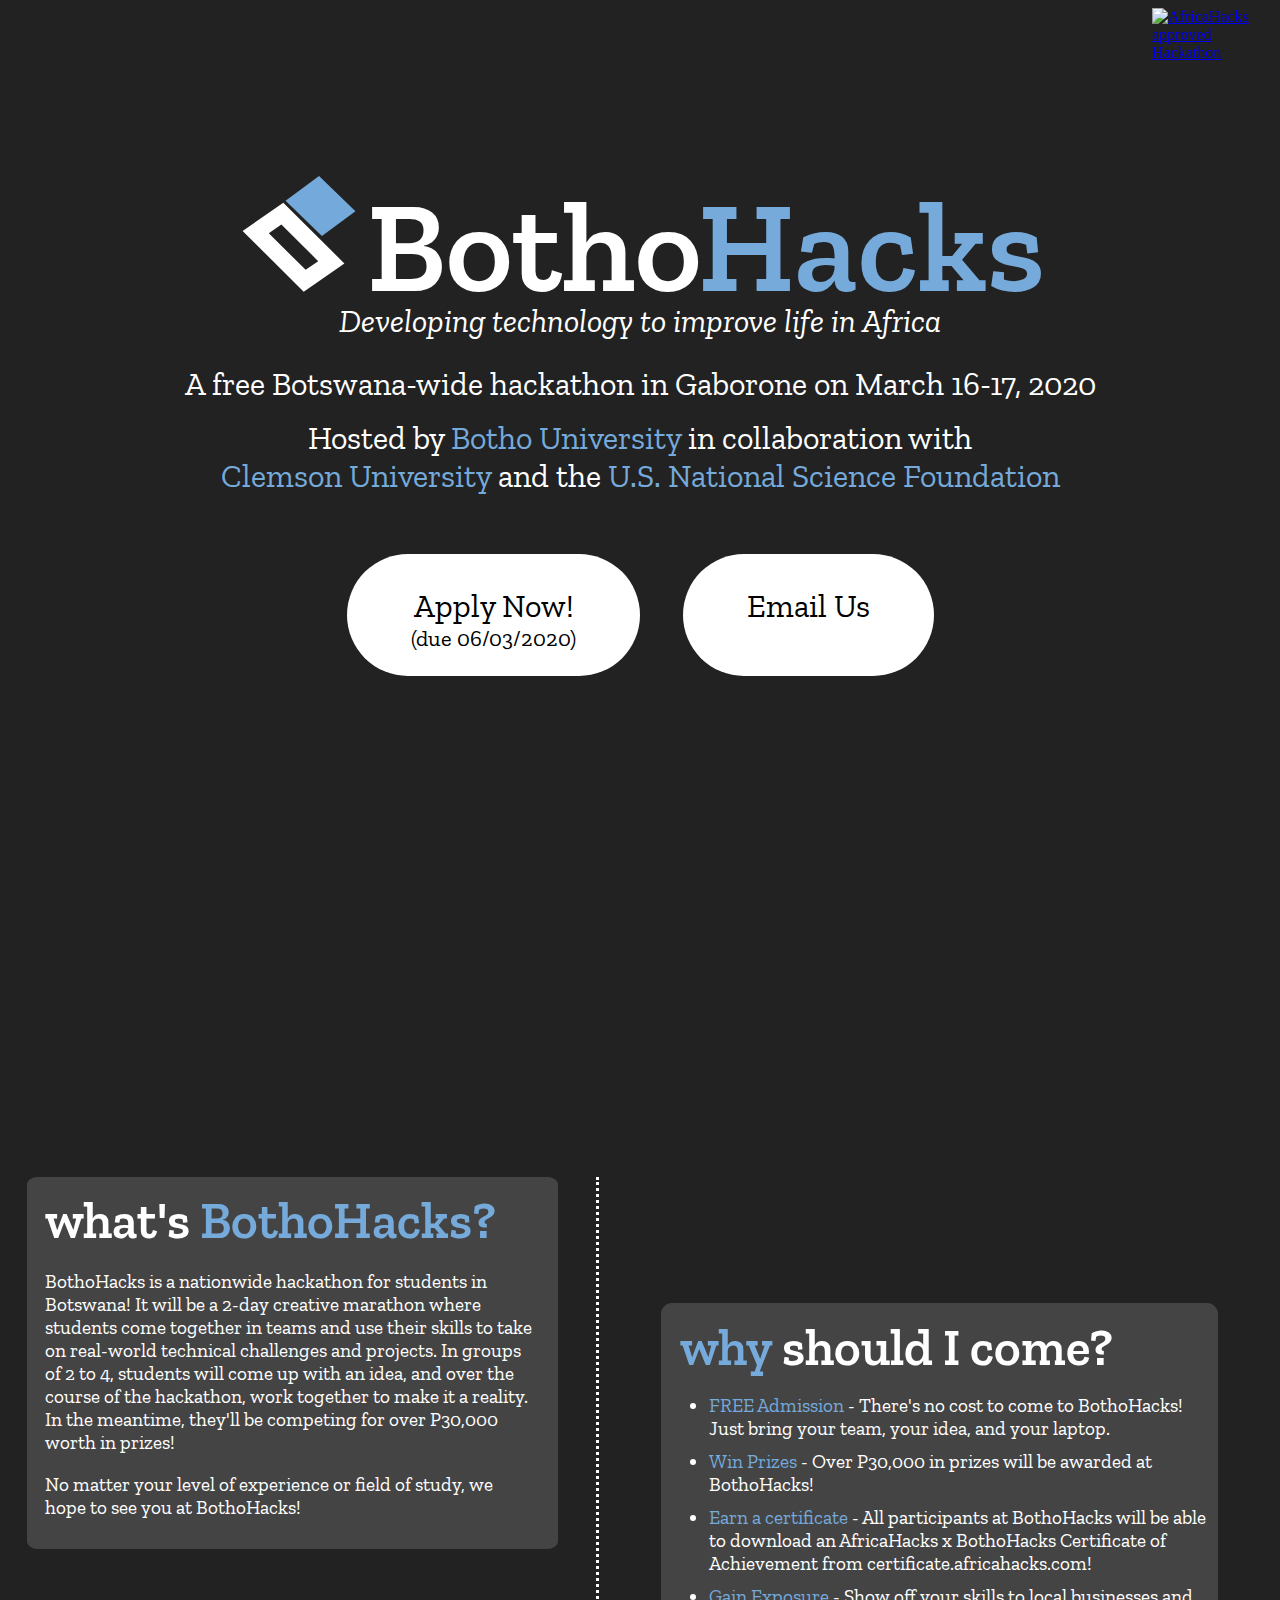
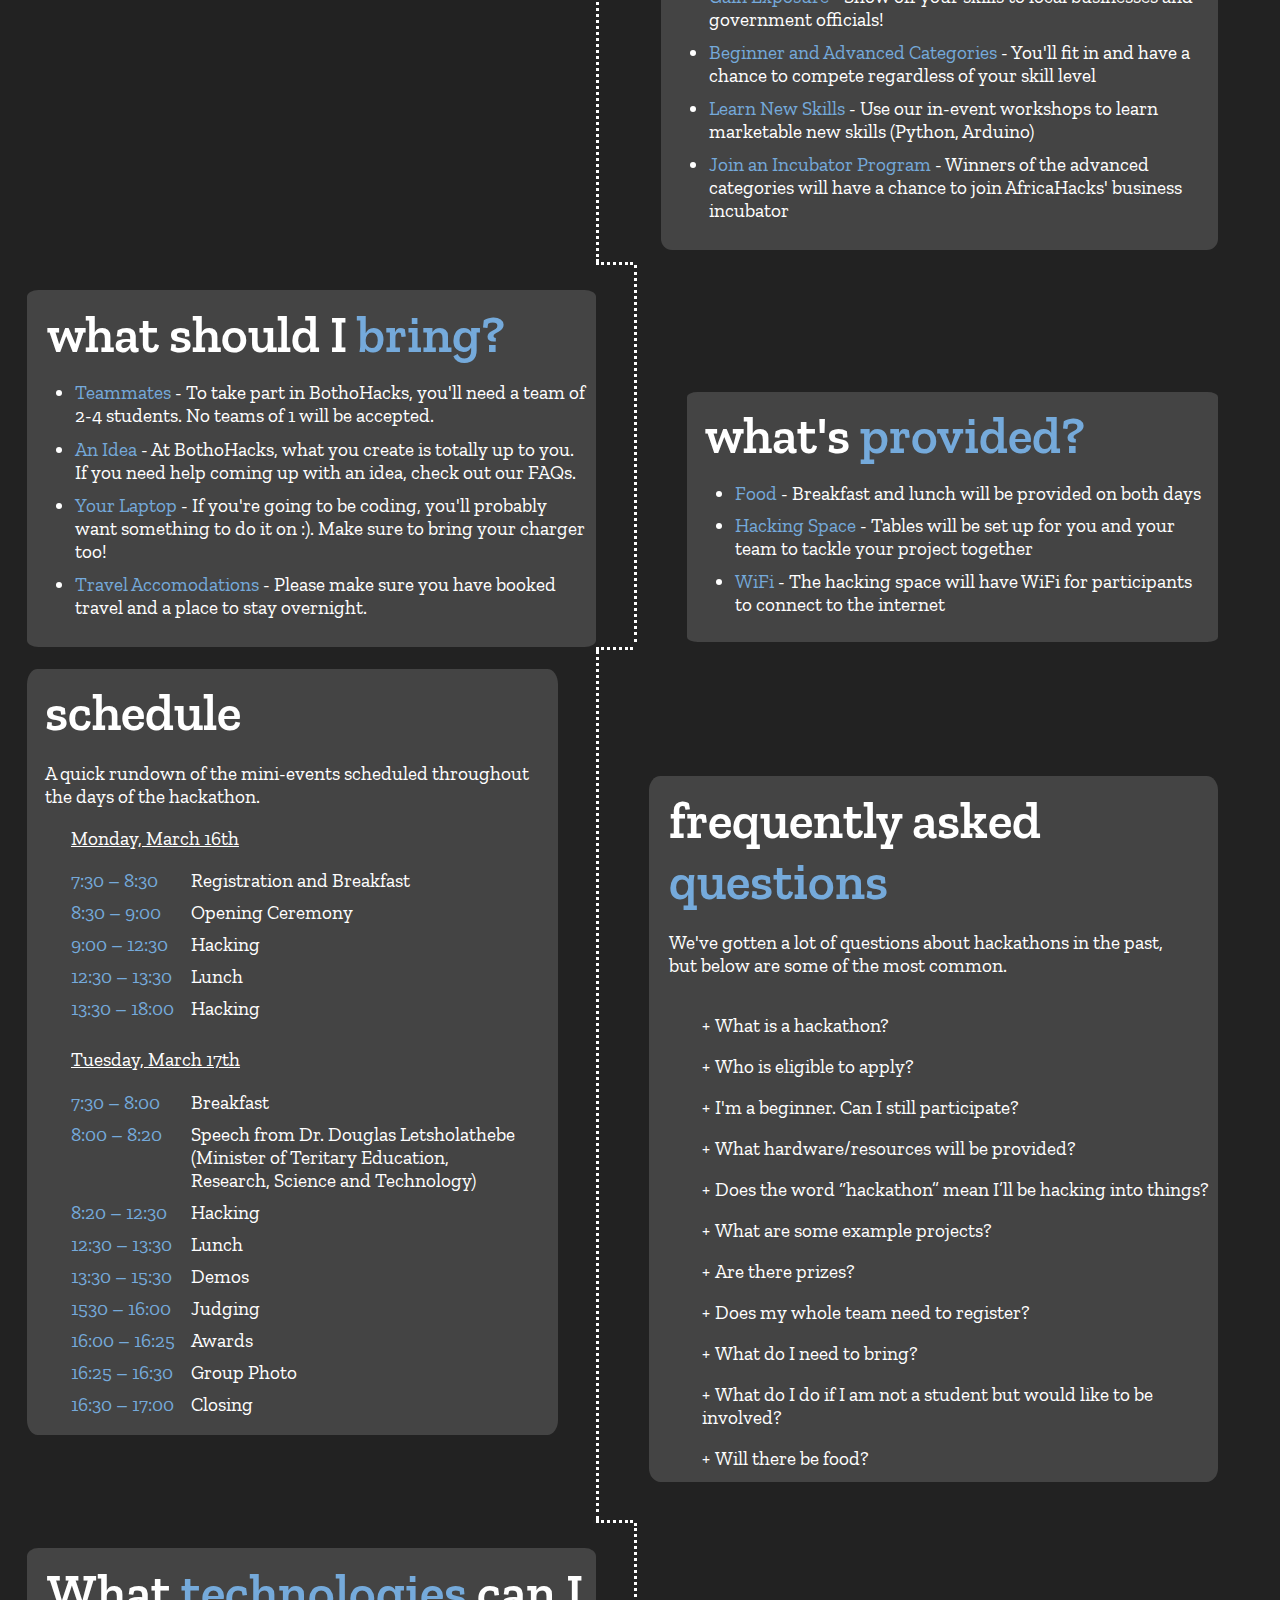
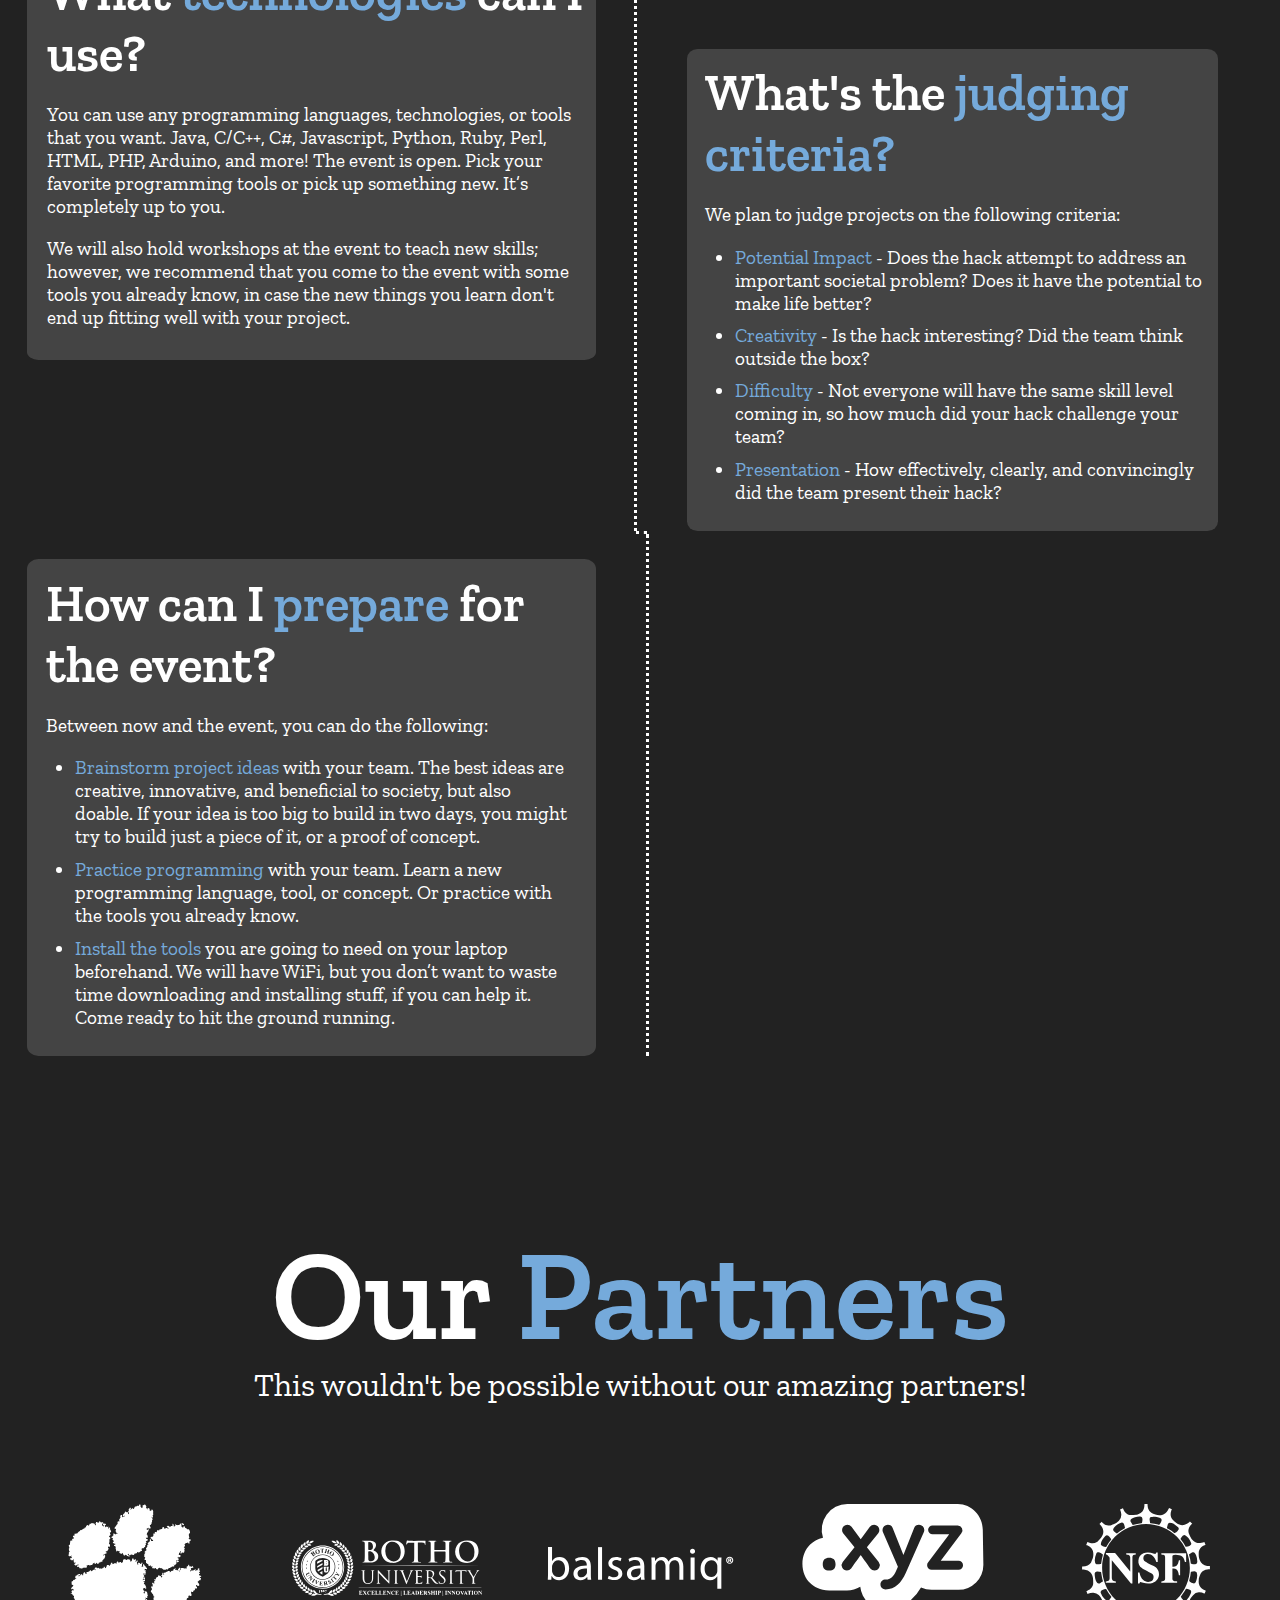
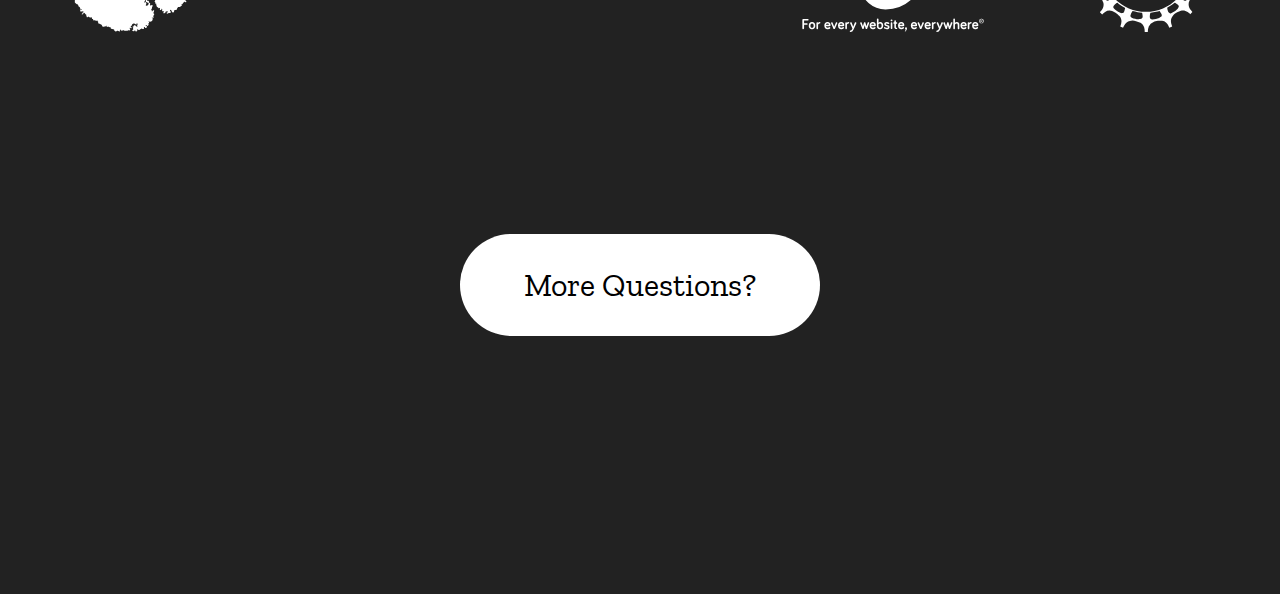
==== commit 26577438: "back to normal" ====
--- a/index.html
+++ b/index.html
@@ -1,496 +1,416 @@
-<!doctype html>
-<html>
-	<head>
-		<title>BothoHacks 2020 Hacker Guide</title>
-		<link rel="stylesheet" href="style.css">
-		<script src="https://ajax.googleapis.com/ajax/libs/jquery/3.3.1/jquery.min.js"></script>
-		<script type="text/javascript" src="js/scroll.js"></script>
-		<link href="https://fonts.googleapis.com/css?family=Zilla+Slab&display=swap" rel="stylesheet">
-	</head>
-	<body>
-		<h1>BothoHacks 2020 Hacker Guide</h1>
-		<p class=subtitle>Monday, March 16th & Tuesday, March 17th</p>
-		<h3 class=dear-hacker>Dear Hacker,</h3>
-		<p class=content-text>We are so excited you are here for #BothoHacks2020, the first university hackathon in Botswana! This Hacker Guide contains important information on logistics, workshops, getting help, prizes, and more. If you have any questions, please email us at <a href = "mailto: info@bothohacks.org" style="color:#bbddee">info@bothohacks.org</a> or message us on <a href="https://www.facebook.com/bothohacks" style="color:#bbddee">Facebook</a>.</p>
-		<p class=content-text>Happy Hacking,<br />
-		The BothoHacks Team </p>
-		<h3 id="toc" class=table-of-contents>Table of Contents</h3>
-		<table align="center">
-			<tr>
-				<td><a href=#description>Event Description</a></td>
-			</tr>
-			<tr>
-				<td><a href=#dateAndLocation>Date and Location</a></td>
-			</tr>
-			<tr>
-				<td><a href=#communication>Communication</a></td>
-			</tr>
-			<tr>
-				<td><a href=#what-to-bring>What To Bring</a></td>
-			</tr>
-			<tr>
-				<td><a href=#how-to-prepare>How To Prepare</a></td>
-			</tr>
-			<tr>
-				<td><a href=#food>Food & Accomodation</a></td>
-			</tr>
-			<tr>
-				<td><a href=#Event-Schedule>Event Schedule</a></td>
-			</tr>
-			<!-- <tr>
-				<td><a href=#Workshops-Schedule>Workshops Schedule</a></td>
-			</tr> -->
-			<tr>
-				<td><a href=#Categories-Prizes>Categories & Prizes</a></td>
-			</tr>
-			<tr>
-				<td><a href=#Submitting-Projects>Demos</a></td>
-			</tr>
-			<tr>
-				<td><a href=#Project-Help>Getting Help on Your Projects</a></td>
-			</tr>
-			<tr>
-				<td><a href=#Free-Website>Get a FREE Website with XYZ!</a></td>
-			</tr>
-			<tr>
-				<td><a href=#Emergency-Contacts>Emergency Contacts</a></td>
-			</tr>
-		</table>
-
-		<h3 class=section-title id="description">Event Description</h3>
-		<p class=content-text>BothoHacks is a nationwide hackathon for students in Botswana! It will be a 2-day creative marathon where students come together in teams and use their skills to take on real-world technical challenges and projects. In groups of 2 to 4, students will come up with an idea, and over the course of the hackathon, work together to make it a reality. <br></br>
-		While the event is called a "hackathon", the "hacking" you will be doing is about making something, not hacking into a vulnerable computer or network. In our case, "hacking" is using technology to build a project that you will demo in front of judges at the end of the second day. <br /><br />
-
-		Note that <span style="color:#bbddee; font-size: 5vh;">we will not be offering accomodation for Monday night</span>. You must book your own sleeping arrangements. We will provide breakfast and lunch on both days.</p>
-		<div class="buttonsContainer">
-			<div class="buttonBox">
-				<a  href="#dateAndLocation"><button class="button">Next</button></a>
-			</div>
-			<div class="buttonBox">
-				<a  href="#toc"><button class="button">Back To Top</button></a>
-			</div>
-		</div>
-
-		<h3 class=section-title id="dateAndLocation">Date and Location</h3>
-		<p class=content-text>
-		BothoHacks is a 2-day event held on <span style="color: #75AADB; font-weight: bold">Monday, March 16th</span> and <span style="color: #75AADB; font-weight: bold">Tuesday, March 17th</span>. Check-in will begin at <span style="color: #75AADB; font-weight: bold">7:30</span> on both days. Day 1 will conclude at <span style="color: #75AADB; font-weight: bold">18:00</span> and Day 2 will conclude at <span style="color: #75AADB; font-weight: bold">17:00</span>.  A more specific <a href=#Event-Schedule>schedule</a> can be seen further on in the Hacker Guide. <br /><br />
-
-		BothoHacks will be held at <a href="https://goo.gl/maps/TzJSSdeDqbuQfyN78"><span style="color: #75AADB; font-weight: bold">Botho University</span></a> in Gaborone. The address of the venue is: <a href="https://goo.gl/maps/TzJSSdeDqbuQfyN78">Botho Education Park, Diratsame Mosielele, Gaborone, Botswana</a>. BothoHacks will be in the Multipurpose Hall on the upper floor of the OTSE Building. See below to locate the OTSE building on Botho University's campus. <br /><br />
-
-		<img class=building-img src="assets/building.jpg">
-
-		</p>
-		<div class="buttonsContainer">
-			<div class="buttonBox">
-				<a  href="#communication"><button class="button">Next</button></a>
-			</div>
-			<div class="buttonBox">
-				<a  href="#toc"><button class="button">Back To Top</button></a>
-			</div>
-		</div>
-
-		<h3 class=section-title id="communication">Communication</h3>
-		<p class=content-text>Pre-event communication will primarily be by email. We will be sending multiple updates and reminders as the event gets closer.<br /><br />
-
-		During the event, we will be using a microphone to make announcements and updates as needed. If you have any questions or need help during the event, please ask an organizer. All organizers will be in DARK GREY shirts. We will also have a "Main Desk" table that will be staffed by an organizer at all times. If you have questions during the event, please visit the Main Desk.<br /><br />
-
-		Don't forget to follow us on social media!! We will be periodically posting information about the event. Click below to connect with us and share how excited you are about <span style="color: #75AADB; font-weight: bold">#BothoHacks2020</span>!<br /></p>
-
-		<div class="content">
- 		<div class="socialMediaIcons">
-	 		<a href="https://twitter.com/bothohacks"><img class="icon" src="https://i.imgur.com/8XkY28g.png" title="twitter" /></a>
-	 		<a href="https://www.facebook.com/bothohacks"><img class="icon" src="https://i.imgur.com/tXwdKca.png" title="facebook" /></a>
-	 		<a href="https://www.instagram.com/bothohacks"><img class="icon" src="assets/instagram.png" title="instagram" /></a>
- 		</div>
- 		</div>
-
-		<br /><br />
-		<p class=content-text>If you have questions or concerns before, during, or after the event, please email us at <a href = "mailto: info@bothohacks.org" style="color:#bbddee">info@bothohacks.org</a> or message us on <a href="https://www.facebook.com/bothohacks" style="color:#bbddee">Facebook</a>.<br /><br />
-
-		In case of an emergency, call one of the numbers below (these can also be found at the bottom of the Hacker Guide <a href=#Emergency-Contacts>here</a>). <br /><br />
-
-		<span style="color: #75AADB; font-weight: bold">Ambulance</span> - 997 <br />
-		<span style="color: #75AADB; font-weight: bold">Police</span> - 999 <br />
-		<span style="color: #75AADB; font-weight: bold">Fire Brigade</span> - 998 <br />
-		<span style="color: #75AADB; font-weight: bold">Medical Rescue</span> - 911 <br />
-
-		</p>
-		<div class="buttonsContainer">
-			<div class="buttonBox">
-				<a  href="#what-to-bring"><button class="button">Next</button></a>
-			</div>
-			<div class="buttonBox">
-				<a  href="#toc"><button class="button">Back To Top</button></a>
-			</div>
-		</div>
-		<h3 class=section-title id="what-to-bring">What To Bring</h3>
-		<ul class=content-text>
-		  	<li>A form of ID for check in (required). Example forms of ID include:</li>
-		  	    <ul class=content-text style="list-style-type:circle;">
-      				<li>University ID</li>
-      				<li>Government ID</li>
-      				<li>Envelope addressed to participant</li>
-      				<li>University transcript</li>
-      				<li>Email addressed to participant</li>
-    			</ul>
-  			<li>Laptop</li>
-  			<li>Laptop and phone chargers</li>
-  			<li>Headphones</li>
-  			<li>Paper and pens</li>
-  			<li>Water bottle</li>
-		</ul>
-		<div class="buttonsContainer">
-			<div class="buttonBox">
-				<a  href="#how-to-prepare"><button class="button">Next</button></a>
-			</div>
-			<div class="buttonBox">
-				<a  href="#toc"><button class="button">Back To Top</button></a>
-			</div>
-		</div>
-
-		<h3 class=section-title id="how-to-prepare">How To Prepare</h3>
-		<ol class=content-text>
-		  	<li>Read everything in this Hacker Guide! It has lots of important information to help you be successful at BothoHacks</li>
-		  	<li>Ensure you, and everyone on your team, has submitted an application and been accepted to BothoHacks</li>
-		  	<li>Install a Text Editor of your choice. A Text Editor is a computer program that allows you to write, run, and read code easiily! Some recommended free ones are:</li>
-		  	    <ul class=content-text style="list-style-type:circle;">
-      				<li><a href='https://atom.io/'>Atom</a></li>
-      				<li><a href='https://code.visualstudio.com/'>Visual Studio Code</a></li>
-      				<li><a href='http://brackets.io/'>Bracketts</a></li>
-      				<li><a href='https://notepad-plus-plus.org/'>Notepad++</a></li>
-    			</ul>
-				<li>Install Python (a great coding language for hackathons):   <a href='https://python.org/'>Python</a></li>
-  			<!-- <li>Identify which <a href=#Workshops-Schedule>workshops</a> you would like to attend and install the required software</li> -->
-  			<li>Start brainstoriming hack ideas with your team!</li>
-		</ol>
-		<div class="buttonsContainer">
-			<div class="buttonBox">
-				<a  href="#food"><button class="button">Next</button></a>
-			</div>
-			<div class="buttonBox">
-				<a  href="#toc"><button class="button">Back To Top</button></a>
-			</div>
-		</div>
-
-		<h3 class=section-title id="food">Food & Accomodations</h3>
-		<p class=content-text>We will provide breakfast and lunch on both days of the event. <br />
-		We will NOT be offering accomodation for Monday night. You must book your own sleeping arrangements.
-		</p>
-		<div class="buttonsContainer">
-			<div class="buttonBox">
-				<a  href="#Event-Schedule"><button class="button">Next</button></a>
-			</div>
-			<div class="buttonBox">
-				<a  href="#toc"><button class="button">Back To Top</button></a>
-			</div>
-		</div>
-
-
-
-		<h3 class=section-title id="Event-Schedule">Event Schedule</h3>
-		<br /><br />
-		<!-- <img src="assets/schedule.png" class=schedule-img> -->
-
-		<p id="day" class="desc">Monday, March 16th</p>
-		<div class="schedule">
-			<div class="row">
-				<div class="column left">
-					<p class="event">7:30 – 8:30</p>
-				</div>
-				<div class="column right">
-					<p class="event">Registration and Breakfast</p>
-				</div>
-			</div>
-			<div class="row">
-				<div class="column left">
-					<p class="event">8:30 – 9:00</p>
-				</div>
-				<div class="column right">
-					<p class="event">Opening Ceremony</p>
-				</div>
-			</div>
-			<div class="row">
-				<div class="column left">
-					<p class="event">9:00 – 12:30</p>
-				</div>
-				<div class="column right">
-					<p class="event">Hacking</p>
-				</div>
-			</div>
-			<div class="row">
-				<div class="column left">
-					<p class="event">12:30  – 13:30</p>
-				</div>
-				<div class="column right">
-					<p class="event">Lunch</p>
-				</div>
-			</div>
-			<div class="row">
-				<div class="column left">
-					<p class="event">13:30  – 18:00</p>
-				</div>
-				<div class="column right">
-					<p class="event">Hacking</p>
-				</div>
-			</div>
-		</div>
-
-		<p id="day" class="desc">Tuesday, March 17th</p>
-		<div class="schedule">
-			<div class="row">
-				<div class="column left">
-					<p class="event">7:30   – 8:00</p>
-				</div>
-				<div class="column right">
-					<p class="event">Breakfast</p>
-				</div>
-			</div>
-				<div class="row">
-					<div class="column left">
-						<p class="event">8:00   – 8:20</p>
-					</div>
-					<div class="column right">
-						<p class="event">Speech from Dr. Douglas Letsholathebe (Minister of Teritary Education, Research, Science and Technology)</p>
-					</div>
-				</div>
-			<div class="row">
-				<div class="column left">
-					<p class="event">8:20   – 12:30</p>
-				</div>
-				<div class="column right">
-					<p class="event">Hacking</p>
-				</div>
-			</div>
-			<div class="row">
-				<div class="column left">
-					<p class="event">12:30  – 13:30 </p>
-				</div>
-				<div class="column right">
-					<p class="event">Lunch</p>
-				</div>
-			</div>
-			<div class="row">
-				<div class="column left">
-					<p class="event">13:30  – 15:30</p>
-				</div>
-				<div class="column right">
-					<p class="event">Demos</p>
-				</div>
-			</div>
-			<div class="row">
-				<div class="column left">
-					<p class="event">1530   – 16:00</p>
-				</div>
-				<div class="column right">
-					<p class="event">Judging</p>
-				</div>
-			</div>
-			<div class="row">
-				<div class="column left">
-					<p class="event">16:00  – 16:25</p>
-				</div>
-				<div class="column right">
-					<p class="event">Awards</p>
-				</div>
-			</div>
-			<div class="row">
-				<div class="column left">
-					<p class="event">16:25  – 16:30</p>
-				</div>
-				<div class="column right">
-					<p class="event">Group Photo</p>
-				</div>
-			</div>
-			<div class="row">
-				<div class="column left">
-					<p class="event">16:30  – 17:00</p>
-				</div>
-				<div class="column right">
-					<p class="event">Closing</p>
-				</div>
-			</div>
-		</div>
-
-		<div class="buttonsContainer">
-			<div class="buttonBox">
-				<a  href="#Categories-Prizes"><button class="button">Next</button></a>
-			</div>
-			<div class="buttonBox">
-				<a  href="#toc"><button class="button">Back To Top</button></a>
-			</div>
-		</div>
-
-
-
-		<!-- <h3 class=section-title id="Workshops-Schedule">Workshop Schedule</h3>
-		<br />
-		<p class=content-text>Click on each workshop to see a description of the workshop and REQUIRED SOFTWARE you should install BEFORE the event.</p>
-		<p class=content-text><span style="font-size:4vh;">Day 1: Monday, March 16th</span></p>
-
-		<button class="collapsible">10:00 - 11:00 Intro to Hardware (location)</button>
-		<div class="collapse-content">
-		  <p class=workshop-description>Learn how to program circuits using Arduinos, a physical programmable circuit board. You'll learn how to use a software, or IDE (Integrated Development Environment) that runs on your computer, to write and upload the computer code to the physical board. Arduino boards are able to read inputs - light on a sensor, a finger on a button, or a Twitter message - and turn it into an output - activating a motor, turning on an LED, publishing something online.</p>
-		  <p>Recommended Installs/Prerequisites:</p>
-		  <ul>
-		  	<li><a href="https://www.arduino.cc/en/Main/Software#download" style="color:#000000">Install the IDE</a> (not the text editor)</li>
-		  	<li>Read an <a href="https://www.arduino.cc/en/Guide/Introduction" style="color:#000000">Introduction to Arduinos</a> and why you should use them</li>
-		  </ul>
-		</div>
-		<button class="collapsible">11:00 - 12:00 Intermediate Hardware (location)</button>
-		<div class="collapse-content">
-		  <p class=workshop-description>.</p>
-		</div>
-		<button class="collapsible">14:00 - 15:00 Data Management Best Practices (location)</button>
-		<div class="collapse-content">
-		  <p class=workshop-description>Come learn about Data Management Best Practices from Calvin Davids, the Director-IT of <a href='https://kyc-bw.com/' style="color:#000000">KYC Botswana</a>.</p>
-		   <p>No Recommended Installs/Prerequisites</p>
-		</div>
-		<button class="collapsible">15:00 - 16:00 Data Management in Banking (location)</button>
-		<div class="collapse-content">
-		  <p class=workshop-description>The Head of Transformation for Stanbic Bank Botswana, Nkamo Mprudi, will be teaching this workshop on Data Management in Banking.</p>
-		  <p>No Recommended Installs/Prerequisites</p>
-		</div>
-		<button class="collapsible">16:00 - 17:00 Risk Management through Data Analytics (location)</button>
-		<div class="collapse-content">
-		  <p class=workshop-description>Leonard Masenda, the Head of Research and Development for Central Traffic Intelligence, will be facilitating this workshop on Risk Management through Data Analytics.</p>
-		  <p>No Recommended Installs/Prerequisites</p>
-		</div>
-		<div class="buttonsContainer">
-			<div class="buttonBox">
-				<a  href="#Categories-Prizes"><button class="button">Next</button></a>
-			</div>
-			<div class="buttonBox">
-				<a  href="#toc"><button class="button">Back To Top</button></a>
-			</div>
-		</div> -->
-
-		<h3 class=section-title id="Categories-Prizes">Categories & Prizes</h3>
-		<p class=content-text>Each team will have the option to enter into one of two categories: <span style="color: #75AADB; font-weight: bold">Beginner</span> or <span style="color: #75AADB; font-weight: bold">Main</span>. Secondary students or students with less than 1 year of programming experience are encouraged to enter the <span style="font-style:italic">Beginner</span> category. Students with at least 1 year of programming experience must enter the <span style="font-style:italic">Main</span> category. There will be <span style="color: #75AADB; font-weight: bold">1st, 2nd, and 3rd place prizes for each category</span>. In addition, an <span style="color: #75AADB; font-weight: bold">Best Overall Hack</span> award will be given out to the team with the most technical project with the highest potential for impact and innovation. <br /><br />
-		Judging criteria for each category can be found by clicking the links below. <br />
-		</p>
-
-
-		<section class="faq-section">
-      <input type="checkbox" id="q1">
-      <label id="l1" for="q1">Beginner Category Judging Criteria</label>
-      <p id="a1">
-				&bull; <em id="blue">Learning</em> - Did you go to workshops and improve your skills over the course of the hackathon? <br>
-				&bull; <em id="blue">Creativity</em> - Did you think outside the box for your idea? <br>
-				&bull; <em id="blue">Ambitiousness</em> - Did you challenge yourself to do something you couldn't have before the hackathon? <br>
-			</p>
-
-      <input type="checkbox" id="q2">
-      <label id="l2" for="q2">Main Category Judging Criteria</label>
-      <p id="a2">
-				&bull; <em id="blue">Helpfulness</em> - Was your idea something that has the potential to help someone? <br>
-				&bull; <em id="blue">Difficulty</em> - Was your project challenging to put together? <br>
-				&bull; <em id="blue">Inventiveness</em> - Was your idea something new and creative? <br>
-			</p>
-		</section>
-
-		<p>
-		<p class=content-text><span style="font-size:6vh;">Prizes:</span><br />
-		<span class=schedule-day>Beginner Category</span><br />
-		<span style="color: #bbddee">1st Place</span> - Robotics car kit and drone<br />
-		<span style="color: #bbddee">2nd Place</span> - Waterproof Bluetooth speaker and small Arduino kit <br />
-		<span style="color: #bbddee">3rd Place</span> - Small Bluetooth speaker and small Arduino kit </p>
-
-		<p class=content-text><span class=schedule-day>Main Category</span><br />
-		<span style="color: #bbddee">1st Place</span> - Robotics car kit and drone<br />
-		<span style="color: #bbddee">2nd Place</span> - Waterproof Bluetooth speaker and small Arduino kit <br />
-		<span style="color: #bbddee">3rd Place</span> - Small Bluetooth speaker and small Arduino kit </p>
-
-		<p class=content-text><span class=schedule-day>Best Overall Hack</span> - Chromebooks</p>
-
-		</p>
-		<div class="buttonsContainer">
-			<div class="buttonBox">
-				<a  href="#Submitting-Projects"><button class="button">Next</button></a>
-			</div>
-			<div class="buttonBox">
-				<a  href="#toc"><button class="button">Back To Top</button></a>
-			</div>
-		</div>
-
-		<h3 class=section-title id="Submitting-Projects">Demos</h3>
-		<p class=content-text>Demos will take place on Tuesday after lunch from 13:30 - 15:30. You and your team will present your project to a series of judges who will be walking around to each project. Make sure you are prepared to give a short 1-2 minute 'pitch' about your project. Be able to talk about the technical implementation of your project, contributions of each team member, and future potential of your project. <br /><br />
-
-		If you're not sure how to give a good 'pitch' for your project, make sure to attend our "How to Pitch you Project" workshop on Tuesday at 10am!
-		</p>
-		<div class="buttonsContainer">
-			<div class="buttonBox">
-				<a  href="#Project-Help"><button class="button">Next</button></a>
-			</div>
-			<div class="buttonBox">
-				<a  href="#toc"><button class="button">Back To Top</button></a>
-			</div>
-		</div>
-
-		<h3 class=section-title id="Project-Help">Getting Help on Your Projects</h3>
-		<p class=content-text>
-			Mentors will be available throughout the event to help you on your projects. They will be wearing dark grey shirts and walking around. We will also have a "Main Desk" table where you can go to find organizers or mentors.<br /><br />
-			In addition, we will have a series of workshops throughout the event to help you develop technology skills for your projects.
-		</p>
-		<div class="buttonsContainer">
-			<div class="buttonBox">
-				<a  href="#Free-Website"><button class="button">Next</button></a>
-			</div>
-			<div class="buttonBox">
-				<a  href="#toc"><button class="button">Back To Top</button></a>
-			</div>
-		</div>
-
-		<h3 class=section-title id="Free-Website">Get a free website with XYZ!</h3>
-		<p class=content-text>
-			If you've ever wanted a free domain name for your website, now's the time to do it! Thanks to our friends at <em id="blue">XYZ</em>, you can now get a free custom <em id="blue">.xyz</em> domain for your website! Here's how: <br><br>
-			&bull; Go to <a href="https://gen.xyz">https://gen.xyz</a> and search for the domain you'd like to use <br>
-			&bull; Select 1-year term <br>
-			&bull; Click “Next: Recommended Add-Ons” and choose any add-ons you’d like <br>
-			&bull; Click “Next: Information & Checkout” <br>
-			&bull; Enter promo code: BOTHOHACKS20 -> new total is $0.00 <br>
-			&bull; Enter your contact details <br>
-			&bull; Choose PayPal or Credit Card as preferred payment method <br>
-			&bull; Check ✓ the box next to “I agree to...” <br>
-			&bull; Click “Submit Order” <br><br>
-
-			When you're done with that, if you have a site you'd like to host at that domain, check out <a href="https://medium.com/@ebenz99/how-to-set-up-github-pages-with-gen-xyz-domains-c41b20cbc56">this instructional guide</a> on how to do it for free with Github!
-		</p>
-		<div class="buttonsContainer">
-			<div class="buttonBox">
-				<a  href="#Emergency-Contacts"><button class="button">Next</button></a>
-			</div>
-			<div class="buttonBox">
-				<a  href="#toc"><button class="button">Back To Top</button></a>
-			</div>
-		</div>
-
-		<h3 class=section-title id="Emergency-Contacts">Emergency Contacts</h3>
-		<p class=emergency-contact-text>
-		<span style="color: #75AADB; font-weight: bold">Ambulance</span> - 997 <br />
-		<span style="color: #75AADB; font-weight: bold">Police</span> - 999 <br />
-		<span style="color: #75AADB; font-weight: bold">Fire Brigade</span> - 998 <br />
-		<span style="color: #75AADB; font-weight: bold">Medical Rescue</span> - 911 <br /></p>
-		<div class="buttonsContainer">
-			<div class="buttonBox">
-				<a  href="#toc"><button class="button">Back To Top</button></a>
-			</div>
-		</div>
-
-	</body>
+
+<!DOCTYPE html>
+<html class="animated fadeIn">
+<link rel="stylesheet" href="index.css"></link>
+<title>BothoHacks</title>
+<a
+  style="display:block;max-width:200px;min-width:60px;position:fixed;right:0px;width:10%;z-index:10000"
+  href="https://africahacks.com/?utm_medium=ApprovalBadge&utm_source=approved-hackathon"
+  target="_blank"
+  ><img
+    src="https://africahacks-assets.s3.amazonaws.com/approval-badge/white.svg"
+    alt="AfricaHacks approved Hackathon"
+    style="width:100%"
+    id="africahacks-approval-badge"
+/></a>
+<body>
+  <div class="animated fadeIn">
+    <script src="https://ajax.googleapis.com/ajax/libs/jquery/3.3.1/jquery.min.js"></script>
+    <script type="text/javascript" src="js/fade.js"></script>
+    <script type="text/javascript" src="js/scroll.js"></script>
+    <div class="gbg">
+      <div id="b" class="color-overlay">
+        <div class="reg">
+          <div style="width:100%; overflow:hidden; text-align: center; padding-top: 18vh;">
+            <div class="logoBox">
+              <object class="logo" data="partner-logos/BLogoBW.svg" type="image/svg+xml"></object>
+            </div>
+            <div class="titleBox">
+               <p class="title">Botho<em>Hacks</em></p>
+            </div>
+          </div>
+          <p class=title-desc style="margin-top: -.7em; font-size:2em; font-style:italic;">Developing technology to improve life in Africa</p>
+          <p class=title-desc style="margin-top: -.2em">A free Botswana-wide hackathon in Gaborone on March 16-17, 2020</p>
+          <p class=title-desc style="margin-top: -.5em">Hosted by <em>Botho University</em> in collaboration with</p>
+          <p class=title-desc style="margin-top: -1em"><em>Clemson University</em> and the <em>U.S. National Science Foundation</em></p>
+          <div class="spacer" style="height:3vh"></div>
+          <div class="buttonsContainer">
+            <div class="buttonBox">
+              <button style="padding-top:1em;padding-bottom:2.5em" class="button"  onclick="window.location.href = 'http://apply.bothohacks.org/login';"><p  style="padding-top: 1px; margin-top: inherit; margin-bottom:-10px;">Apply Now!</p><p style="font-size:.7em;margin-bottom:-2.5em; margin-top:.45em;">(due 06/03/2020)</p></button>
+            </div>
+            <div class="buttonBox">
+              <a style = "padding:0; margin:-.1em; display:inline-block;"href=mailto:info@bothohacks.org>
+                <button style="padding-top:1em;padding-bottom:2.5em" class="button"  onclick="window.location.href = 'http://apply.bothohacks.org/login';">
+                  <p  style="padding-top: 1px; margin-top: inherit; margin-bottom:-10px;">Email Us</p>
+                  <p class="dt" style="font-size:.7em;margin-bottom:-2.5em; margin-top:.45em; color:white;">Talk to Us!</p>
+                </button></a>
+            </div>
+          </div>
+
+          <div class="spacer" style="height:25vh"></div>
+        </div>
+      </div>
+    </div>
+    <div class="spacer" style="height:25vh"></div>
+
+
+
+
+
+    <div class = "sec">
+
+      <div class="FP">
+        <div class="case">
+          <p class=subtitle>what's <em>BothoHacks?</em></p>
+          <p class="desc"> BothoHacks is a nationwide hackathon for students in Botswana! It will be a 2-day creative marathon where students come together in teams and use their skills to take on real-world technical challenges and projects. In groups of 2 to 4, students will come up with an idea, and over the course of the hackathon, work together to make it a reality. In the meantime, they'll be competing for over P30,000 worth in prizes!</p>
+          <p class="desc">No matter your level of experience or field of study, we hope to see you at BothoHacks!</p>
+          <div class="spacer"></div>
+        </div>
+      </div>
+
+      <div style="padding-bottom: 1%;padding-left: 4%; padding-top:10%;border-left-style:dotted;border-left-color: white;"  class="SP">
+        <div class="case" style="margin-left:2%;">
+          <p class=subtitle><em>why</em> should I come?</p>
+          <ul>
+            <li><em>FREE Admission</em> - There's no cost to come to BothoHacks! Just bring your team, your idea, and your laptop.</li>
+            <li><em>Win Prizes</em> - Over P30,000 in prizes will be awarded at BothoHacks!</li>
+            <li><em>Earn a certificate</em> - All participants at BothoHacks will be able to download an AfricaHacks x BothoHacks Certificate of Achievement from certificate.africahacks.com!</li>
+            <li><em>Gain Exposure</em> - Show off your skills to local businesses and government officials!</li>
+            <li><em>Beginner and Advanced Categories</em> - You'll fit in and have a chance to compete regardless of your skill level</li>
+            <li><em>Learn New Skills</em> - Use our in-event workshops to learn marketable new skills (Python, Arduino)</li>
+            <li><em>Join an Incubator Program</em> - Winners of the advanced categories will have a chance to join AfricaHacks' business incubator</li>
+          </ul>
+        </div>
+      </div>
+    </div>
+
+
+
+
+    <div style="margin-left: 46.5%;" class="horizLine"></div>
+
+
+
+    <div class = "sec">
+      <div style="padding-top:2%;" class="SP">
+        <div class="case">
+          <p id="desc3" class=subtitle>what should I <em>bring?<em></p>
+          <ul>
+            <li><em>Teammates</em> - To take part in BothoHacks, you'll need a team of 2-4 students. No teams of 1 will be accepted.</li>
+            <li><em>An Idea</em> - At BothoHacks, what you create is totally up to you. If you need help coming up with an idea, check out our FAQs.</li>
+            <li><em>Your Laptop</em> - If you're going to be coding, you'll probably want something to do it on :). Make sure to bring your charger too!</li>
+            <li><em>Travel Accomodations</em> - Please make sure you have booked travel and a place to stay overnight.</li>
+          </ul>
+        </div>
+      </div>
+      <div style="padding-left: 4%; padding-top:10%;border-left-style:dotted;border-left-color: white;"  class="FP">
+        <div class="case">
+          <p id="desc4" class=subtitle>what's <em>provided?</em></p>
+          <ul>
+            <li><em>Food</em> - Breakfast and lunch will be provided on both days</li>
+            <li><em>Hacking Space</em> - Tables will be set up for you and your team to tackle your project together</li>
+            <li><em>WiFi</em> - The hacking space will have WiFi for participants to connect to the internet</li>
+          </ul>
+        </div>
+      </div>
+    </div>
+
+
+
+    <div style="margin-left: 46.5%;" class="horizLine"></div>
+
+
+
+    <div class = "sec">
+      <div style="padding-top: 1.5%" class="FP">
+        <div class="case">
+          <p class=subtitle>schedule</p>
+          <p class="desc">A quick rundown of the mini-events scheduled throughout the days of the hackathon.</p>
+
+          <p id="day" class="desc">Monday, March 16th</p>
+          <div class="schedule">
+            <div class="row">
+              <div class="column left">
+                <p class="event">7:30 – 8:30</p>
+              </div>
+              <div class="column right">
+                <p class="event">Registration and Breakfast</p>
+              </div>
+            </div>
+            <div class="row">
+              <div class="column left">
+                <p class="event">8:30 – 9:00</p>
+              </div>
+              <div class="column right">
+                <p class="event">Opening Ceremony</p>
+              </div>
+            </div>
+            <div class="row">
+              <div class="column left">
+                <p class="event">9:00 – 12:30</p>
+              </div>
+              <div class="column right">
+                <p class="event">Hacking</p>
+              </div>
+            </div>
+            <div class="row">
+              <div class="column left">
+                <p class="event">12:30  – 13:30</p>
+              </div>
+              <div class="column right">
+                <p class="event">Lunch</p>
+              </div>
+            </div>
+            <div class="row">
+              <div class="column left">
+                <p class="event">13:30  – 18:00</p>
+              </div>
+              <div class="column right">
+                <p class="event">Hacking</p>
+              </div>
+            </div>
+          </div>
+
+          <p id="day" class="desc">Tuesday, March 17th</p>
+          <div class="schedule">
+            <div class="row">
+              <div class="column left">
+                <p class="event">7:30   – 8:00</p>
+              </div>
+              <div class="column right">
+                <p class="event">Breakfast</p>
+              </div>
+            </div>
+              <div class="row">
+                <div class="column left">
+                  <p class="event">8:00   – 8:20</p>
+                </div>
+                <div class="column right">
+                  <p class="event">Speech from Dr. Douglas Letsholathebe (Minister of Teritary Education, Research, Science and Technology)</p>
+                </div>
+              </div>
+            <div class="row">
+              <div class="column left">
+                <p class="event">8:20   – 12:30</p>
+              </div>
+              <div class="column right">
+                <p class="event">Hacking</p>
+              </div>
+            </div>
+            <div class="row">
+              <div class="column left">
+                <p class="event">12:30  – 13:30 </p>
+              </div>
+              <div class="column right">
+                <p class="event">Lunch</p>
+              </div>
+            </div>
+            <div class="row">
+              <div class="column left">
+                <p class="event">13:30  – 15:30</p>
+              </div>
+              <div class="column right">
+                <p class="event">Demos</p>
+              </div>
+            </div>
+            <div class="row">
+              <div class="column left">
+                <p class="event">1530   – 16:00</p>
+              </div>
+              <div class="column right">
+                <p class="event">Judging</p>
+              </div>
+            </div>
+            <div class="row">
+              <div class="column left">
+                <p class="event">16:00  – 16:25</p>
+              </div>
+              <div class="column right">
+                <p class="event">Awards</p>
+              </div>
+            </div>
+            <div class="row">
+              <div class="column left">
+                <p class="event">16:25  – 16:30</p>
+              </div>
+              <div class="column right">
+                <p class="event">Group Photo</p>
+              </div>
+            </div>
+            <div class="row">
+              <div class="column left">
+                <p class="event">16:30  – 17:00</p>
+              </div>
+              <div class="column right">
+                <p class="event">Closing</p>
+              </div>
+            </div>
+          </div>
+        </div>
+      </div>
+      <div style="padding-left: 4%; padding-top:10%;border-left-style:dotted;border-left-color: white;padding-bottom:3%;" class="SP">
+        <div class="case">
+          <p id="desc5" class=subtitle>frequently asked <em>questions</em></p>
+          <p class="desc"> We've gotten a lot of questions about hackathons in the past, but below are some of the most common.</p>
+          <section class="faq-section">
+            <input type="checkbox" id="q1">
+            <label id="l1" for="q1">What is a hackathon?</label>
+            <p id="a1"> A hackathon is a 2-day-long event where teams of programmers, designers, and innovators get together to create impactful projects, learn from their peers, and interact with the wider tech community in their region.</p>
+
+            <input type="checkbox" id="q2">
+            <label id="l2" for="q2">Who is eligible to apply?</label>
+            <p id="a2"> The event is open to tertiary and secondary students, including students who have completed Form 5, but have not yet entered university. Please come to the hackathon with some form of current school/educational identification.</p>
+
+            <input type="checkbox" id="q7">
+            <label id="l7" for="q7">I'm a beginner. Can I still participate? </label>
+            <p id="a7">Yes. Familiarity with programming and some programming experience is helpful and encouraged, but this event is as much about learning, growing, and having fun as it is about competing. </p>
+
+            <input type="checkbox" id="q3">
+            <label id="l3" for="q3">What hardware/resources will be provided? </label>
+            <p id="a3"> We’ll have a small hardware lab with Arduinos and enough electronic components to help you make your hardware idea come to life! We’ll also have mentors available to help you overcome any  obstacles. </p>
+
+            <input type="checkbox" id="q4">
+            <label id="l4" for="q4">Does the word “hackathon” mean I’ll be hacking into things?</label>
+            <p id="a4"> It doesn’t! In this case, a “hack” is a project that you and your team work to build over the course of the event. No cybersecurity required.</p>
+
+            <input type="checkbox" id="q5">
+            <label id="l5" for="q5">What are some example projects?</label>
+            <p id="a5">In the past, we've seen groups make new devices or robots that automate everyday tasks, websites and games that educate or teach new skills, and data visualization websites that help us better understand our world. You might want to improve healthcare, transportation, or agriculture. You could help people live more sustainable lives or adapt to the realities of climate change. Feel free to take inspiration from these, but don't be afraid to try something new!</p>
+
+            <input type="checkbox" id="q10">
+            <label id="l10" for="q10">Are there prizes?</label>
+            <p id="a10">Yes! Over P30,000 worth in prizes will be awarded in categories like “Most Creative Hack”, “Best Hardware Hack”, and “Best Hack for Good”.</p>
+
+            <input type="checkbox" id="q11">
+            <label id="l11" for="q11">Does my whole team need to register?</label>
+            <p id="a11">Yes. Everyone on each team must register individually prior to the application deadline. Once you have registered, you will choose a team name and link your applications.</p>
+
+            <input type="checkbox" id="q6">
+            <label id="l6" for="q6">What do I need to bring?</label>
+            <p id="a6"> Not too much! Just you, your laptop (plus charger), and a good attitude. If you’d like to bring your own hardware, that’s fine too. </p>
+
+            <input type="checkbox" id="q8">
+            <label id="l8" for="q8">What do I do if I am not a student but would like to be involved?</label>
+            <p id="a8">Join us as a mentor! We’re always looking for people to help spread our passion for computer science! Apply to be a mentor <a style="color: #75aadb" href="https://docs.google.com/forms/d/e/1FAIpQLSeKnsH5IQwacB9sM8G5MjwCFFizdHFjOmx3aWbHNnIMCa-gkg/viewform?usp=sf_link">here</a>.</p>
+
+            <input type="checkbox" id="q9">
+            <label id="l9" for="q9">Will there be food?</label>
+            <p id="a9">Yes! Breakfast and lunch will be provided both days.</p>
+
+
+
+          </section>
+        </div>
+      </div>
+    </div>
+
+
+    <div style="margin-left: 46.5%;" class="horizLine"></div>
+
+
+    <div class = "sec">
+      <div style="padding-top:2%;" class="SP">
+        <div class="case">
+          <p class=subtitle>What <em>technologies</em> can I use?</p>
+          <p class="desc">You can use any programming languages, technologies, or tools that you want. Java, C/C++, C#, Javascript, Python, Ruby, Perl, HTML, PHP, Arduino, and more!  The event is open. Pick your favorite programming tools or pick up something new. It’s completely up to you.</p>
+          <p class="desc">We will also hold workshops at the event to teach new skills; however, we recommend that you come to the event with some tools you already know, in case the new things you learn don't end up fitting well with your project.</p>
+        </div>
+      </div>
+      <div style="padding-left: 4%; padding-top:10%;border-left-style:dotted;border-left-color: white;"  class="FP">
+        <div class="case">
+          <p class=subtitle>What's the<em> judging criteria?<em></p>
+          <p class="desc">We plan to judge projects on the following criteria:</p>
+          <ul>
+            <li><em>Potential Impact</em> - Does the hack attempt to address an important societal problem? Does it have the potential to make life better?</li>
+            <li><em>Creativity</em> - Is the hack interesting? Did the team think outside the box?</li>
+            <li><em>Difficulty</em> - Not everyone will have the same skill level coming in, so how much did your hack challenge your team?</li>
+            <li><em>Presentation</em> - How effectively, clearly, and convincingly did the team present their hack?</li>
+          </ul>
+        </div>
+      </div>
+    </div>
+
+
+
+    <div style="margin-left: 49.7%; width:15%;" class="horizLine"></div>
+
+
+
+
+     <div class = "sec">
+       <div style="padding-top:2%;padding-right: 4%; border-right-style:dotted; border-left-color: white;" class="SP">
+         <div style="padding-right:4%;" class="case">
+           <p class=subtitle>How can I<em> prepare</em> for the event?</p>
+           <p class="desc">Between now and the event, you can do the following:</p>
+           <ul>
+             <li><em>Brainstorm project ideas</em> with your team. The best ideas are creative, innovative, and beneficial to society, but also doable. If your idea is too big to build in two days, you might try to build just a piece of it, or a proof of concept.</li>
+             <li><em>Practice programming</em> with your team. Learn a new programming language, tool, or concept. Or practice with the tools you already know.</li>
+             <li><em>Install the tools</em> you are going to need on your laptop beforehand. We will have WiFi, but you don’t want to waste time downloading and installing stuff, if you can help it. Come ready to hit the ground running.</li>
+           </ul>
+         </div>
+       </div>
+       <!-- <div style="padding-left: 4%; padding-top:10%;border-left-style:dotted;border-left-color: white;"  class="FP">
+       </div> -->
+     </div>
+
+
+
+
+
+
+
+
+
+
+
+
+
+
+    <br>
+    <div class="spacer" style="height:12em"></div>
+
+    <div style="width:100%; overflow:hidden; text-align: center; padding-top: 18vh;">
+      <div class="titleBox">
+         <p class=title>Our <em>Partners<em></p>
+      </div>
+    </div>
+    <p class=title-desc style="margin-top: -.2em">This wouldn't be possible without our amazing partners!</p>
+    <br></br>
+
+    <div style="width:100%;margin-left:0%;">
+      <div class="plogo">
+        <object style="width:100%;" class="logo" data="partner-logos/clemson.svg" type="image/svg+xml"></object>
+      </div>
+      <div class="plogo">
+        <object style="width:100%;" class="logo" data="partner-logos/botho.svg" type="image/svg+xml"></object>
+      </div>
+      <div class="plogo">
+        <object style="width:100%;" class="logo" data="partner-logos/balsamiq.svg" type="image/svg+xml"></object>
+      </div>
+      <div class="plogo">
+        <object style="width:100%;" class="logo" data="partner-logos/xyz.svg" type="image/svg+xml"></object>
+      </div>
+      <div class="plogo">
+        <object style="width:100%;" class="logo" data="partner-logos/nsf.svg" type="image/svg+xml"></object>
+      </div>
+
+    </div>
+
+    <!-- <div style="width:80%;margin-left:10%;margin-bottom:10%;">
+      <div class="plogo">
+        <object class="logo" data="partner-logos/balsamiq.svg" type="image/svg+xml"></object>
+      </div>
+    </div> -->
+
+    <br>
+    <div class="spacer" style="height:12em"></div>
+    <div style="display:block; text-align:center;" class="buttonsContainer">
+      <div style="padding-top: 15%; display:block; text-align:center;"  class="buttonBox">
+        <a href=mailto:info@bothohacks.org><button class="button">More Questions?</button></a>
+      </div>
+    </div>
+  </div>
+
+
+  </body>
 </html>
-<script>
-	var coll = document.getElementsByClassName("collapsible");
-	var i;
-
-	for (i = 0; i < coll.length; i++) {
-	  coll[i].addEventListener("click", function() {
-	    this.classList.toggle("active");
-	    var content = this.nextElementSibling;
-	    if (content.style.maxHeight){
-	      content.style.maxHeight = null;
-	    } else {
-	      content.style.maxHeight = content.scrollHeight + "px";
-	    }
-	  });
-	}
-</script>
--- a/index.css
+++ b/index.css
@@ -0,0 +1,715 @@
+@import url('https://fonts.googleapis.com/css?family=Zilla+Slab');
+@import url('https://fonts.googleapis.com/css?family=Zilla+Slab:300&display=swap');
+@import url('https://fonts.googleapis.com/css?family=Zilla+Slab:400i&display=swap');
+
+body{
+    overflow-x: hidden;
+}
+
+.title {
+	margin-top: 0px;
+	text-align:center;
+	font-family:Zilla Slab;
+	color:black;
+	font-weight:600;
+	font-size:8em;
+	margin-block-start:0px;
+	margin-block-end:0px;
+	color:white;
+  opacity: 1;
+}
+
+.gbg {
+  background-image: url("./gifs/smaller.gif");
+  background-repeat:no-repeat;
+  background-size:cover;
+}
+
+.color-overlay {
+  width: 100%;
+  height: 100%;
+  background: rgba(34, 34, 34, .7);
+}
+/*
+.reg {
+  opacity: 0;
+} */
+
+.logo {
+	height: 8em;
+}
+
+.logoBox {
+	display: inline-block;
+
+}
+.titleBox {
+	display: inline-block;
+	top: -100px;
+	vertical-align:top
+
+}
+
+/* .title:before {
+	content: 'Botho';
+	color:white;
+}
+
+.title:after {
+	content: 'Hacks';
+	color: #75aadb;
+} */
+
+.title-desc {
+	text-align:center;
+	font-family:Zilla Slab;
+	color:white;
+	font-size:2em;
+	margin-top: 0em;
+}
+
+em {
+	color: #75aadb;
+	font-style: normal;
+}
+
+.animated {
+	background-color: #222222;
+	/* background-image: url(/bg.png); */
+	padding-bottom:100px;
+	padding-left:inherit;
+	padding-right:inherit;
+	padding-top:inherit;
+	-webkit-animation-duration: 4s;
+	animation-duration: 4s;
+	-webkit-animation-fill-mode: both;
+	animation-fill-mode: both;
+}
+@-webkit-keyframes fadeIn {
+	0% {opacity: 0;}
+	100% {opacity: 1;}
+}
+@keyframes fadeIn {
+	0% {opacity: 0;}
+	100% {opacity: 1;}
+}
+.fadeIn {
+	-webkit-animation-name: fadeIn;
+	animation-name: fadeIn;
+}
+
+.buttonsContainer {
+	text-align: center;
+	padding-left: 10%;
+	width: 80%;
+}
+
+.buttonBox {
+	padding-left: 2%;
+	padding-right: 2%;
+    text-align:center;
+    display: inline-block;
+    padding-bottom: 5%;
+}
+
+
+.button {
+  margin: 0 auto;
+  display: inline-block;
+  padding: 1em 2em;
+  font-size: 2em;
+  font-family:Zilla Slab;
+  cursor: pointer;
+  text-align: center;
+  text-decoration: none;
+  outline: none;
+  color: #000000;
+  background-color: #fff;
+  border: none;
+  border-radius: 3em;
+}
+
+
+.button:hover {
+  background-color: #eee;
+  cursor: pointer;
+}
+
+.button:hover~.dt {
+  background-color: #eee;
+  color: black;
+}
+
+.button:active {
+  background-color: #75aadb;
+}
+
+.restOfPage {
+	height: 20em;
+}
+
+.subtitle {
+	/*padding-top:15%;*/
+	text-align:left;
+	font-family:Zilla Slab;
+	color:white;
+	font-weight:600;
+	/*font-size:60px;*/
+	font-size:4vw;
+	padding-left: 2%;
+	margin-bottom: 1%;
+  margin-top: 1%;
+}
+
+
+.desc {
+	padding-left: 2%;
+	width: 95%;
+	text-align:left;
+	font-family:Zilla Slab;
+	color:white;
+	font-size:1.5vw;
+}
+
+li {
+  font-family:Zilla Slab;
+  color:white;
+  font-size:1.5vw;
+  margin-bottom: 2%;
+}
+
+
+.FP {
+  width: 42%;
+  float: left;
+  display: inline-block;
+  margin-left: 1.5%;
+  margin-right: 1.5%;
+}
+
+.SP {
+  width: 45%;
+  float: left;
+  display: inline-block;
+  margin-left: 1.5%;
+  margin-right: 1.5%;
+}
+
+.case {
+  border-radius: 2%;
+  background-color: #444444;
+  padding: 1.5%;
+  padding-bottom: 2%;
+}
+
+.sec {
+  width: 100%;
+  float:left;
+  display:block;
+  margin-bottom: 0px;
+  color:white;
+}
+
+
+
+
+#day{
+	text-decoration:underline;
+    padding-left: 7%;
+}
+
+.schedule {
+  padding-left: 7%;
+  font-family:Zilla Slab;
+  color:white;
+  font-size:1.5vw;
+  box-sizing: border-box;
+}
+
+.event {
+	margin:0%;
+}
+
+.column {
+  float: left;
+  padding: 0%;
+  color: white;
+  box-sizing: border-box;
+}
+
+.left {
+  width: 25%;
+  padding-right: 2%;
+  color: #75aadb;
+}
+
+.right {
+  width: 70%;
+}
+
+.row:after {
+  box-sizing: border-box;
+  content: "";
+  display: table;
+  clear: both;
+  padding-bottom: 1vh;
+}
+
+
+
+
+
+
+
+/*Add some spacing*/
+.faq-section{
+	margin: 0 0 0 8%;
+	position: relative;
+}
+
+/*Hide the paragraphs*/
+.faq-section p{
+	display: none;
+}
+
+/*Hide the checkboxes */
+.faq-section input{
+	position: relative;
+	z-index: 2;	opacity: 0;
+	display: none\9; /* IE8 and below */
+/*	margin: 0;*/
+	width: 100%;
+	height: 1vw;
+	margin: 0 10% 0 0%;
+}
+
+/*Show only the clipped intro */
+.faq-section label+p{
+	color: white;
+	font-size: 1vw;
+	transition: all .15s ease-out;
+	font-family: Zilla Slab;
+	margin-left: 1.5vw;
+	/* Clipping text */
+	text-overflow: ellipsis;
+	white-space: nowrap;
+	overflow: hidden;
+}
+
+
+.faq-section p{
+	width: 50%;
+	display: none;
+
+}
+
+
+/*Style the label*/
+.faq-section label{
+/*	text-indent: -.9em;*/
+	cursor: pointer;
+	display: block;
+	font-size: 1.5vw;
+	display: block;
+	position: relative;
+	font-family: Zilla Slab;
+	color: white;
+/*	height: 5%;*/
+	--pwidth: 100vw;
+	height:calc(1/var(--pwidth));
+	/*padding: .5em .5em;*/
+	transition: all .15s ease-out;
+}
+
+/*Remove text selection when toggle-ing*/
+.faq-section label::selection{
+	background: none;
+}
+
+
+
+
+/*Question 1*/
+.faq-section #l1::before{
+	content: '+ ';
+	position: relative;
+	float:left;
+	padding-right: 1%;
+}
+
+.faq-section #q1[type=checkbox]:checked~#l1::before{
+	content: '- ';
+	position: relative;
+	float:left;
+	padding-right: 1%;
+}
+
+/*If the checkbox is checked, show all paragraphs*/
+.faq-section #q1[type=checkbox]:checked~#a1{
+	display: block;
+	color: white;
+	font-family: Zilla Slab;
+	font-size: 1.5em;
+	margin-left: 2.5em;
+	margin-top: .5em;
+	margin-bottom: .5em;
+	/* restore clipping defaults */
+	text-overflow: none;
+	white-space: normal;
+	width: 80%;
+	overflow: visible;
+}
+
+
+
+
+/*Question 2*/
+.faq-section #l2::before{
+	content: '+ ';
+	position: relative;
+	float:left;
+	padding-right: 1%;
+}
+
+.faq-section #q2[type=checkbox]:checked~#l2::before{
+	content: '- ';
+	position: relative;
+	float:left;
+	padding-right: 1%;
+}
+
+
+.faq-section #q2[type=checkbox]:checked~#a2{
+	display: block;
+	color: white;
+	font-family: Zilla Slab;
+	font-size: 1.5vw;
+	margin-left: 2.5em;
+	margin-top: .5em;
+	margin-bottom: .5em;
+	/* restore clipping defaults */
+	text-overflow: none;
+	white-space: normal;
+	width: 80%;
+	overflow: visible;
+}
+
+
+/*Question 3*/
+.faq-section #l3::before{
+	content: '+ ';
+	position: relative;
+	float:left;
+	padding-right: 1%;
+}
+
+.faq-section #q3[type=checkbox]:checked~#l3::before{
+	content: '- ';
+	position: relative;
+	float:left;
+	padding-right: 1%;
+}
+
+/*If the checkbox is checked, show all paragraphs*/
+.faq-section #q3[type=checkbox]:checked~#a3{
+	display: block;
+	color: white;
+	font-family: Zilla Slab;
+	font-size: 1.5vw;
+	margin-left: 2.5em;
+	margin-top: .5em;
+	margin-bottom: .5em;
+	/* restore clipping defaults */
+	text-overflow: none;
+	white-space: normal;
+	overflow: visible;
+	width: 80%;
+}
+
+
+/*Question 4*/
+.faq-section #l4::before{
+	content: '+ ';
+	position: relative;
+	float:left;
+	padding-right: 1%;
+}
+
+.faq-section #q4[type=checkbox]:checked~#l4::before{
+	content: '- ';
+	position: relative;
+	float:left;
+	padding-right: 1%;
+}
+
+/*If the checkbox is checked, show all paragraphs*/
+.faq-section #q4[type=checkbox]:checked~#a4{
+	display: block;
+	color: white;
+	font-family: Zilla Slab;
+	font-size: 1.5vw;
+	margin-left: 2.5em;
+	margin-top: .5em;
+	margin-bottom: .5em;
+	/* restore clipping defaults */
+	text-overflow: none;
+	white-space: normal;
+	width: 80%;
+	overflow: visible;
+}
+
+
+
+/*Question 5*/
+.faq-section #l5::before{
+	content: '+ ';
+	position: relative;
+	float:left;
+	padding-right: 1%;
+}
+
+.faq-section #q5[type=checkbox]:checked~#l5::before{
+	content: '- ';
+	position: relative;
+	float:left;
+	padding-right: 1%;
+}
+
+/*If the checkbox is checked, show all paragraphs*/
+.faq-section #q5[type=checkbox]:checked~#a5{
+	display: block;
+	color: white;
+	font-family: Zilla Slab;
+	font-size: 1.5vw;
+	margin-left: 2.5em;
+	margin-top: .5em;
+	margin-bottom: .5em;
+	/* restore clipping defaults */
+	text-overflow: none;
+	white-space: normal;
+	width: 80%;
+	overflow: visible;
+}
+
+
+/*Question 6*/
+.faq-section #l6::before{
+	content: '+ ';
+	position: relative;
+	float:left;
+	padding-right: 1%;
+}
+
+.faq-section #q6[type=checkbox]:checked~#l6::before{
+	content: '- ';
+	position: relative;
+	float:left;
+	padding-right: 1%;
+}
+
+/*If the checkbox is checked, show all paragraphs*/
+.faq-section #q6[type=checkbox]:checked~#a6{
+	display: block;
+	color: white;
+	font-family: Zilla Slab;
+	font-size: 1.5vw;
+	margin-left: 2.5em;
+	margin-top: .5em;
+	margin-bottom: .5em;
+	/* restore clipping defaults */
+	text-overflow: none;
+	white-space: normal;
+	width: 80%;
+	overflow: visible;
+}
+
+/*Question 7*/
+.faq-section #l7::before{
+	content: '+ ';
+	position: relative;
+	float:left;
+	padding-right: 1%;
+}
+
+.faq-section #q7[type=checkbox]:checked~#l7::before{
+	content: '- ';
+	position: relative;
+	float:left;
+	padding-right: 1%;
+}
+
+/*If the checkbox is checked, show all paragraphs*/
+.faq-section #q7[type=checkbox]:checked~#a7{
+	display: block;
+	color: white;
+	font-family: Zilla Slab;
+	font-size: 1.5vw;
+	margin-left: 2.5em;
+	margin-top: .5em;
+	margin-bottom: .5em;
+	/* restore clipping defaults */
+	text-overflow: none;
+	white-space: normal;
+	width: 80%;
+	overflow: visible;
+}
+
+/*Question 8*/
+.faq-section #l8::before{
+	content: '+ ';
+	position: relative;
+	float:left;
+	padding-right: 1%;
+}
+
+.faq-section #q8[type=checkbox]:checked~#l8::before{
+	content: '- ';
+	position: relative;
+	float:left;
+	padding-right: 1%;
+}
+
+/*If the checkbox is checked, show all paragraphs*/
+.faq-section #q8[type=checkbox]:checked~#a8{
+	display: block;
+	color: white;
+	font-family: Zilla Slab;
+	font-size: 1.5vw;
+	margin-left: 2.5em;
+	margin-top: .5em;
+	margin-bottom: .5em;
+	/* restore clipping defaults */
+	text-overflow: none;
+	white-space: normal;
+	width: 80%;
+	overflow: visible;
+}
+
+/*Question 9*/
+.faq-section #l9::before{
+	content: '+ ';
+	position: relative;
+	float:left;
+	padding-right: 1%;
+}
+
+.faq-section #q9[type=checkbox]:checked~#l9::before{
+	content: '- ';
+	position: relative;
+	float:left;
+	padding-right: 1%;
+}
+
+/*If the checkbox is checked, show all paragraphs*/
+.faq-section #q9[type=checkbox]:checked~#a9{
+	display: block;
+	color: white;
+	font-family: Zilla Slab;
+	font-size: 1.5vw;
+	margin-left: 2.5em;
+	margin-top: .5em;
+	margin-bottom: .5em;
+	/* restore clipping defaults */
+	text-overflow: none;
+	white-space: normal;
+	width: 80%;
+	overflow: visible;
+}
+
+/*Question 10*/
+.faq-section #l10::before{
+	content: '+ ';
+	position: relative;
+	float:left;
+	padding-right: 1%;
+}
+
+.faq-section #q10[type=checkbox]:checked~#l10::before{
+	content: '- ';
+	position: relative;
+	float:left;
+	padding-right: 1%;
+}
+
+/*If the checkbox is checked, show all paragraphs*/
+.faq-section #q10[type=checkbox]:checked~#a10{
+	display: block;
+	color: white;
+	font-family: Zilla Slab;
+	font-size: 1.5vw;
+	margin-left: 2.5em;
+	margin-top: .5em;
+	margin-bottom: .5em;
+	/* restore clipping defaults */
+	text-overflow: none;
+	white-space: normal;
+	width: 80%;
+	overflow: visible;
+}
+
+/*Question 11*/
+.faq-section #l11::before{
+	content: '+ ';
+	position: relative;
+	float:left;
+	padding-right: 1%;
+}
+
+.faq-section #q11[type=checkbox]:checked~#l11::before{
+	content: '- ';
+	position: relative;
+	float:left;
+	padding-right: 1%;
+}
+
+/*If the checkbox is checked, show all paragraphs*/
+.faq-section #q11[type=checkbox]:checked~#a11{
+	display: block;
+	color: white;
+	font-family: Zilla Slab;
+	font-size: 1.5vw;
+	margin-left: 2.5em;
+	margin-top: .5em;
+	margin-bottom: .5em;
+	/* restore clipping defaults */
+	text-overflow: none;
+	white-space: normal;
+	width: 80%;
+	overflow: visible;
+}
+
+.vl {
+  border-left: 6px solid green;
+  height: 500px;
+  position: absolute;
+  left: 50%;
+  margin-left: -3px;
+  top: 0;
+}
+
+/* .SP:before {
+    content:"";
+    z-index: 100;
+    float: left;
+    display: inline-block;
+    height: 100px;
+    border-left: 2px dotted #ffffff;
+} */
+
+.horizLine:after {
+    content: ""; /* This is necessary for the pseudo element to work. */
+    display: block; /* This will put the pseudo element on its own line. */
+    margin: 0; /* This will center the border. */
+    width: 5.5%;
+    border-bottom: dotted white; /* This creates the border. Replace black with whatever color you want. */
+    float: left;
+}
+
+.plogo {
+  width:15%;
+  float: left;
+  display: inline-block;
+  text-align: center;
+  padding:0px;
+  margin: 2.5%;
+}
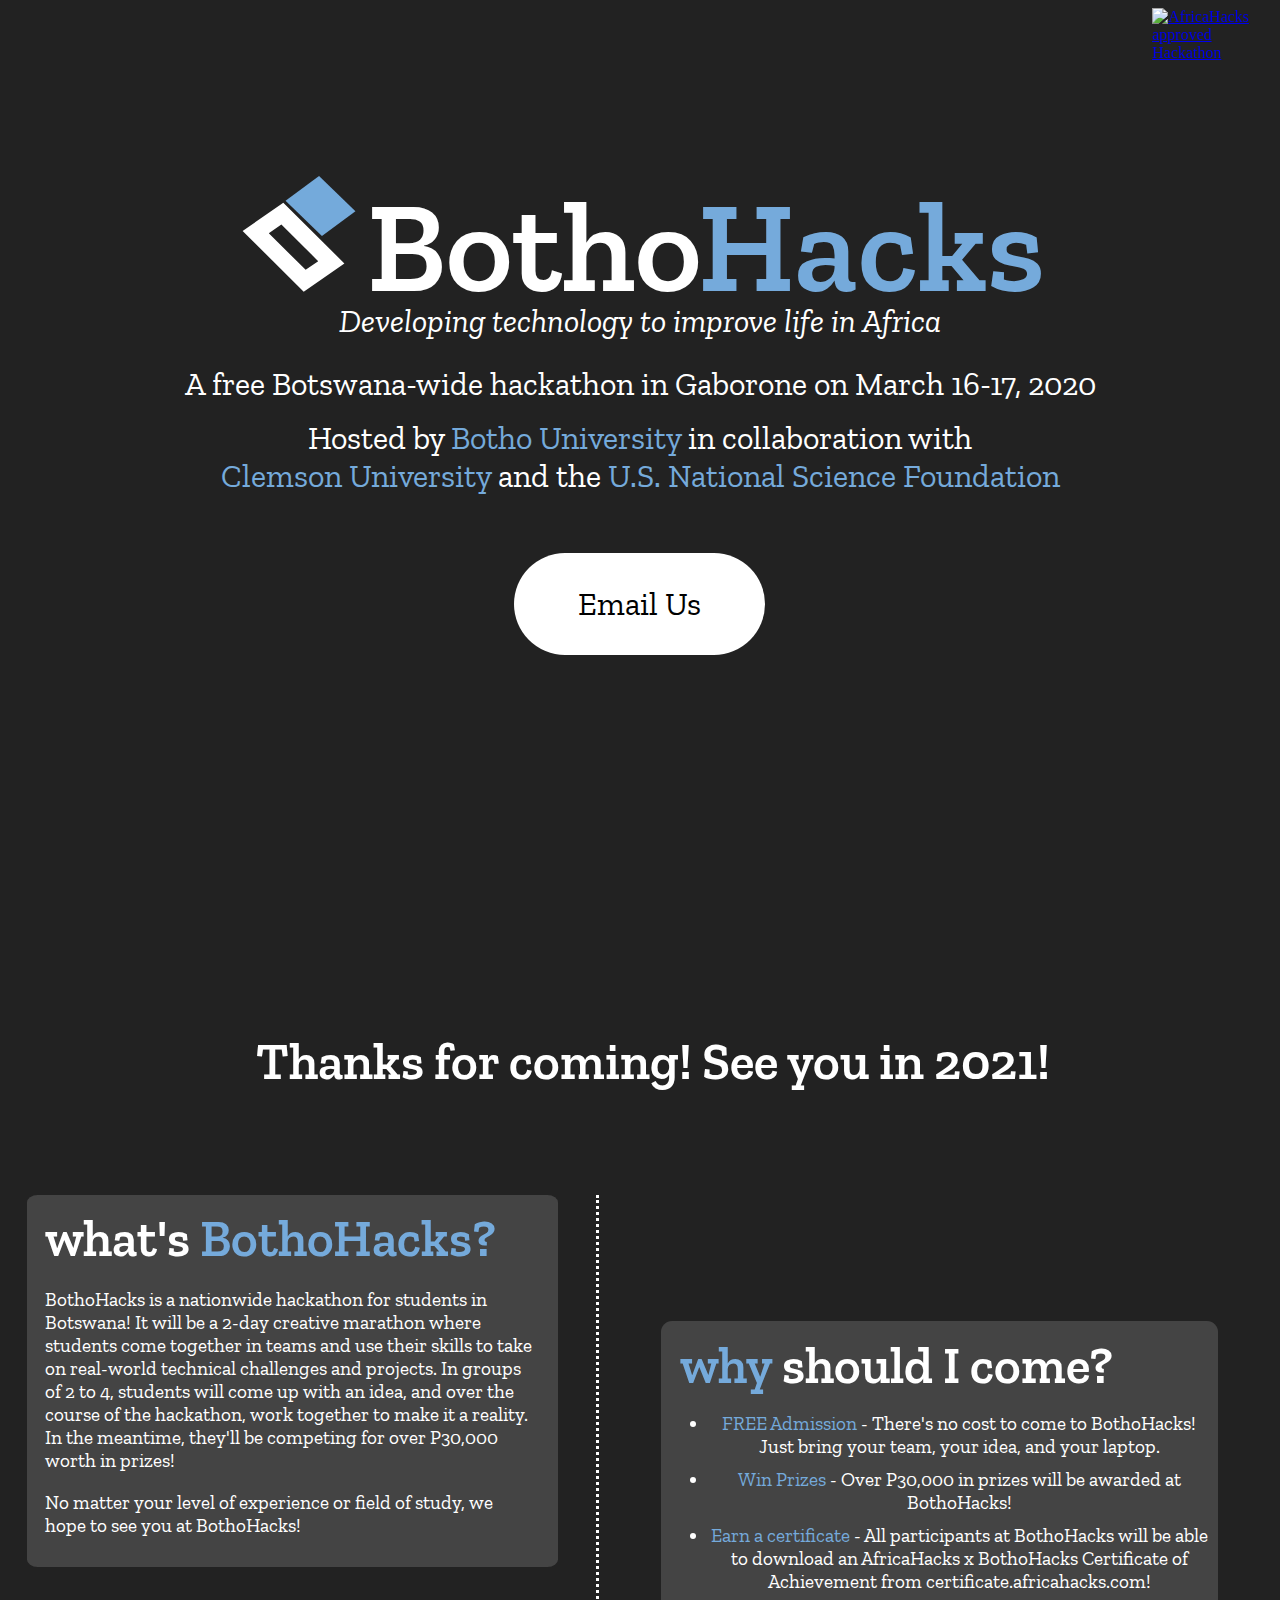
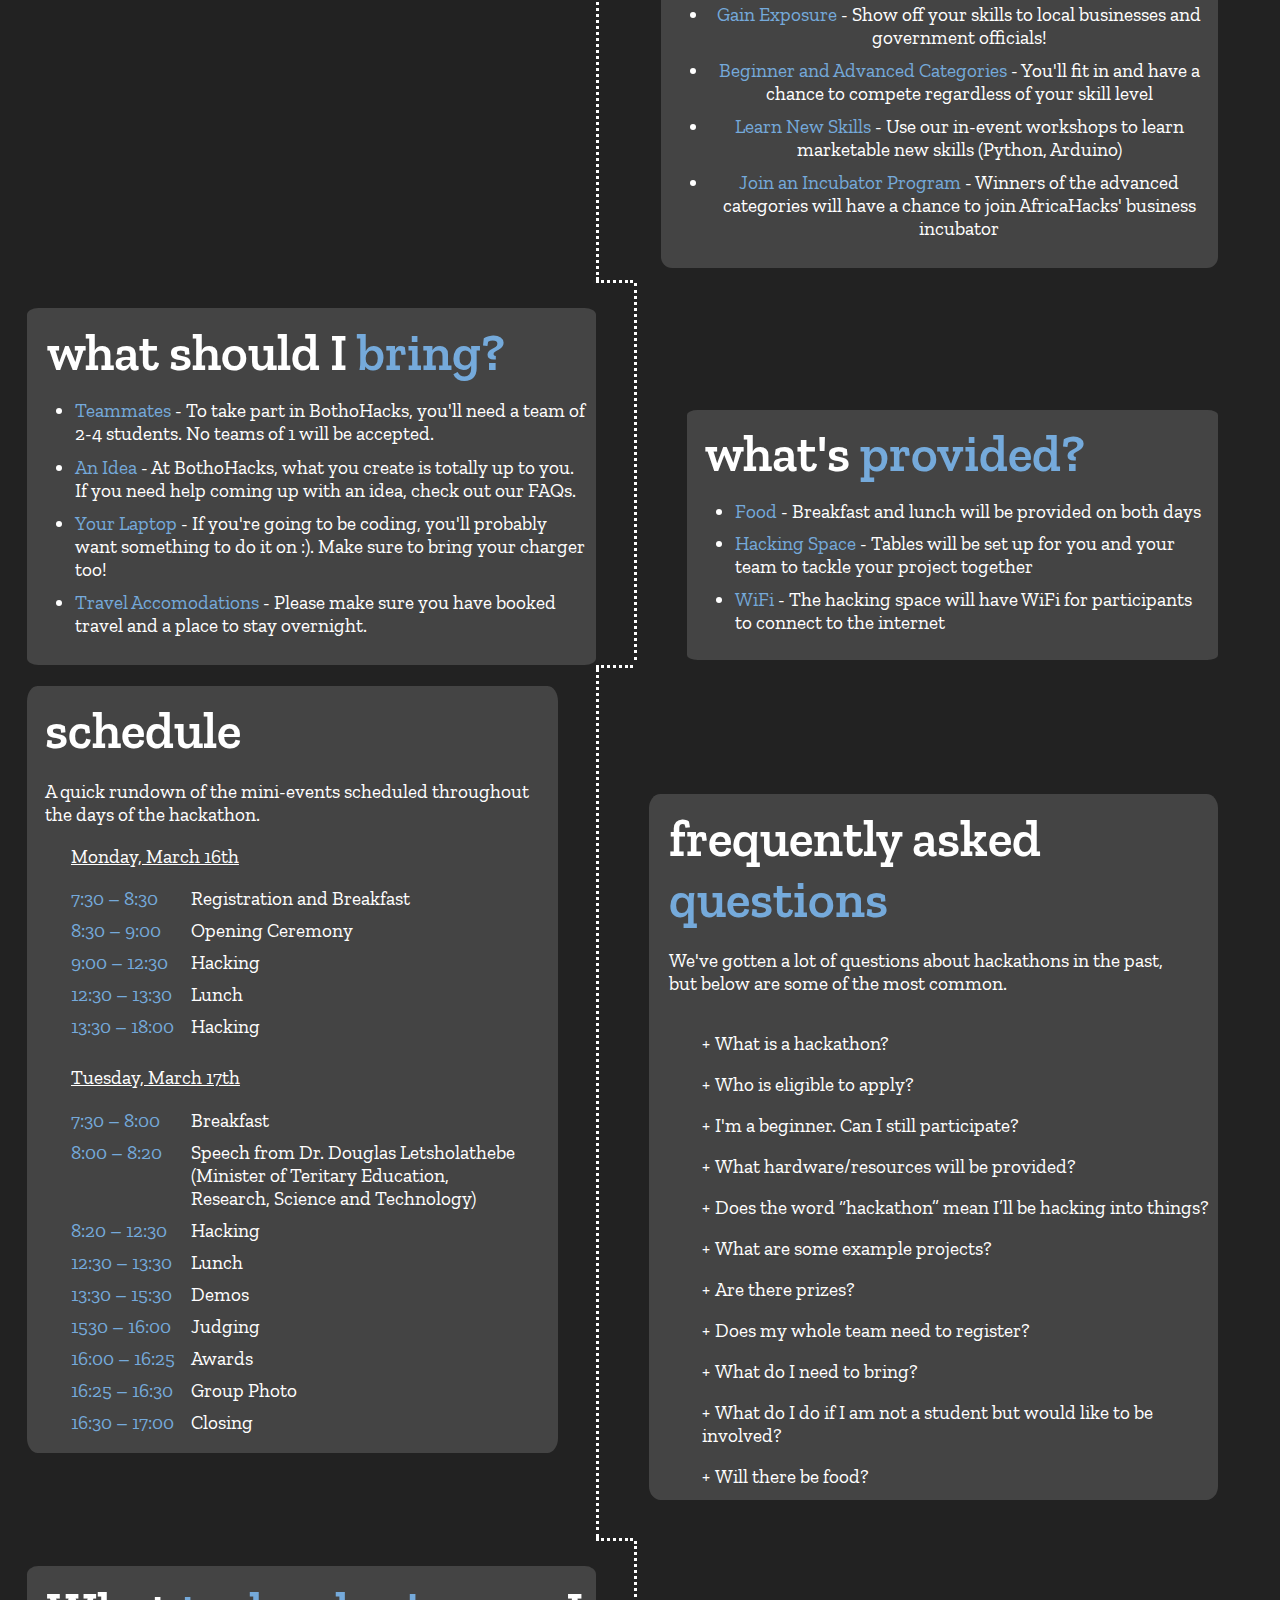
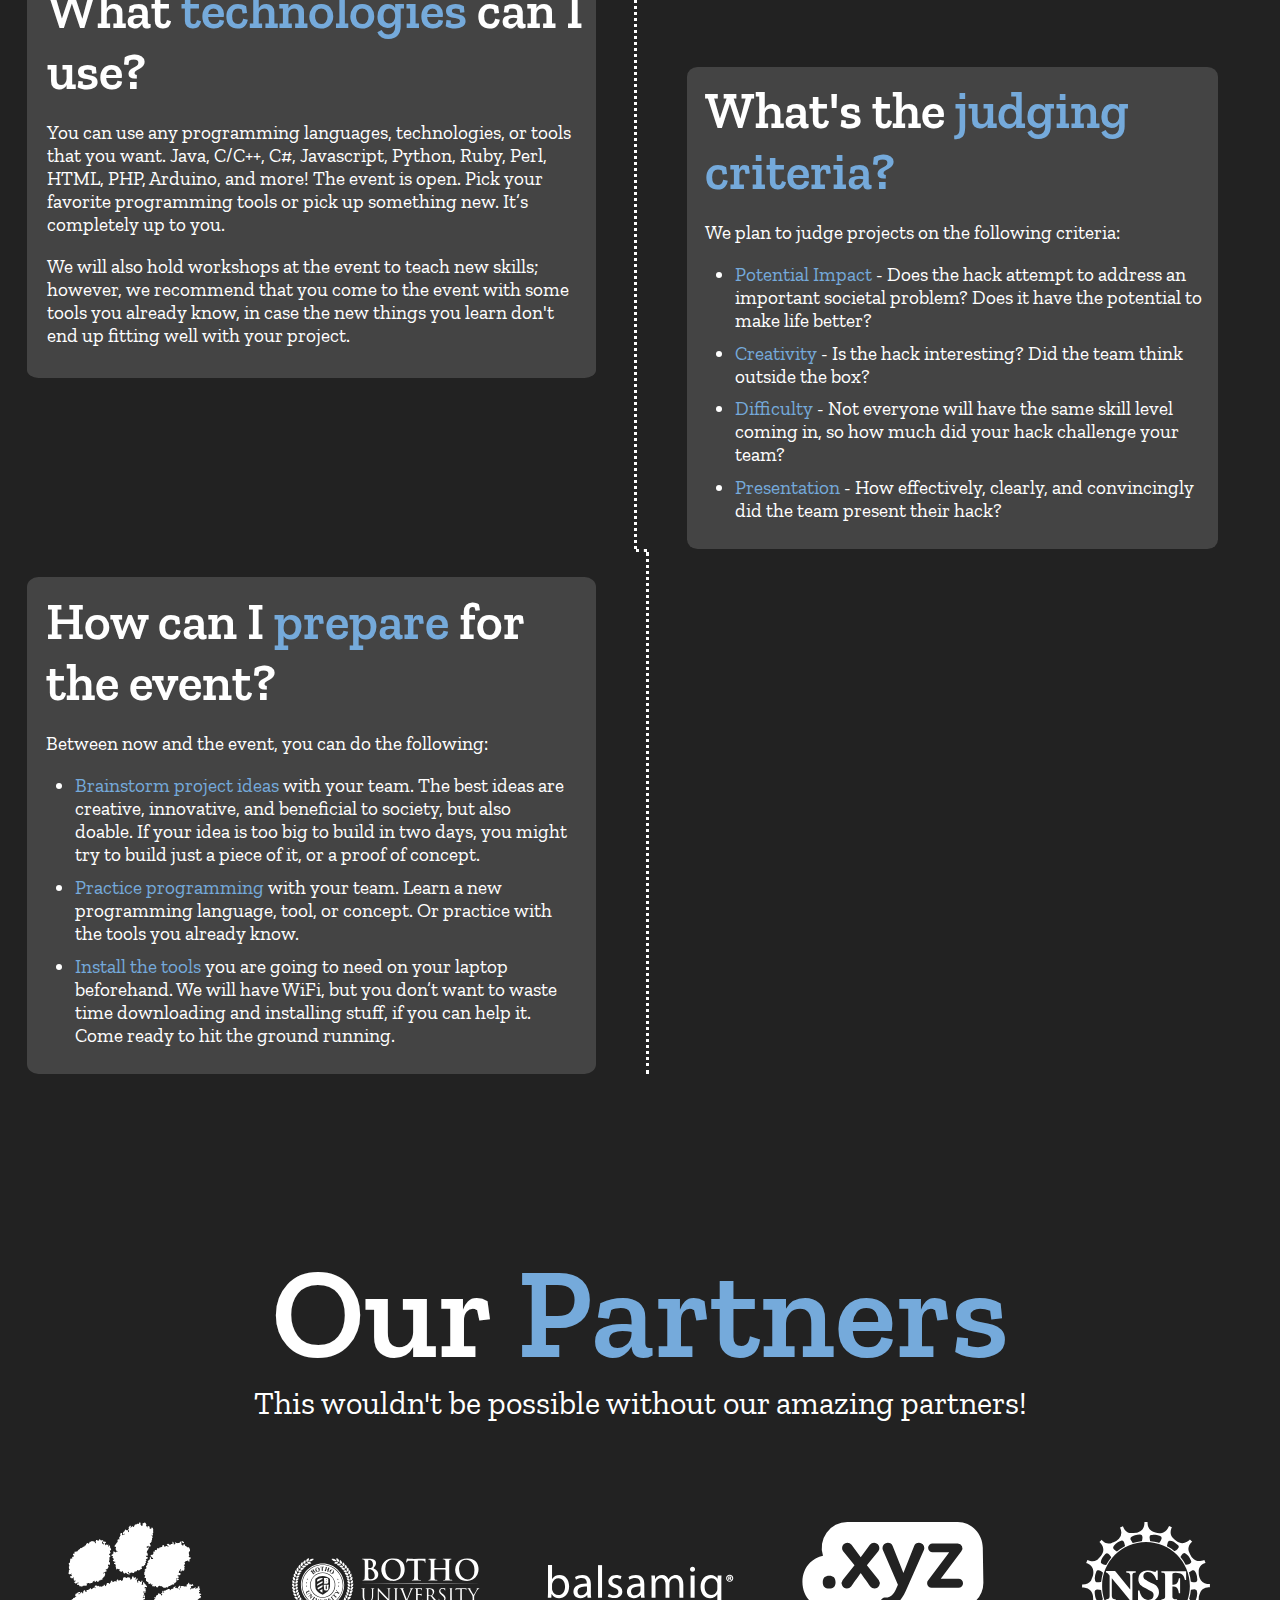
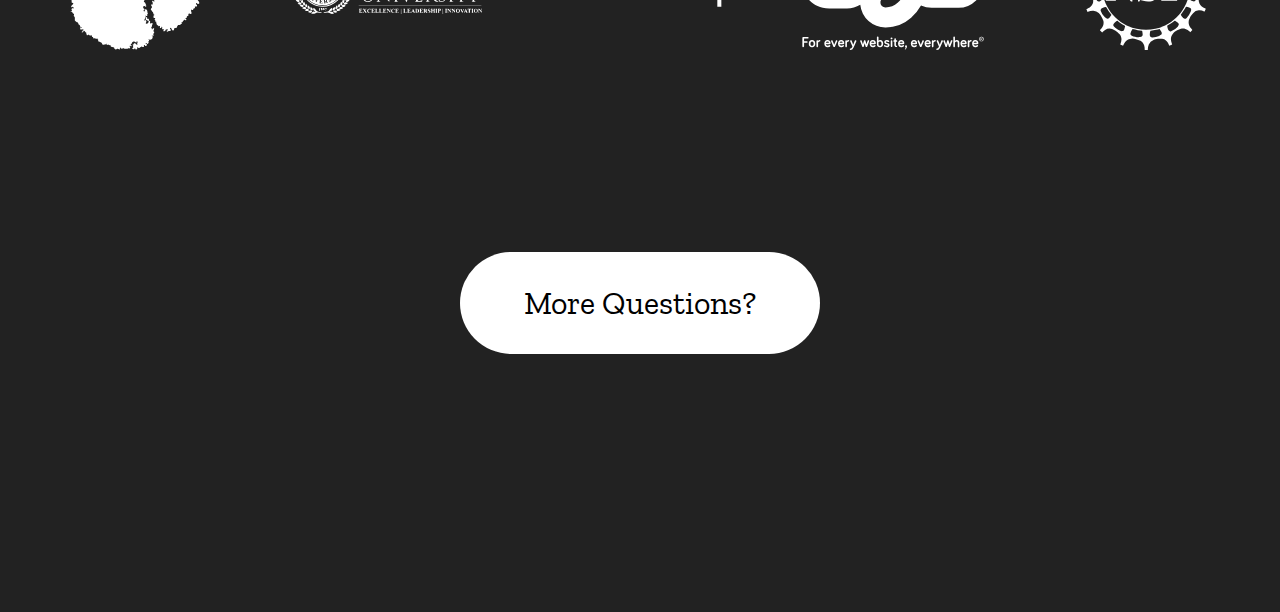
==== commit f5a33e26: "post-event" ====
--- a/index.html
+++ b/index.html
@@ -35,14 +35,13 @@
           <p class=title-desc style="margin-top: -1em"><em>Clemson University</em> and the <em>U.S. National Science Foundation</em></p>
           <div class="spacer" style="height:3vh"></div>
           <div class="buttonsContainer">
-            <div class="buttonBox">
+            <!-- <div class="buttonBox">
               <button style="padding-top:1em;padding-bottom:2.5em" class="button"  onclick="window.location.href = 'http://apply.bothohacks.org/login';"><p  style="padding-top: 1px; margin-top: inherit; margin-bottom:-10px;">Apply Now!</p><p style="font-size:.7em;margin-bottom:-2.5em; margin-top:.45em;">(due 06/03/2020)</p></button>
-            </div>
+            </div> -->
             <div class="buttonBox">
               <a style = "padding:0; margin:-.1em; display:inline-block;"href=mailto:info@bothohacks.org>
-                <button style="padding-top:1em;padding-bottom:2.5em" class="button"  onclick="window.location.href = 'http://apply.bothohacks.org/login';">
-                  <p  style="padding-top: 1px; margin-top: inherit; margin-bottom:-10px;">Email Us</p>
-                  <p class="dt" style="font-size:.7em;margin-bottom:-2.5em; margin-top:.45em; color:white;">Talk to Us!</p>
+                <button style="padding-top:1em" class="button"  onclick="window.location.href = 'http://apply.bothohacks.org/login';">
+                  <p  style="margin-top: inherit; margin-bottom:0em;">Email Us</p>
                 </button></a>
             </div>
           </div>
@@ -51,13 +50,15 @@
         </div>
       </div>
     </div>
-    <div class="spacer" style="height:25vh"></div>
-
-
-
-
-
-    <div class = "sec">
+    <div class="spacer" style="height:10vh"></div>
+
+
+
+    <p class=subtitle style="text-align:center">Thanks for coming! See you in 2021!</p>
+    <div class="spacer" style="height:10vh"></div>
+
+
+    <div style="text-align: center" class = "sec">
 
       <div class="FP">
         <div class="case">
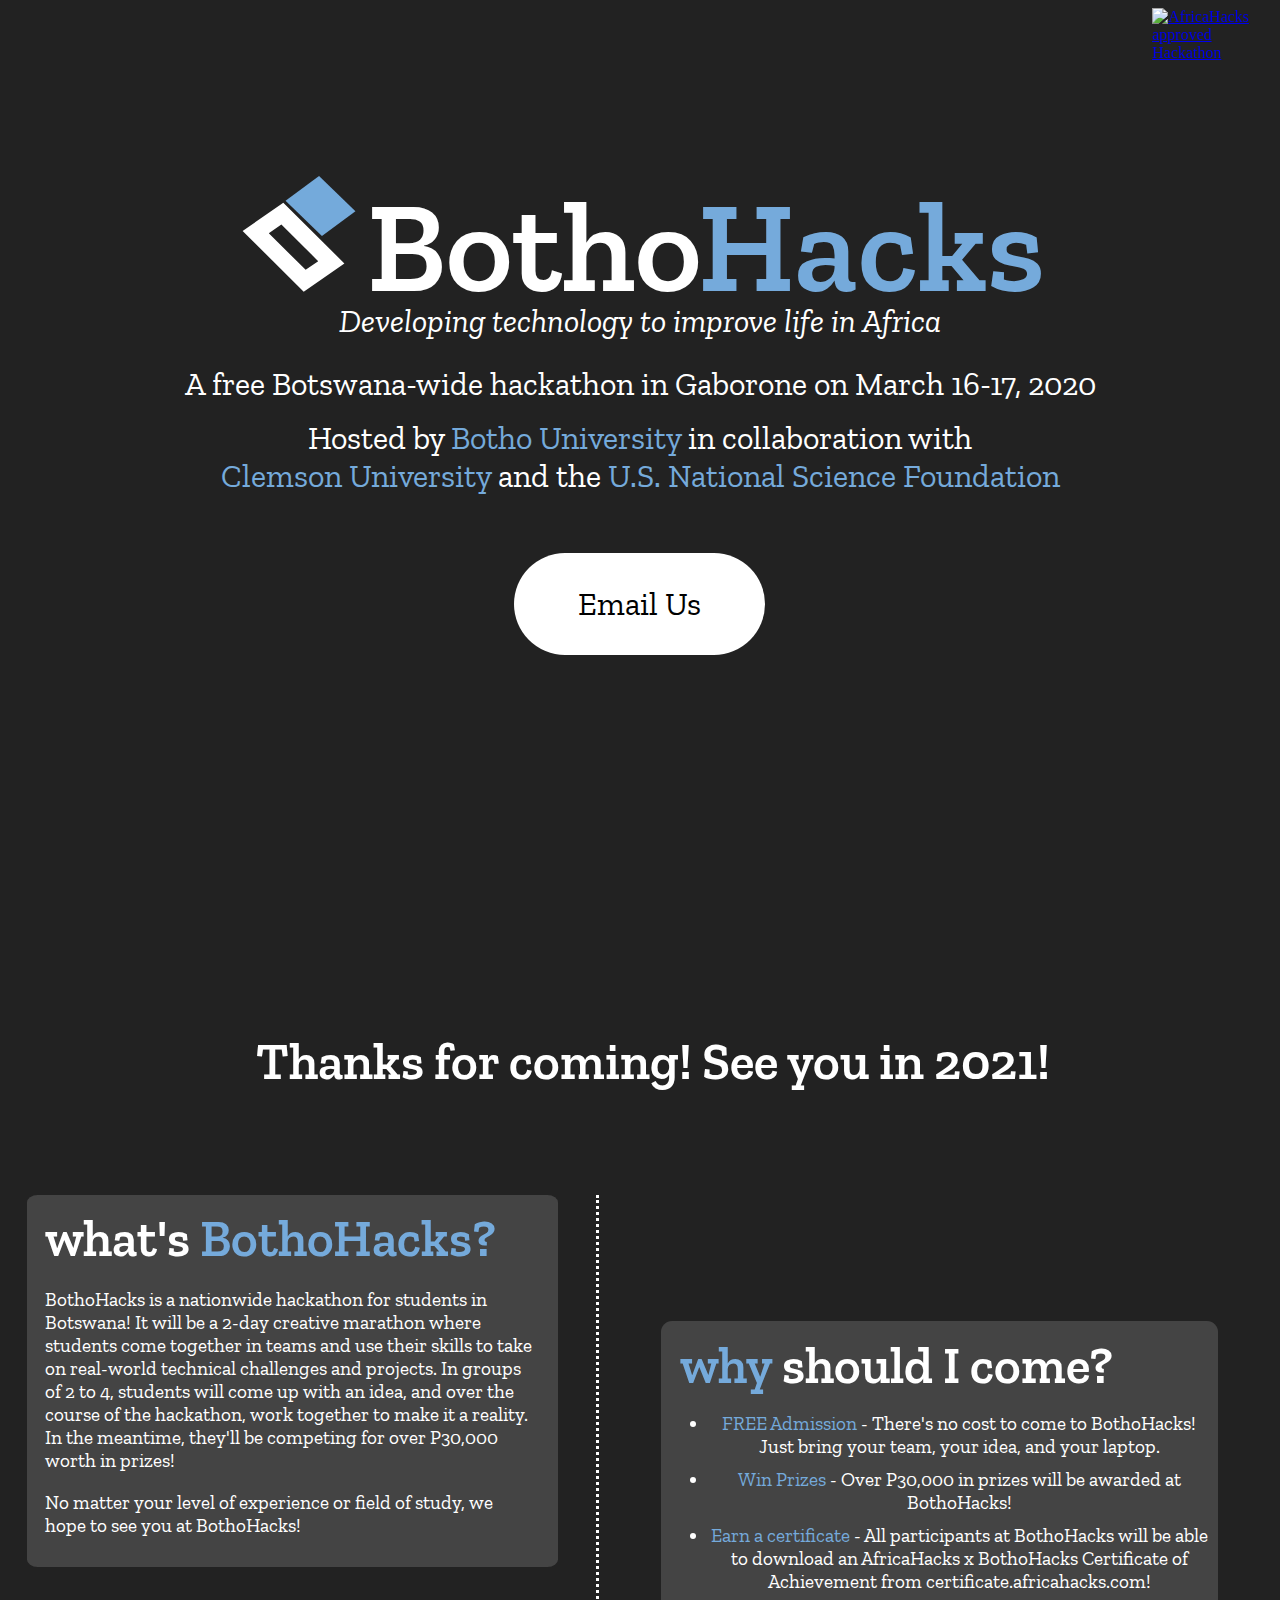
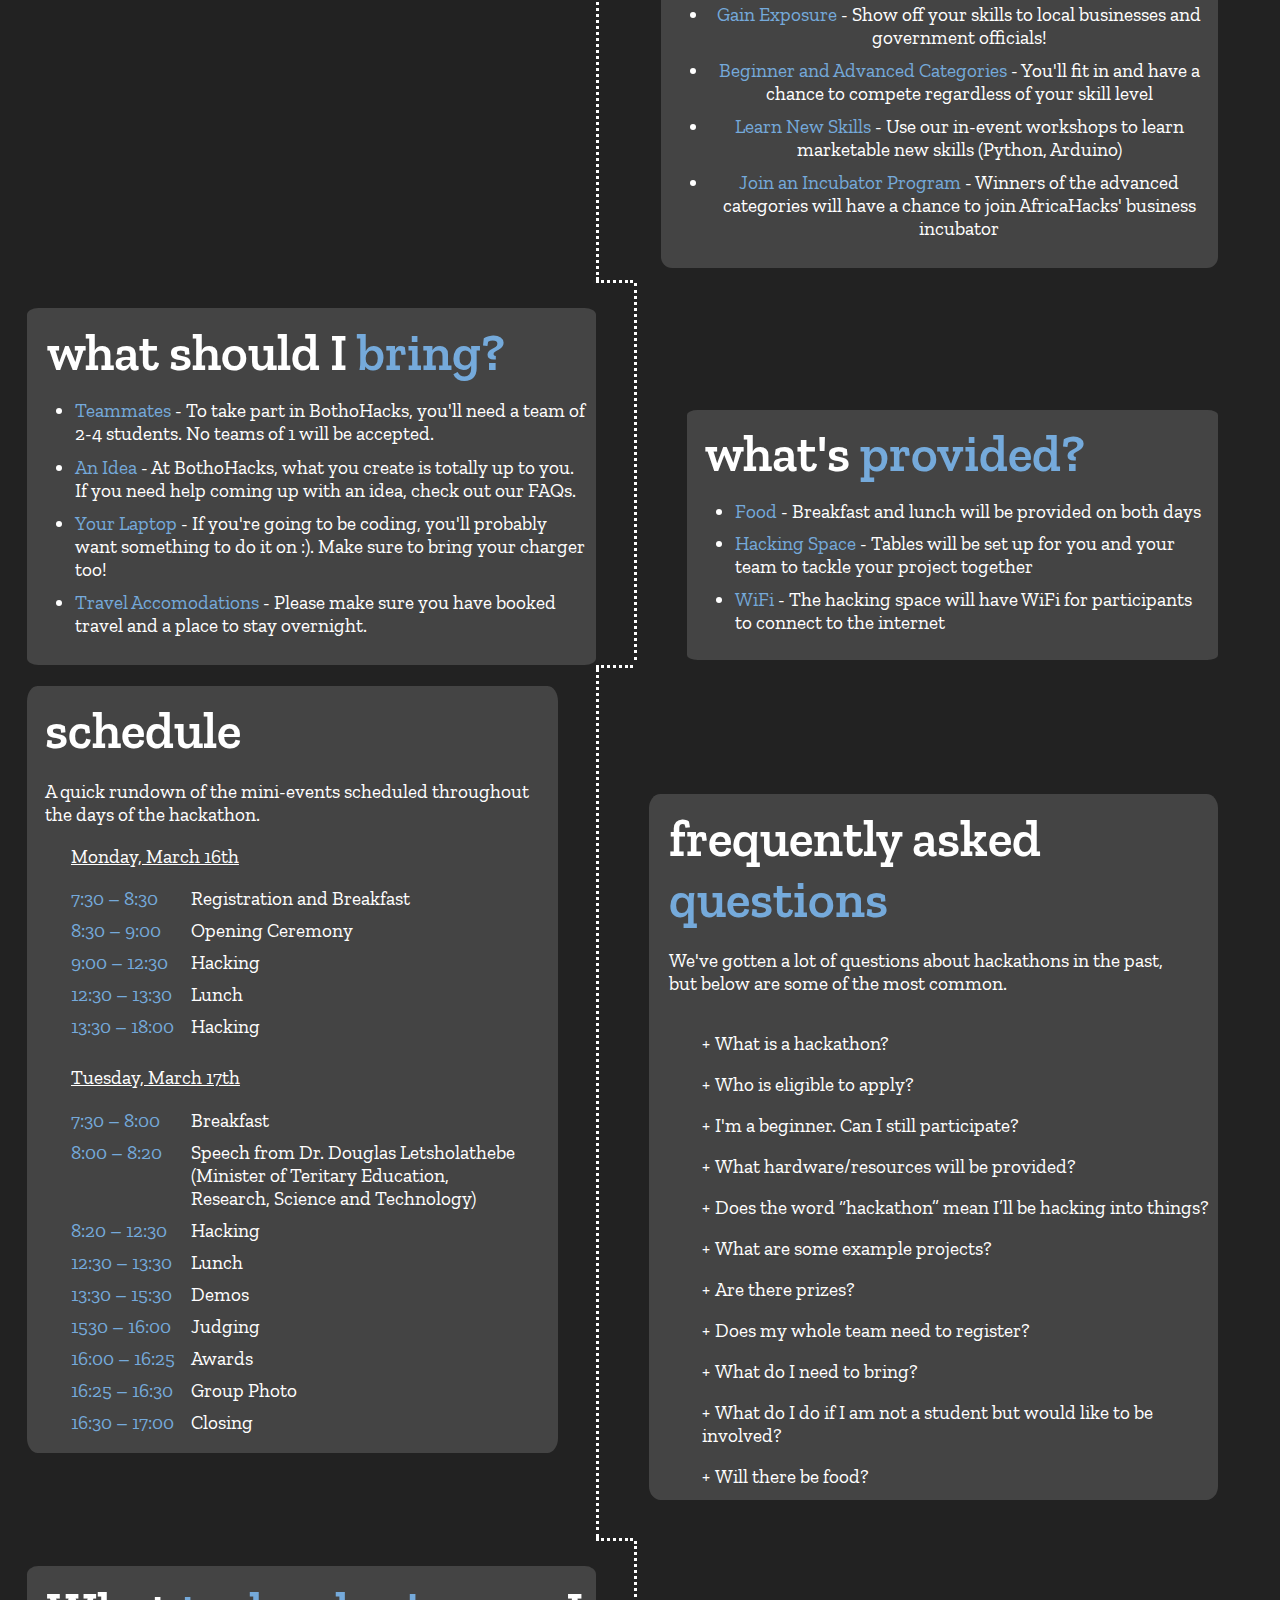
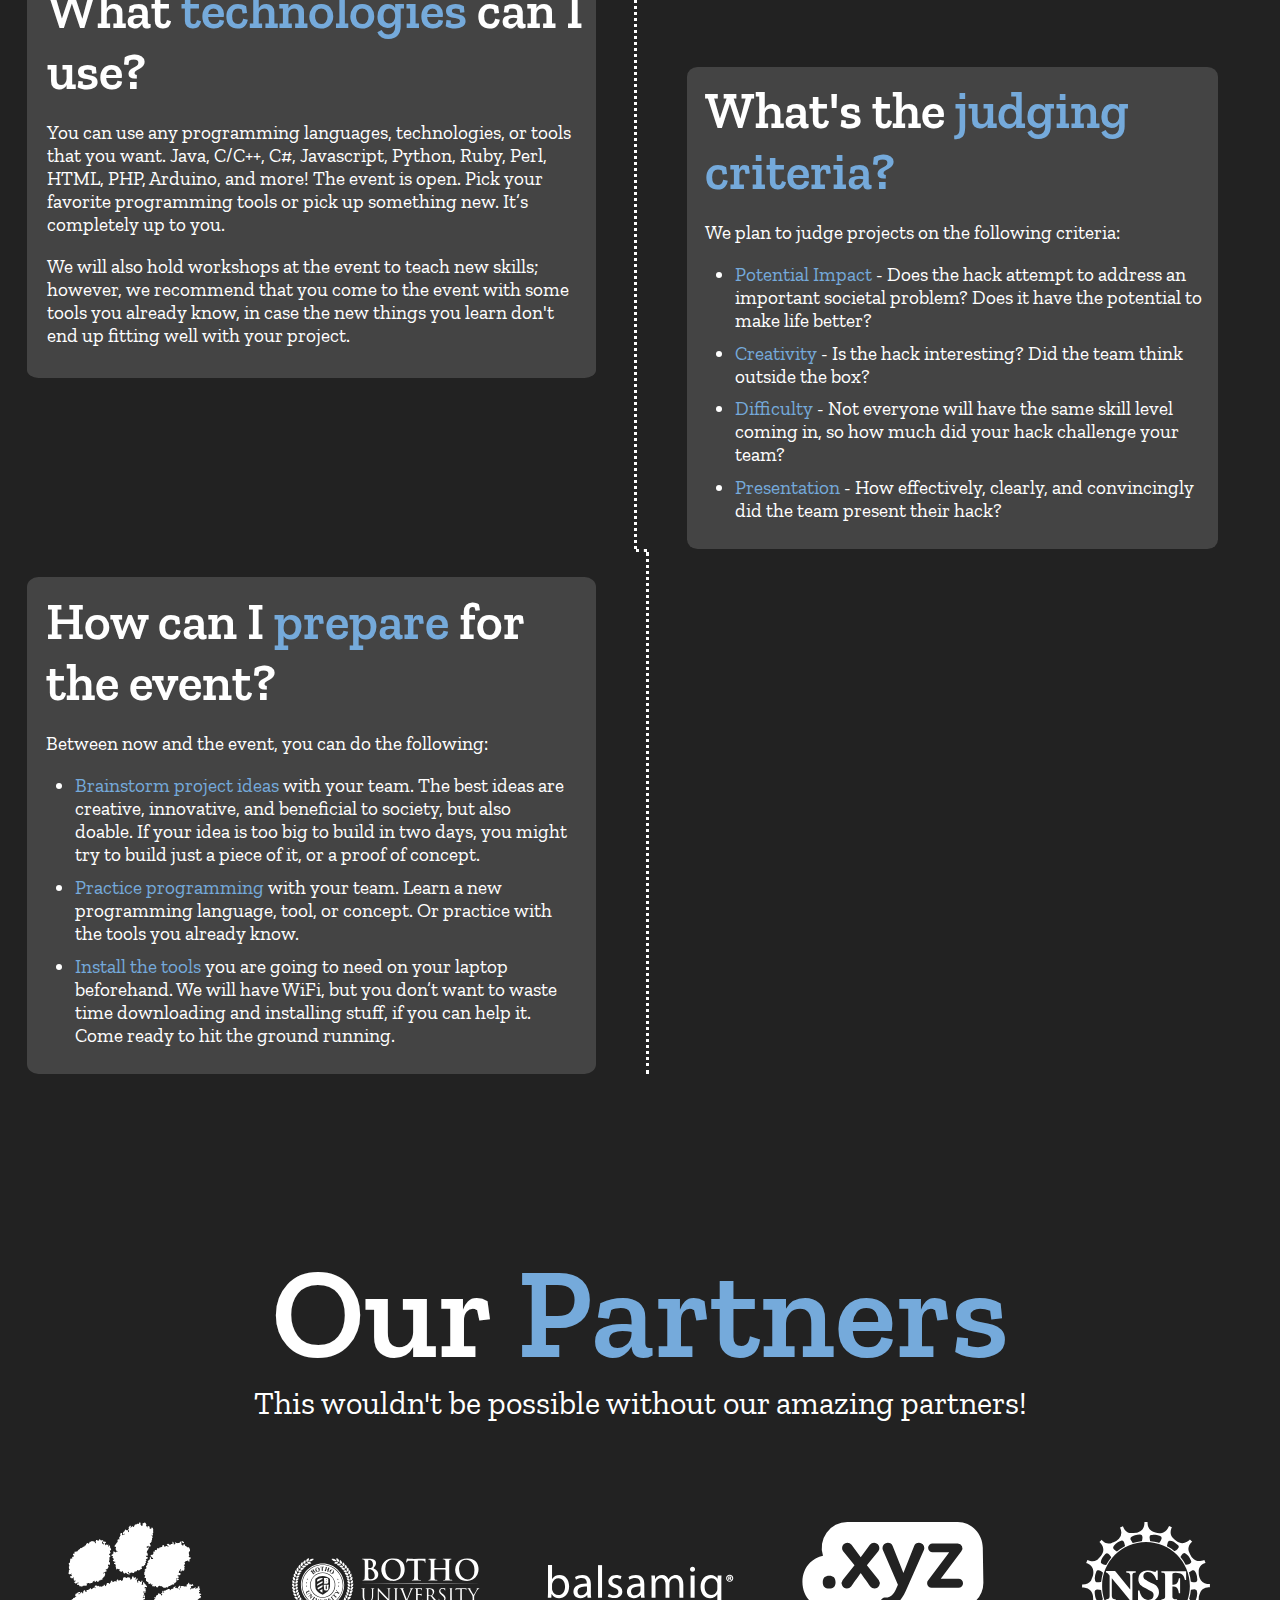
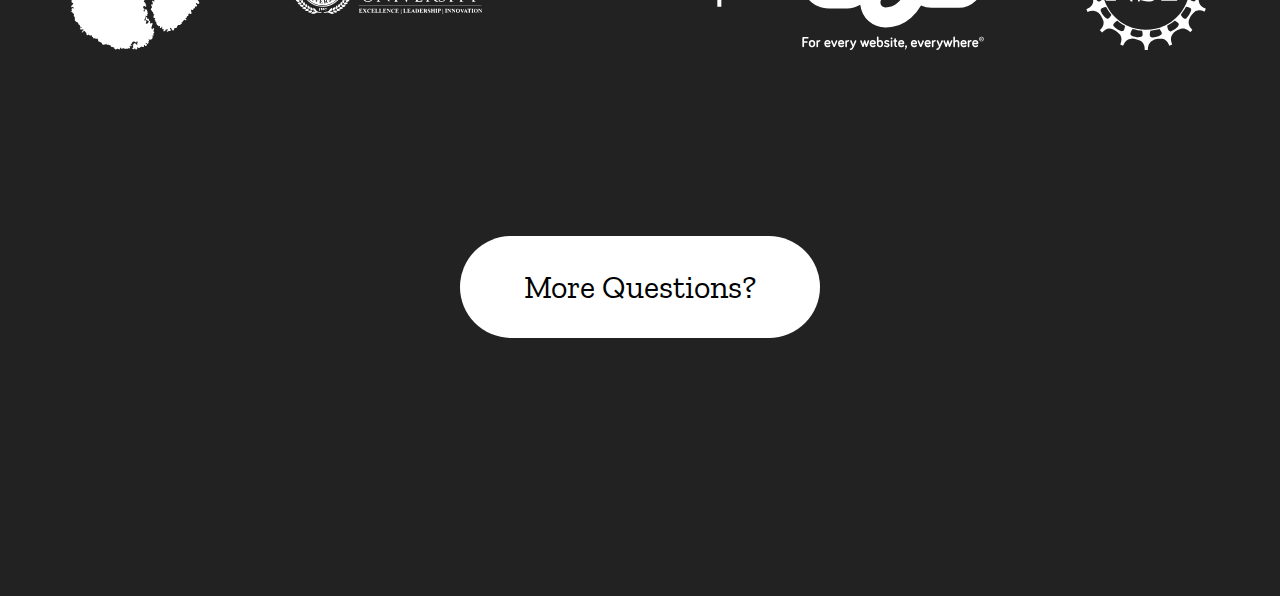
==== commit e9648d36: "spacing change" ====
--- a/index.html
+++ b/index.html
@@ -404,7 +404,7 @@
     </div> -->
 
     <br>
-    <div class="spacer" style="height:12em"></div>
+    <div class="spacer" style="height:11em"></div>
     <div style="display:block; text-align:center;" class="buttonsContainer">
       <div style="padding-top: 15%; display:block; text-align:center;"  class="buttonBox">
         <a href=mailto:info@bothohacks.org><button class="button">More Questions?</button></a>
